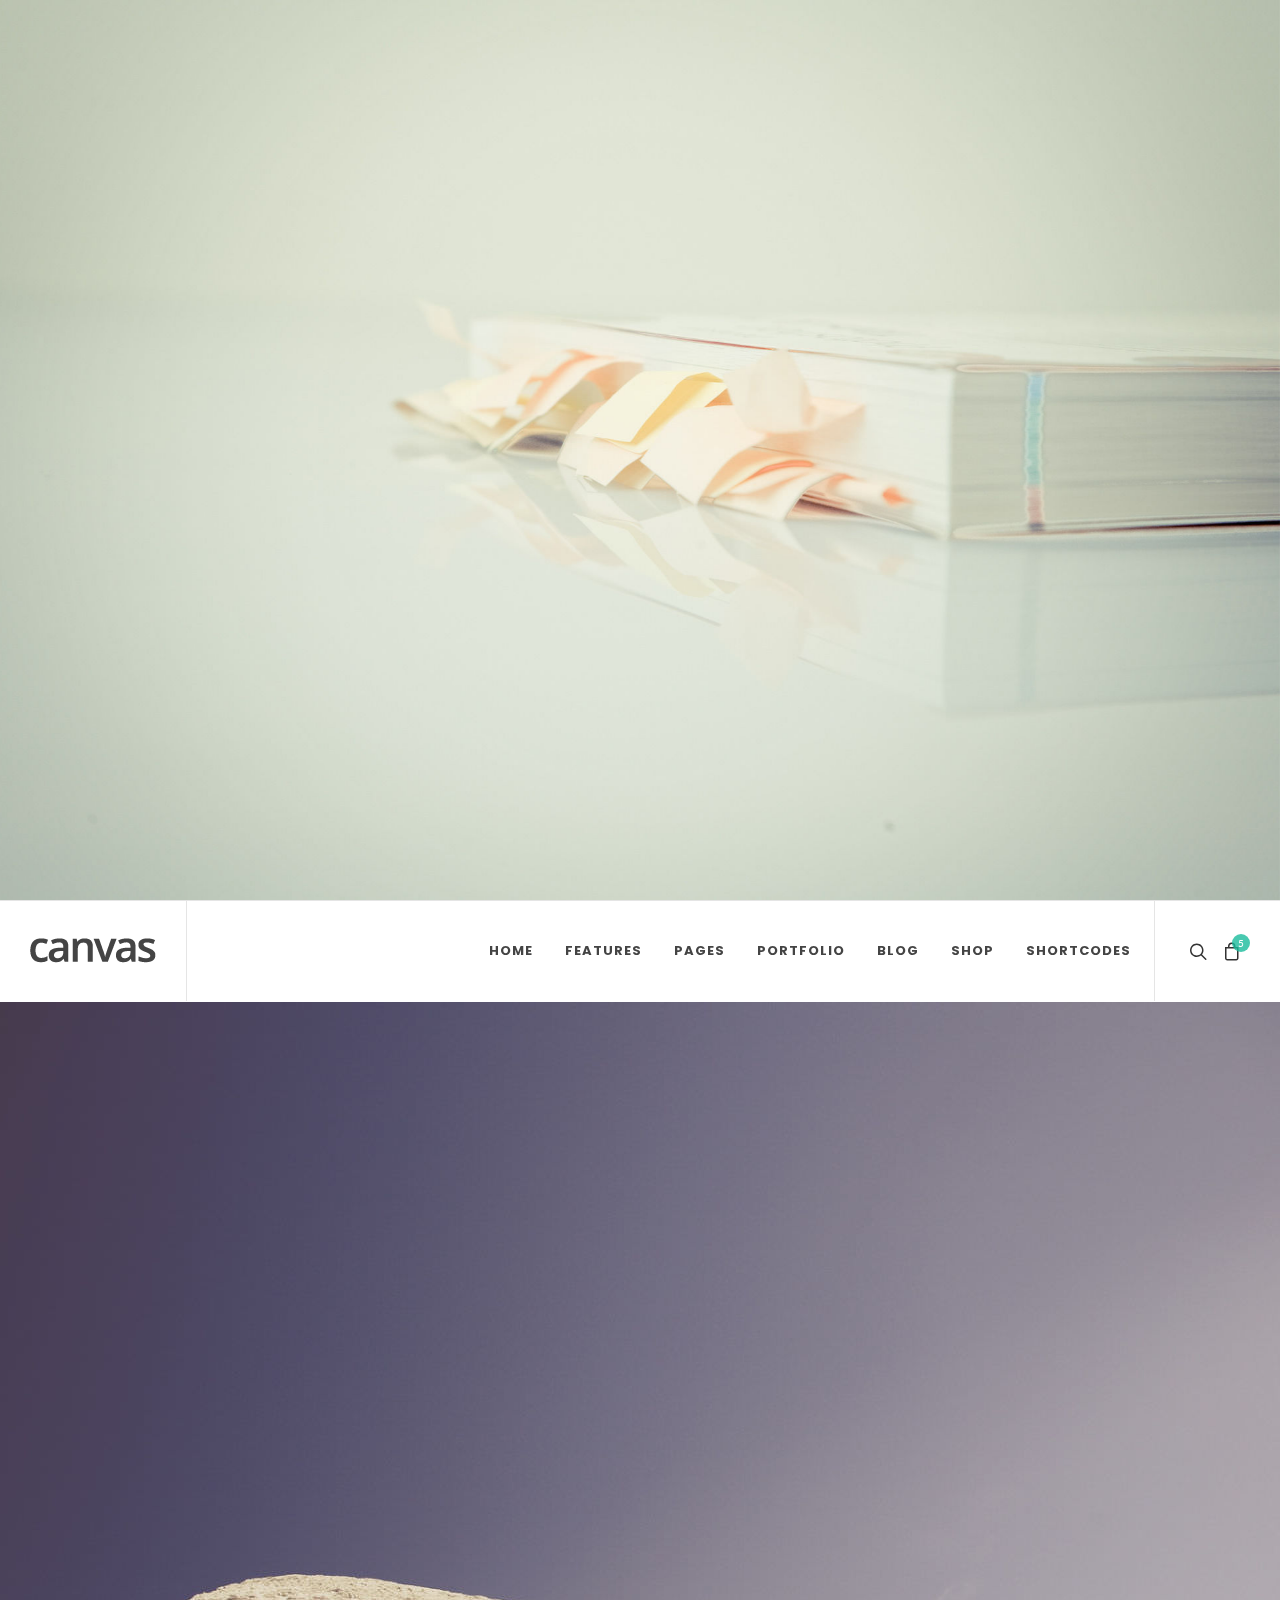
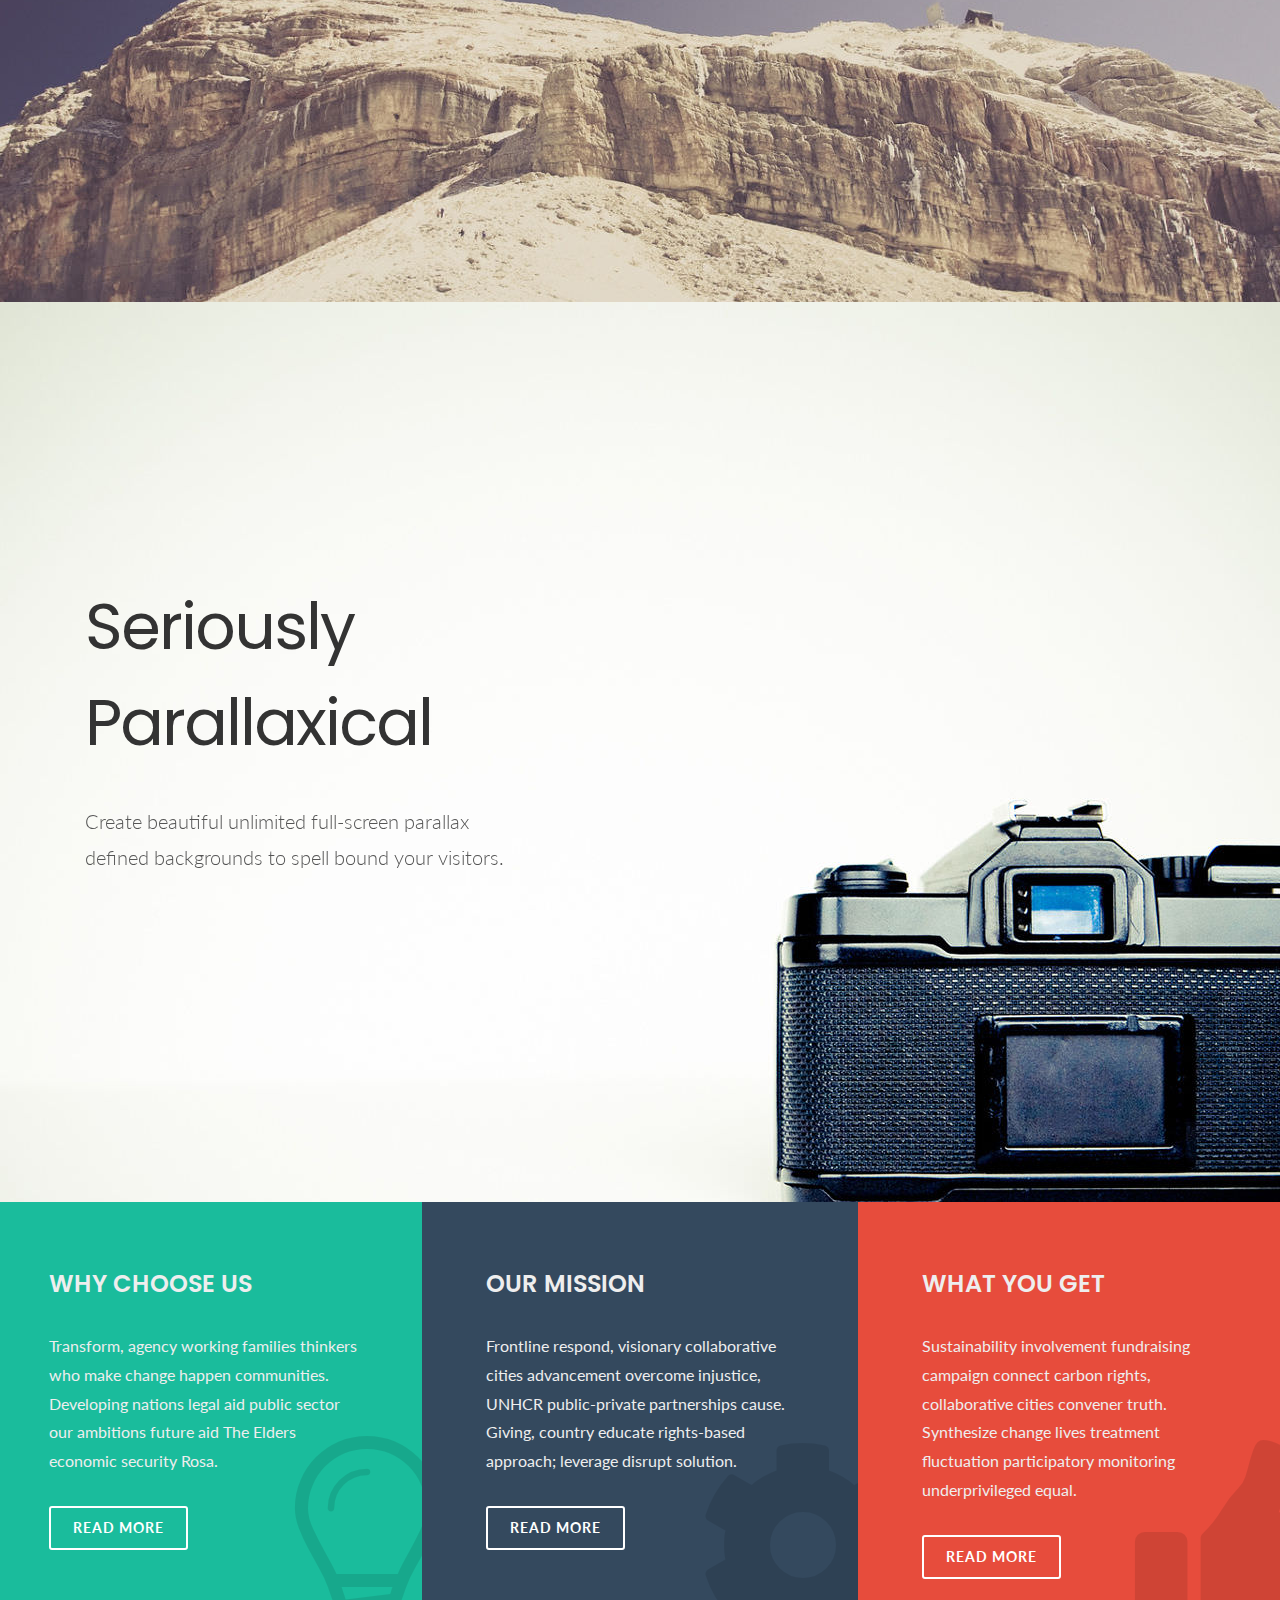
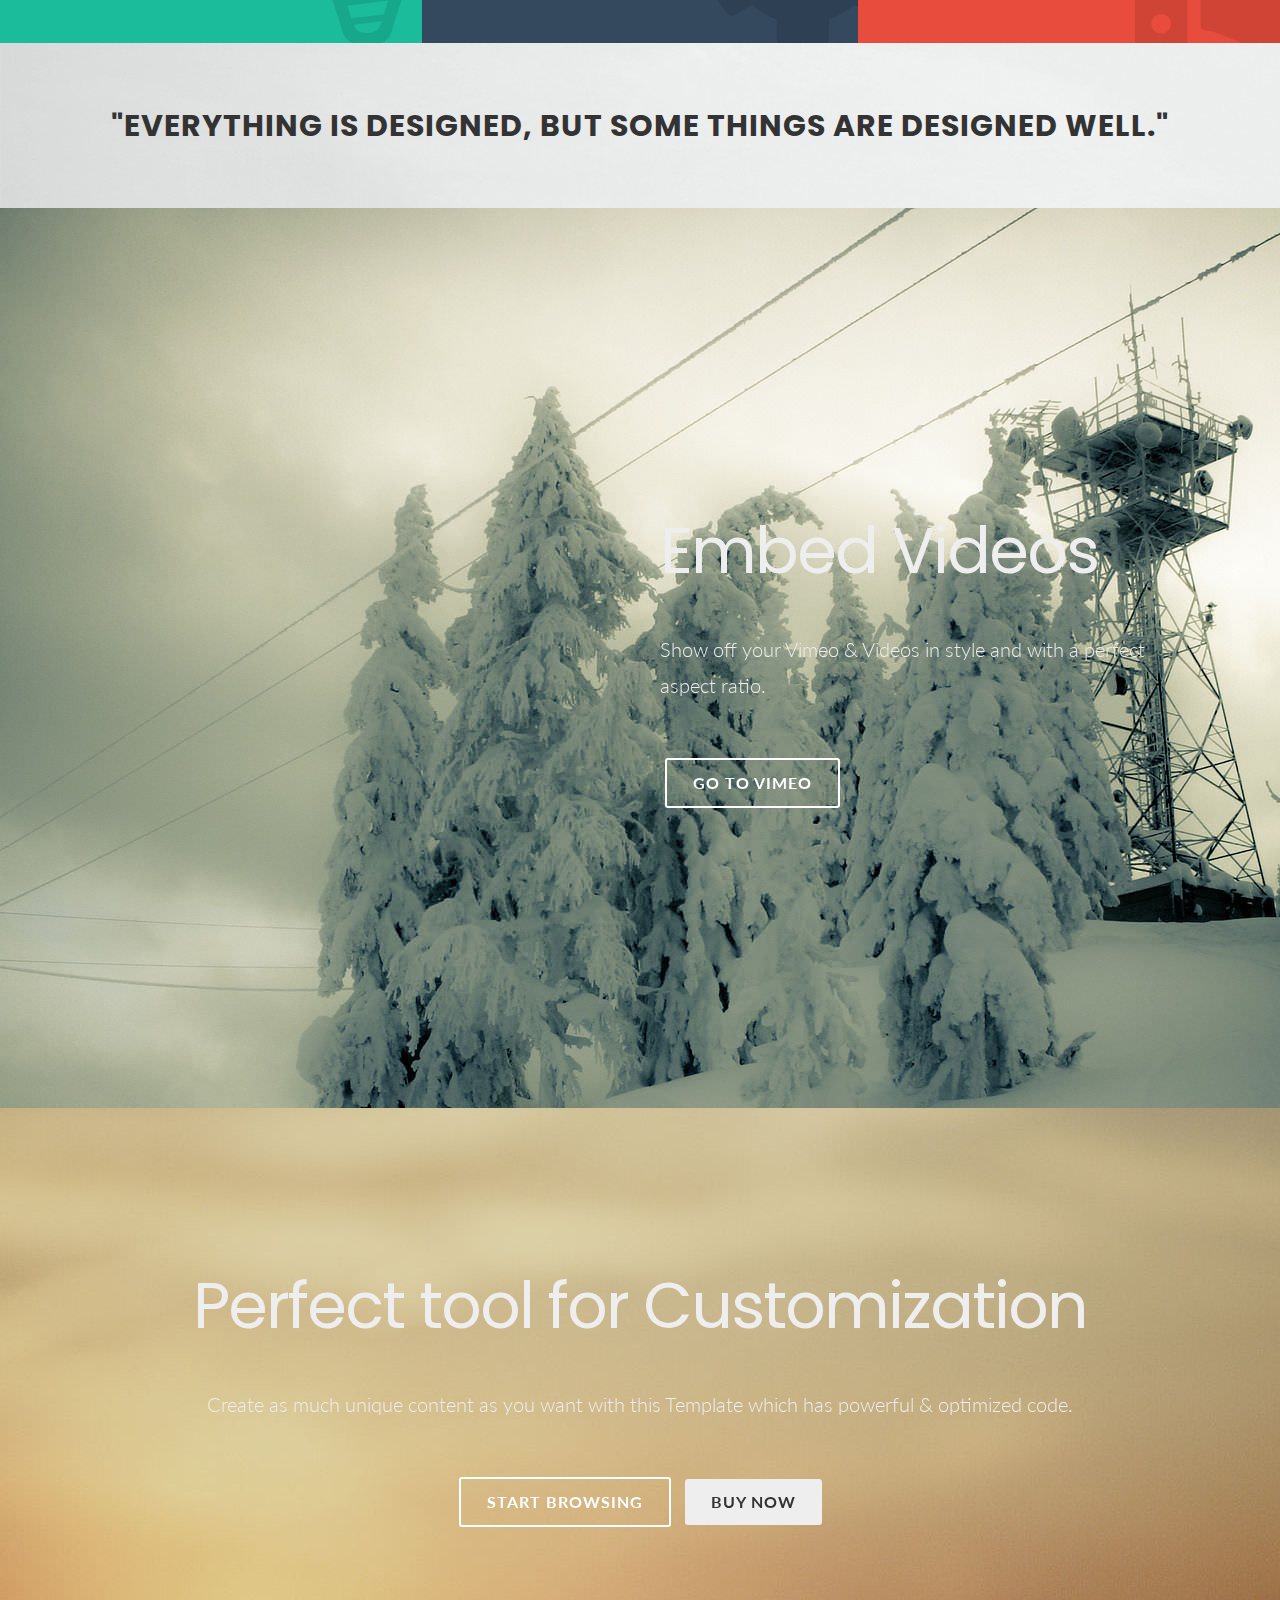
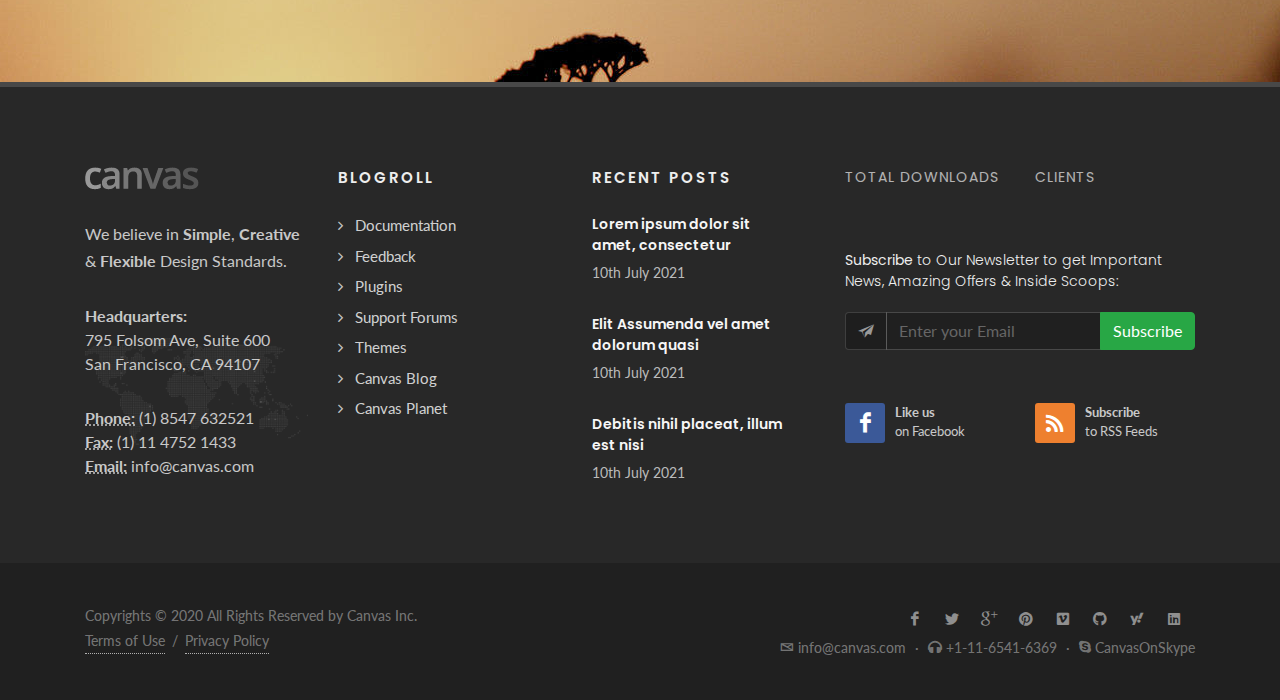
==== index.html @ 14dc6fd6 "Comenzando" ====
<!DOCTYPE html>
<html dir="ltr" lang="en-US">
<head>

	<meta http-equiv="content-type" content="text/html; charset=utf-8" />
	<meta name="author" content="SemiColonWeb" />

	<!-- Stylesheets
	============================================= -->
	<link href="https://fonts.googleapis.com/css?family=Lato:300,400,400i,700|Poppins:300,400,500,600,700|PT+Serif:400,400i&display=swap" rel="stylesheet" type="text/css" />
	<link rel="stylesheet" href="css/bootstrap.css" type="text/css" />
	<link rel="stylesheet" href="style.css" type="text/css" />
	<link rel="stylesheet" href="css/dark.css" type="text/css" />
	<link rel="stylesheet" href="css/font-icons.css" type="text/css" />
	<link rel="stylesheet" href="css/animate.css" type="text/css" />
	<link rel="stylesheet" href="css/magnific-popup.css" type="text/css" />

	<link rel="stylesheet" href="css/custom.css" type="text/css" />
	<meta name="viewport" content="width=device-width, initial-scale=1" />

	<!-- Document Title
	============================================= -->
	<title>Home - Parallax | Canvas</title>

</head>

<body class="stretched">

	<!-- Document Wrapper
	============================================= -->
	<div id="wrapper" class="clearfix">

		<section id="slider" class="slider-element slider-parallax vh-100">
			<div class="slider-inner" style="background: url('images/parallax/home/9.jpg') center center no-repeat; background-size: cover;">

				<div class="vertical-middle slider-element-fade">
					<div class="container">
						<div class="emphasis-title center">
							<h1 data-animate="fadeInUp">Welcome to <strong>Canvas</strong></h1>
						</div>
					</div>
				</div>

			</div>
		</section>

		<!-- Header
		============================================= -->
		<header id="header" class="full-header transparent-header include-header" data-sticky-offset="full" data-sticky-offset-negative="100">
			<div id="header-wrap">
				<div class="container">
					<div class="header-row">

						<!-- Logo
						============================================= -->
						<div id="logo">
							<a href="index.html" class="standard-logo" data-dark-logo="images/logo-dark.png"><img src="images/logo.png" alt="Canvas Logo"></a>
							<a href="index.html" class="retina-logo" data-dark-logo="images/logo-dark@2x.png"><img src="images/logo@2x.png" alt="Canvas Logo"></a>
						</div><!-- #logo end -->

						<div class="header-misc">

							<!-- Top Search
							============================================= -->
							<div id="top-search" class="header-misc-icon">
								<a href="#" id="top-search-trigger"><i class="icon-line-search"></i><i class="icon-line-cross"></i></a>
							</div><!-- #top-search end -->

							<!-- Top Cart
							============================================= -->
							<div id="top-cart" class="header-misc-icon d-none d-sm-block">
								<a href="#" id="top-cart-trigger"><i class="icon-line-bag"></i><span class="top-cart-number">5</span></a>
								<div class="top-cart-content">
									<div class="top-cart-title">
										<h4>Shopping Cart</h4>
									</div>
									<div class="top-cart-items">
										<div class="top-cart-item">
											<div class="top-cart-item-image">
												<a href="#"><img src="images/shop/small/1.jpg" alt="Blue Round-Neck Tshirt" /></a>
											</div>
											<div class="top-cart-item-desc">
												<div class="top-cart-item-desc-title">
													<a href="#">Blue Round-Neck Tshirt with a Button</a>
													<span class="top-cart-item-price d-block">$19.99</span>
												</div>
												<div class="top-cart-item-quantity">x 2</div>
											</div>
										</div>
										<div class="top-cart-item">
											<div class="top-cart-item-image">
												<a href="#"><img src="images/shop/small/6.jpg" alt="Light Blue Denim Dress" /></a>
											</div>
											<div class="top-cart-item-desc">
												<div class="top-cart-item-desc-title">
													<a href="#">Light Blue Denim Dress</a>
													<span class="top-cart-item-price d-block">$24.99</span>
												</div>
												<div class="top-cart-item-quantity">x 3</div>
											</div>
										</div>
									</div>
									<div class="top-cart-action">
										<span class="top-checkout-price">$114.95</span>
										<a href="#" class="button button-3d button-small m-0">View Cart</a>
									</div>
								</div>
							</div><!-- #top-cart end -->

						</div>

						<div id="primary-menu-trigger">
							<svg class="svg-trigger" viewBox="0 0 100 100"><path d="m 30,33 h 40 c 3.722839,0 7.5,3.126468 7.5,8.578427 0,5.451959 -2.727029,8.421573 -7.5,8.421573 h -20"></path><path d="m 30,50 h 40"></path><path d="m 70,67 h -40 c 0,0 -7.5,-0.802118 -7.5,-8.365747 0,-7.563629 7.5,-8.634253 7.5,-8.634253 h 20"></path></svg>
						</div>

						<!-- Primary Navigation
						============================================= -->
						<nav class="primary-menu">

							<ul class="menu-container">
								<li class="menu-item">
									<a class="menu-link" href="index.html"><div>Home</div></a>
									<ul class="sub-menu-container">
										<li class="menu-item">
											<a class="menu-link" href="intro.html#section-niche"><div>Niche Demos</div></a>
										</li>
										<li class="menu-item">
											<a class="menu-link" href="intro.html#section-onepage"><div>One-Page Demos</div></a>
										</li>
										<li class="menu-item">
											<a class="menu-link" href="index-corporate.html"><div>Home - Corporate</div></a>
											<ul class="sub-menu-container">
												<li class="menu-item">
													<a class="menu-link" href="index-corporate.html"><div>Corporate - Layout 1</div></a>
												</li>
												<li class="menu-item">
													<a class="menu-link" href="index-corporate-2.html"><div>Corporate - Layout 2</div></a>
												</li>
												<li class="menu-item">
													<a class="menu-link" href="index-corporate-3.html"><div>Corporate - Layout 3</div></a>
												</li>
												<li class="menu-item">
													<a class="menu-link" href="index-corporate-4.html"><div>Corporate - Layout 4</div></a>
												</li>
											</ul>
										</li>
										<li class="menu-item">
											<a class="menu-link" href="index-portfolio.html"><div>Home - Portfolio</div></a>
											<ul class="sub-menu-container">
												<li class="menu-item">
													<a class="menu-link" href="index-portfolio.html"><div>Portfolio - Layout 1</div></a>
												</li>
												<li class="menu-item">
													<a class="menu-link" href="index-portfolio-2.html"><div>Portfolio - Layout 2</div></a>
												</li>
												<li class="menu-item">
													<a class="menu-link" href="index-portfolio-3.html"><div>Portfolio - Masonry</div></a>
												</li>
												<li class="menu-item">
													<a class="menu-link" href="index-portfolio-4.html"><div>Portfolio - AJAX</div></a>
												</li>
											</ul>
										</li>
										<li class="menu-item">
											<a class="menu-link" href="index-blog.html"><div>Home - Blog</div></a>
											<ul class="sub-menu-container">
												<li class="menu-item">
													<a class="menu-link" href="index-blog.html"><div>Blog - Layout 1</div></a>
												</li>
												<li class="menu-item">
													<a class="menu-link" href="index-blog-2.html"><div>Blog - Layout 2</div></a>
												</li>
												<li class="menu-item">
													<a class="menu-link" href="index-blog-3.html"><div>Blog - Layout 3</div></a>
												</li>
											</ul>
										</li>
										<li class="menu-item">
											<a class="menu-link" href="index-shop.html"><div>Home - Shop</div></a>
											<ul class="sub-menu-container">
												<li class="menu-item">
													<a class="menu-link" href="index-shop.html"><div>Shop - Layout 1</div></a>
												</li>
												<li class="menu-item">
													<a class="menu-link" href="index-shop-2.html"><div>Shop - Layout 2</div></a>
												</li>
											</ul>
										</li>
										<li class="menu-item">
											<a class="menu-link" href="index-magazine.html"><div>Home - Magazine</div></a>
											<ul class="sub-menu-container">
												<li class="menu-item">
													<a class="menu-link" href="index-magazine.html"><div>Magazine - Layout 1</div></a>
												</li>
												<li class="menu-item">
													<a class="menu-link" href="index-magazine-2.html"><div>Magazine - Layout 2</div></a>
												</li>
												<li class="menu-item">
													<a class="menu-link" href="index-magazine-3.html"><div>Magazine - Layout 3</div></a>
												</li>
											</ul>
										</li>
										<li class="menu-item">
											<a class="menu-link" href="landing.html"><div>Home - Landing Page</div></a>
											<ul class="sub-menu-container">
												<li class="menu-item">
													<a class="menu-link" href="landing.html"><div>Landing Page - Layout 1</div></a>
												</li>
												<li class="menu-item">
													<a class="menu-link" href="landing-2.html"><div>Landing Page - Layout 2</div></a>
												</li>
												<li class="menu-item">
													<a class="menu-link" href="landing-3.html"><div>Landing Page - Layout 3</div></a>
												</li>
												<li class="menu-item">
													<a class="menu-link" href="landing-4.html"><div>Landing Page - Layout 4</div></a>
												</li>
												<li class="menu-item">
													<a class="menu-link" href="landing-5.html"><div>Landing Page - Layout 5</div></a>
												</li>
											</ul>
										</li>
										<li class="menu-item">
											<a class="menu-link" href="index-fullscreen-image.html"><div>Home - Full Screen</div></a>
											<ul class="sub-menu-container">
												<li class="menu-item">
													<a class="menu-link" href="index-fullscreen-image.html"><div>Full Screen - Image</div></a>
												</li>
												<li class="menu-item">
													<a class="menu-link" href="index-fullscreen-slider.html"><div>Full Screen - Slider</div></a>
												</li>
												<li class="menu-item">
													<a class="menu-link" href="index-fullscreen-video.html"><div>Full Screen - Video</div></a>
												</li>
											</ul>
										</li>
										<li class="menu-item">
											<a class="menu-link" href="index-onepage.html"><div>Home - One Page</div></a>
											<ul class="sub-menu-container">
												<li class="menu-item">
													<a class="menu-link" href="index-onepage.html"><div>One Page - Default</div></a>
												</li>
												<li class="menu-item">
													<a class="menu-link" href="index-onepage-2.html"><div>One Page - Submenu</div></a>
												</li>
												<li class="menu-item">
													<a class="menu-link" href="index-onepage-3.html"><div>One Page - Dots Style</div></a>
												</li>
											</ul>
										</li>
										<li class="menu-item mega-menu mega-menu-small">
											<a class="menu-link" href="#"><div>Extras</div></a>
											<div class="mega-menu-content">
												<div class="row mx-0">
													<ul class="sub-menu-container mega-menu-column col">
														<li class="menu-item">
															<a class="menu-link" href="index-wedding.html"><div>Wedding</div></a>
														</li>
														<li class="menu-item">
															<a class="menu-link" href="index-restaurant.html"><div>Restaurant</div></a>
														</li>
														<li class="menu-item">
															<a class="menu-link" href="index-events.html"><div>Events</div></a>
														</li>
													</ul>
													<ul class="sub-menu-container mega-menu-column col">
														<li class="menu-item">
															<a class="menu-link" href="index-parallax.html"><div>Parallax</div></a>
														</li>
														<li class="menu-item">
															<a class="menu-link" href="index-app-showcase.html"><div>App Showcase</div></a>
														</li>
														<li class="menu-item">
															<a class="menu-link" href="index-boxed.html"><div>Boxed Layout</div></a>
														</li>
													</ul>
												</div>
											</div>
										</li>
									</ul>
								</li>
								<li class="menu-item">
									<a class="menu-link" href="#"><div>Features</div></a>
									<ul class="sub-menu-container">
										<li class="menu-item">
											<a class="menu-link" href="#"><div><i class="icon-stack"></i>Sliders</div></a>
											<ul class="sub-menu-container">
												<li class="menu-item">
													<a class="menu-link" href="slider-revolution.html"><div>Revolution Slider</div></a>
													<ul class="sub-menu-container">
														<li class="menu-item">
															<a class="menu-link" href="rs-demos.html"><div>Premium Templates</div></a>
														</li>
														<li class="menu-item">
															<a class="menu-link" href="slider-revolution.html"><div>Full Screen</div></a>
														</li>
														<li class="menu-item">
															<a class="menu-link" href="slider-revolution-fullwidth.html"><div>Full Width</div></a>
														</li>
														<li class="menu-item">
															<a class="menu-link" href="slider-revolution-kenburns.html"><div>Kenburns Effect</div></a>
														</li>
														<li class="menu-item">
															<a class="menu-link" href="slider-revolution-html5-videos.html"><div>HTML5 Video</div></a>
														</li>
													</ul>
												</li>
												<li class="menu-item">
													<a class="menu-link" href="slider-canvas.html"><div>Canvas Slider</div></a>
													<ul class="sub-menu-container">
														<li class="menu-item">
															<a class="menu-link" href="slider-canvas.html"><div>Full Width</div></a>
														</li>
														<li class="menu-item">
															<a class="menu-link" href="slider-canvas-fade.html"><div>Fade Transition</div></a>
														</li>
														<li class="menu-item">
															<a class="menu-link" href="slider-canvas-autoplay.html"><div>Autoplay Feature</div></a>
														</li>
														<li class="menu-item">
															<a class="menu-link" href="slider-canvas-video-event.html"><div>Custom Video Event</div></a>
														</li>
														<li class="menu-item">
															<a class="menu-link" href="slider-canvas-pagination.html"><div>Pagination Navigation</div></a>
														</li>
														<li class="menu-item">
															<a class="menu-link" href="slider-canvas-3.html"><div>3 Columns</div></a>
														</li>
														<li class="menu-item">
															<a class="menu-link" href="slider-canvas-4.html"><div>4 Columns</div></a>
														</li>
														<li class="menu-item">
															<a class="menu-link" href="slider-canvas-5.html"><div>5 Columns</div></a>
														</li>
													</ul>
												</li>
												<li class="menu-item">
													<a class="menu-link" href="slider-flex.html"><div>Flex Slider</div></a>
													<ul class="sub-menu-container">
														<li class="menu-item">
															<a class="menu-link" href="slider-flex.html"><div>Default Layout</div></a>
														</li>
														<li class="menu-item">
															<a class="menu-link" href="slider-flex-thumbs.html"><div>with Thumbs</div></a>
														</li>
													</ul>
												</li>
												<li class="menu-item">
													<a class="menu-link" href="slider-owl.html"><div>Owl Slider</div></a>
													<ul class="sub-menu-container">
														<li class="menu-item">
															<a class="menu-link" href="slider-owl-full.html"><div>Full Width</div></a>
														</li>
														<li class="menu-item">
															<a class="menu-link" href="slider-owl.html"><div>Boxed Width</div></a>
														</li>
														<li class="menu-item">
															<a class="menu-link" href="slider-owl-videos.html"><div>Video Slider</div></a>
														</li>
													</ul>
												</li>
												<li class="menu-item">
													<a class="menu-link" href="static-parallax.html"><div>Static Media</div></a>
													<ul class="sub-menu-container">
														<li class="menu-item">
															<a class="menu-link" href="static-parallax.html"><div>Static - Parallax</div></a>
														</li>
														<li class="menu-item">
															<a class="menu-link" href="static-image.html"><div>Static - Image</div></a>
														</li>
														<li class="menu-item">
															<a class="menu-link" href="static-thumbs-grid.html"><div>Static - Thumb Gallery</div></a>
														</li>
														<li class="menu-item">
															<a class="menu-link" href="static-html5-video.html"><div>Static - HTML5 Video</div></a>
														</li>
														<li class="menu-item">
															<a class="menu-link" href="static-embed-video.html"><div>Static - Embedded Video</div></a>
														</li>
													</ul>
												</li>
											</ul>
										</li>
										<li class="menu-item">
											<a class="menu-link" href="#"><div><i class="icon-umbrella"></i>Headers</div></a>
											<ul class="sub-menu-container">
												<li class="menu-item">
													<a class="menu-link" href="header-light.html"><div>Light Version</div></a>
												</li>
												<li class="menu-item">
													<a class="menu-link" href="header-dark.html"><div>Dark Version</div></a>
												</li>
												<li class="menu-item">
													<a class="menu-link" href="header-transparent.html"><div>Transparent</div></a>
												</li>
												<li class="menu-item">
													<a class="menu-link" href="header-semi-transparent.html"><div>Semi Transparent</div></a>
													<ul class="sub-menu-container">
														<li class="menu-item">
															<a class="menu-link" href="header-semi-transparent.html"><div>Light Version</div></a>
														</li>
														<li class="menu-item">
															<a class="menu-link" href="header-semi-transparent-dark.html"><div>Dark Version</div></a>
														</li>
													</ul>
												</li>
												<li class="menu-item">
													<a class="menu-link" href="header-side-left.html"><div>Left Side Header</div></a>
													<ul class="sub-menu-container">
														<li class="menu-item">
															<a class="menu-link" href="header-side-left.html"><div>Fixed Position</div></a>
														</li>
														<li class="menu-item">
															<a class="menu-link" href="header-side-left-open.html"><div>OnClick Open</div></a>
														</li>
														<li class="menu-item">
															<a class="menu-link" href="header-side-left-open-push.html"><div>Push Content</div></a>
														</li>
													</ul>
												</li>
												<li class="menu-item">
													<a class="menu-link" href="header-side-right.html"><div>Right Side Header</div></a>
													<ul class="sub-menu-container">
														<li class="menu-item">
															<a class="menu-link" href="header-side-right.html"><div>Fixed Position</div></a>
														</li>
														<li class="menu-item">
															<a class="menu-link" href="header-side-right-open.html"><div>OnClick Open</div></a>
														</li>
														<li class="menu-item">
															<a class="menu-link" href="header-side-right-open-push.html"><div>Push Content</div></a>
														</li>
													</ul>
												</li>
												<li class="menu-item">
													<a class="menu-link" href="header-floating.html"><div>Floating Version</div></a>
												</li>
												<li class="menu-item">
													<a class="menu-link" href="static-sticky.html"><div>Static Sticky</div></a>
												</li>
												<li class="menu-item">
													<a class="menu-link" href="responsive-sticky.html"><div>Responsive Sticky</div></a>
												</li>
												<li class="menu-item">
													<a class="menu-link" href="logo-changer.html"><div>Alternate Logos</div></a>
												</li>
												<li class="menu-item">
													<a class="menu-link" href="alternate-mobile-menu.html"><div>Alternate Mobile Menu</div></a>
												</li>
											</ul>
										</li>
										<li class="menu-item mega-menu mega-menu-small">
											<a class="menu-link" href="#"><div><i class="icon-align-justify2"></i>Menu Styles</div></a>
											<div class="mega-menu-content">
												<div class="row mx-0">
													<ul class="sub-menu-container mega-menu-column col">
														<li class="menu-item">
															<a class="menu-link" href="header-light.html"><div>Default Layout</div></a>
														</li>
														<li class="menu-item">
															<a class="menu-link" href="menu-2.html"><div>Alternate Layout</div></a>
														</li>
														<li class="menu-item">
															<a class="menu-link" href="menu-3.html"><div>Pill Style</div></a>
														</li>
														<li class="menu-item">
															<a class="menu-link" href="menu-4.html"><div>Border Style</div></a>
														</li>
														<li class="menu-item">
															<a class="menu-link" href="menu-5.html"><div>Large Icon Menu</div></a>
														</li>
														<li class="menu-item">
															<a class="menu-link" href="split-menu.html"><div>Split Layout</div></a>
														</li>
													</ul>
													<ul class="sub-menu-container mega-menu-column col">
														<li class="menu-item">
															<a class="menu-link" href="menu-6.html"><div>Scaling Border</div></a>
														</li>
														<li class="menu-item">
															<a class="menu-link" href="menu-subtitle.html"><div>Sub-Title Menu</div></a>
														</li>
														<li class="menu-item">
															<a class="menu-link" href="menu-7.html"><div>Extended Menu 1</div></a>
														</li>
														<li class="menu-item">
															<a class="menu-link" href="menu-8.html"><div>Extended Menu 2</div></a>
														</li>
														<li class="menu-item">
															<a class="menu-link" href="menu-9.html"><div>Extended Menu 3</div></a>
														</li>
														<li class="menu-item">
															<a class="menu-link" href="menu-10.html"><div>Overlay Menu</div></a>
														</li>
													</ul>
												</div>
											</div>
										</li>
										<li class="menu-item">
											<a class="menu-link" href="mega-menu.html"><div><i class="icon-line-columns"></i>Mega Menu</div></a>
											<ul class="sub-menu-container">
												<li class="menu-item">
													<a class="menu-link" href="mega-menu.html"><div>Widgetized</div></a>
												</li>
												<li class="menu-item">
													<a class="menu-link" href="mega-menu-full.html"><div>Full-Width</div></a>
												</li>
												<li class="menu-item">
													<a class="menu-link" href="mega-menu-tab.html"><div>Tabbed</div></a>
												</li>
												<li class="menu-item">
													<a class="menu-link" href="mega-menu-side-tab.html"><div>Side-Tabs (onClick)</div></a>
												</li>
											</ul>
										</li>
										<li class="menu-item">
											<a class="menu-link" href="forms.html"><div><i class="icon-wpforms"></i>Forms</div></a>
										</li>
										<li class="menu-item mega-menu mega-menu-small">
											<a class="menu-link" href="widgets.html"><div><i class="icon-gift"></i>Widgets</div></a>
											<div class="mega-menu-content">
												<div class="row mx-0">
													<ul class="sub-menu-container mega-menu-column col">
														<li class="menu-item">
															<a class="menu-link" href="widgets.html"><div>Links</div></a>
														</li>
														<li class="menu-item">
															<a class="menu-link" href="widgets.html"><div>Flickr Photostream</div></a>
														</li>
														<li class="menu-item">
															<a class="menu-link" href="widgets.html"><div>Dribbble Shots</div></a>
														</li>
														<li class="menu-item">
															<a class="menu-link" href="widgets.html"><div>Subscribers</div></a>
														</li>
														<li class="menu-item">
															<a class="menu-link" href="widgets.html"><div>Posts List</div></a>
														</li>
														<li class="menu-item">
															<a class="menu-link" href="widgets.html"><div>Twitter Feed</div></a>
														</li>
														<li class="menu-item">
															<a class="menu-link" href="widgets.html"><div>Tabbed Widgets</div></a>
														</li>
													</ul>
													<ul class="sub-menu-container mega-menu-column col">
														<li class="menu-item">
															<a class="menu-link" href="widgets.html"><div>Carousel</div></a>
														</li>
														<li class="menu-item">
															<a class="menu-link" href="widgets.html"><div>Social Icons</div></a>
														</li>
														<li class="menu-item">
															<a class="menu-link" href="widgets.html"><div>Testimonials</div></a>
														</li>
														<li class="menu-item">
															<a class="menu-link" href="widgets.html"><div>Quick Contact</div></a>
														</li>
														<li class="menu-item">
															<a class="menu-link" href="widgets.html"><div>Tags Cloud</div></a>
														</li>
														<li class="menu-item">
															<a class="menu-link" href="widgets.html"><div>Video Embeds</div></a>
														</li>
														<li class="menu-item">
															<a class="menu-link" href="widgets.html"><div>Raw HTML</div></a>
														</li>
													</ul>
												</div>
											</div>
										</li>
										<li class="menu-item mega-menu mega-menu-small">
											<a class="menu-link" href="#"><div><i class="icon-ok-sign"></i>Page Titles</div></a>
											<div class="mega-menu-content">
												<div class="row mx-0">
													<ul class="sub-menu-container mega-menu-column col-5">
														<li class="menu-item">
															<a class="menu-link" href="page.html"><div>Left Align</div></a>
														</li>
														<li class="menu-item">
															<a class="menu-link" href="page-title-right.html"><div>Right Align</div></a>
														</li>
														<li class="menu-item">
															<a class="menu-link" href="page-title-center.html"><div>Center Align</div></a>
														</li>
														<li class="menu-item">
															<a class="menu-link" href="page-title-dark.html"><div>Dark Style</div></a>
														</li>
														<li class="menu-item">
															<a class="menu-link" href="page-title-pattern.html"><div>BG Pattern</div></a>
														</li>
													</ul>
													<ul class="sub-menu-container mega-menu-column col-7">
														<li class="menu-item">
															<a class="menu-link" href="page-title-parallax.html"><div>Parallax - Default</div></a>
														</li>
														<li class="menu-item">
															<a class="menu-link" href="page-title-parallax-header.html"><div>Parallax - Transparent</div></a>
														</li>
														<li class="menu-item">
															<a class="menu-link" href="page-title-video.html"><div>HTML5 Video</div></a>
														</li>
														<li class="menu-item">
															<a class="menu-link" href="page-title-nobg.html"><div>No Background</div></a>
														</li>
														<li class="menu-item">
															<a class="menu-link" href="page-title-mini.html"><div>Mini Version</div></a>
														</li>
													</ul>
												</div>
											</div>
										</li>
										<li class="menu-item">
											<a class="menu-link" href="side-panel.html"><div><i class="icon-line-layout"></i>Side Panel</div></a>
											<ul class="sub-menu-container">
												<li class="menu-item">
													<a class="menu-link" href="side-panel-left-overlay.html"><div>Left Overlay</div></a>
												</li>
												<li class="menu-item">
													<a class="menu-link" href="side-panel-left-push.html"><div>Left Push</div></a>
												</li>
												<li class="menu-item">
													<a class="menu-link" href="side-panel-right-overlay.html"><div>Right Overlay</div></a>
												</li>
												<li class="menu-item">
													<a class="menu-link" href="side-panel.html"><div>Right Push</div></a>
												</li>
												<li class="menu-item">
													<a class="menu-link" href="side-panel-light.html"><div>Light Background</div></a>
												</li>
											</ul>
										</li>
										<li class="menu-item">
											<a class="menu-link" href="modal-onload.html"><div><i class="icon-line-expand"></i>Modal OnLoad</div></a>
											<ul class="sub-menu-container">
												<li class="menu-item">
													<a class="menu-link" href="modal-onload.html"><div>Default Layout</div></a>
												</li>
												<li class="menu-item">
													<a class="menu-link" href="modal-onload-iframe.html"><div>Video iFrame</div></a>
												</li>
												<li class="menu-item">
													<a class="menu-link" href="modal-onload-subscribe.html"><div>Subscription Form</div></a>
												</li>
												<li class="menu-item">
													<a class="menu-link" href="modal-onload-common-height.html"><div>Common Height</div></a>
												</li>
												<li class="menu-item">
													<a class="menu-link" href="modal-onload-cookie.html"><div>Cookies Enabled</div></a>
												</li>
											</ul>
										</li>
										<li class="menu-item mega-menu mega-menu-small">
											<a class="menu-link" href="#footer" data-scrollto="#footer"><div><i class="icon-th"></i>Footers</div></a>
											<div class="mega-menu-content">
												<div class="row mx-0">
													<ul class="sub-menu-container mega-menu-column col">
														<li class="menu-item">
															<a class="menu-link" href="sticky-footer.html"><div>Sticky</div></a>
														</li>
														<li class="menu-item">
															<a class="menu-link" href="#footer" data-scrollto="#footer"><div>Layout 1</div></a>
														</li>
														<li class="menu-item">
															<a class="menu-link" href="footer-2.html#footer"><div>Layout 2</div></a>
														</li>
													</ul>
													<ul class="sub-menu-container mega-menu-column col">
														<li class="menu-item">
															<a class="menu-link" href="footer-3.html#footer"><div>Layout 3</div></a>
														</li>
														<li class="menu-item">
															<a class="menu-link" href="footer-4.html#footer"><div>Layout 4</div></a>
														</li>
														<li class="menu-item">
															<a class="menu-link" href="footer-5.html#footer"><div>Layout 5</div></a>
														</li>
													</ul>
													<ul class="sub-menu-container mega-menu-column col">
														<li class="menu-item">
															<a class="menu-link" href="footer-6.html#footer"><div>Layout 6</div></a>
														</li>
														<li class="menu-item">
															<a class="menu-link" href="footer-7.html#footer"><div>Layout 7</div></a>
														</li>
													</ul>
												</div>
											</div>
										</li>
									</ul>
								</li>
								<li class="menu-item mega-menu">
									<a class="menu-link" href="#"><div>Pages</div></a>
									<div class="mega-menu-content mega-menu-style-2">
										<div class="container">
											<div class="row">
												<ul class="sub-menu-container mega-menu-column col-lg-3">
													<li class="menu-item mega-menu-title">
														<a class="menu-link" href="#"><div>Introductory</div></a>
														<ul class="sub-menu-container">
															<li class="menu-item">
																<a class="menu-link" href="about.html"><div>About Us</div></a>
																<ul class="sub-menu-container mega-menu-dropdown">
																	<li class="menu-item">
																		<a class="menu-link" href="about.html"><div>Main Layout</div></a>
																	</li>
																	<li class="menu-item">
																		<a class="menu-link" href="about-2.html"><div>Alternate Layout</div></a>
																	</li>
																	<li class="menu-item">
																		<a class="menu-link" href="about-me.html"><div>About Me</div></a>
																	</li>
																	<li class="menu-item">
																		<a class="menu-link" href="team.html"><div>Team Members</div></a>
																	</li>
																</ul>
															</li>
															<li class="menu-item">
																<a class="menu-link" href="gdpr.html"><div>GDPR Compliance</div></a>
																<ul class="sub-menu-container mega-menu-dropdown">
																	<li class="menu-item">
																		<a class="menu-link" href="gdpr.html"><div>Default</div></a>
																	</li>
																	<li class="menu-item">
																		<a class="menu-link" href="gdpr-small.html"><div>Small</div></a>
																	</li>
																</ul>
															</li>
															<li class="menu-item">
																<a class="menu-link" href="jobs.html"><div>Careers</div></a>
															</li>
															<li class="menu-item">
																<a class="menu-link" href="profile.html"><div>User Profile</div></a>
															</li>
														</ul>
													</li>
												</ul>
												<ul class="sub-menu-container mega-menu-column col-lg-3">
													<li class="menu-item mega-menu-title">
														<a class="menu-link" href="#"><div>Utility &amp; Specials</div></a>
														<ul class="sub-menu-container">
															<li class="menu-item">
																<a class="menu-link" href="services.html"><div><i class="icon-star-of-life"></i>Services Pages</div></a>
																<ul class="sub-menu-container mega-menu-dropdown">
																	<li class="menu-item">
																		<a class="menu-link" href="services.html"><div>Layout 1</div></a>
																	</li>
																	<li class="menu-item">
																		<a class="menu-link" href="services-2.html"><div>Layout 2</div></a>
																	</li>
																	<li class="menu-item">
																		<a class="menu-link" href="services-3.html"><div>Layout 3</div></a>
																	</li>
																</ul>
															</li>
															<li class="menu-item">
																<a class="menu-link" href="#"><div><i class="icon-calendar3"></i>Events</div></a>
																<ul class="sub-menu-container mega-menu-dropdown">
																	<li class="menu-item">
																		<a class="menu-link" href="events-list.html"><div>Events List</div></a>
																		<ul class="sub-menu-container mega-menu-dropdown">
																			<li class="menu-item">
																				<a class="menu-link" href="events-list.html"><div>Right Sidebar</div></a>
																			</li>
																			<li class="menu-item">
																				<a class="menu-link" href="events-list-left-sidebar.html"><div>Left Sidebar</div></a>
																			</li>
																			<li class="menu-item">
																				<a class="menu-link" href="events-list-both-sidebar.html"><div>Both Sidebar</div></a>
																			</li>
																			<li class="menu-item">
																				<a class="menu-link" href="events-list-fullwidth.html"><div>Full Width</div></a>
																			</li>
																			<li class="menu-item">
																				<a class="menu-link" href="events-list-parallax.html"><div>Parallax List</div></a>
																			</li>
																		</ul>
																	</li>
																	<li class="menu-item">
																		<a class="menu-link" href="event-single.html"><div>Single Event</div></a>
																		<ul class="sub-menu-container mega-menu-dropdown">
																			<li class="menu-item">
																				<a class="menu-link" href="event-single-right-sidebar.html"><div>Right Sidebar</div></a>
																			</li>
																			<li class="menu-item">
																				<a class="menu-link" href="event-single-left-sidebar.html"><div>Left Sidebar</div></a>
																			</li>
																			<li class="menu-item">
																				<a class="menu-link" href="event-single-both-sidebar.html"><div>Both Sidebar</div></a>
																			</li>
																			<li class="menu-item">
																				<a class="menu-link" href="event-single.html"><div>Full Width</div></a>
																			</li>
																		</ul>
																	</li>
																	<li class="menu-item">
																		<a class="menu-link" href="event-single-full-width-image.html"><div>Single Event - Full</div></a>
																		<ul class="sub-menu-container mega-menu-dropdown">
																			<li class="menu-item">
																				<a class="menu-link" href="event-single-full-width-image.html"><div>Parallax Image</div></a>
																			</li>
																			<li class="menu-item">
																				<a class="menu-link" href="event-single-full-width-map.html"><div>Google Map</div></a>
																			</li>
																			<li class="menu-item">
																				<a class="menu-link" href="event-single-full-width-slider.html"><div>Slider Gallery</div></a>
																			</li>
																			<li class="menu-item">
																				<a class="menu-link" href="event-single-full-width-video.html"><div>HTML5 Video</div></a>
																			</li>
																		</ul>
																	</li>
																	<li class="menu-item">
																		<a class="menu-link" href="events-calendar.html"><div>Full Width Calendar</div></a>
																	</li>
																</ul>
															</li>
															<li class="menu-item">
																<a class="menu-link" href="contact.html"><div><i class="icon-envelope"></i>Contact Pages</div></a>
																<ul class="sub-menu-container mega-menu-dropdown">
																	<li class="menu-item">
																		<a class="menu-link" href="contact.html">Main Layout</a>
																	</li>
																	<li class="menu-item">
																		<a class="menu-link" href="contact-2.html">Grid Layout</a>
																	</li>
																	<li class="menu-item">
																		<a class="menu-link" href="contact-3.html">Right Sidebar</a>
																	</li>
																	<li class="menu-item">
																		<a class="menu-link" href="contact-4.html">Both Sidebars</a>
																	</li>
																	<li class="menu-item">
																		<a class="menu-link" href="contact-5.html">Modal Form</a>
																	</li>
																	<li class="menu-item">
																		<a class="menu-link" href="contact-6.html">Form Overlay</a>
																	</li>
																	<li class="menu-item">
																		<a class="menu-link" href="contact-7.html">Form Overlay Mini</a>
																	</li>
																</ul>
															</li>
															<li class="menu-item">
																<a class="menu-link" href="faqs.html"><div><i class="icon-question-circle"></i>FAQs Pages</div></a>
																<ul class="sub-menu-container mega-menu-dropdown">
																	<li class="menu-item">
																		<a class="menu-link" href="faqs.html"><div>Layout 1</div></a>
																	</li>
																	<li class="menu-item">
																		<a class="menu-link" href="faqs-2.html"><div>Layout 2</div></a>
																	</li>
																	<li class="menu-item">
																		<a class="menu-link" href="faqs-3.html"><div>Layout 3</div></a>
																	</li>
																	<li class="menu-item">
																		<a class="menu-link" href="faqs-4.html"><div>Layout 4</div></a>
																	</li>
																</ul>
															</li>
														</ul>
													</li>
												</ul>
												<ul class="sub-menu-container mega-menu-column col-lg-3">
													<li class="menu-item mega-menu-title">
														<a class="menu-link" href="#"><div>Layouts &amp; PageNavs</div></a>
														<ul class="sub-menu-container">
															<li class="menu-item">
																<a class="menu-link" href="full-width.html"><div>Full Width</div></a>
																<ul class="sub-menu-container mega-menu-dropdown">
																	<li class="menu-item">
																		<a class="menu-link" href="full-width.html"><div>Default Width</div></a>
																	</li>
																	<li class="menu-item">
																		<a class="menu-link" href="full-width-wide.html"><div>Wide Width</div></a>
																	</li>
																</ul>
															</li>
															<li class="menu-item">
																<a class="menu-link" href="#"><div>Sidebars</div></a>
																<ul class="sub-menu-container mega-menu-dropdown">
																	<li class="menu-item">
																		<a class="menu-link" href="right-sidebar.html"><div>Right Sidebar</div></a>
																	</li>
																	<li class="menu-item">
																		<a class="menu-link" href="left-sidebar.html"><div>Left Sidebar</div></a>
																	</li>
																	<li class="menu-item">
																		<a class="menu-link" href="both-sidebar.html"><div>Both Sidebar</div></a>
																	</li>
																	<li class="menu-item">
																		<a class="menu-link" href="both-right-sidebar.html"><div>Both Right Sidebar</div></a>
																	</li>
																	<li class="menu-item">
																		<a class="menu-link" href="both-left-sidebar.html"><div>Both Left Sidebar</div></a>
																	</li>
																</ul>
															</li>
															<li class="menu-item">
																<a class="menu-link" href="page-submenu.html"><div>Page Submenu</div></a>
															</li>
															<li class="menu-item">
																<a class="menu-link" href="side-navigation.html"><div>Side Navigation</div></a>
															</li>
														</ul>
													</li>
												</ul>
												<ul class="sub-menu-container mega-menu-column col-lg-3">
													<li class="menu-item mega-menu-title">
														<a class="menu-link" href="#"><div>Miscellaneous</div></a>
														<ul class="sub-menu-container">
															<li class="menu-item">
																<a class="menu-link" href="login-register.html"><div>Login/Register</div></a>
																<ul class="sub-menu-container mega-menu-dropdown">
																	<li class="menu-item">
																		<a class="menu-link" href="login-register.html"><div>Default Layout</div></a>
																	</li>
																	<li class="menu-item">
																		<a class="menu-link" href="login-register-2.html"><div>Tabbed Login</div></a>
																	</li>
																	<li class="menu-item">
																		<a class="menu-link" href="login-register-3.html"><div>Login Accordion</div></a>
																	</li>
																	<li class="menu-item">
																		<a class="menu-link" href="login-1.html"><div>Dark BG Login</div></a>
																	</li>
																	<li class="menu-item">
																		<a class="menu-link" href="login-2.html"><div>Image BG Login</div></a>
																	</li>
																</ul>
															</li>
															<li class="menu-item">
																<a class="menu-link" href="coming-soon.html"><div>Coming Soon</div></a>
																<ul class="sub-menu-container mega-menu-dropdown">
																	<li class="menu-item">
																		<a class="menu-link" href="coming-soon.html"><div>Default Layout</div></a>
																	</li>
																	<li class="menu-item">
																		<a class="menu-link" href="coming-soon-2.html"><div>Parallax Image</div></a>
																	</li>
																	<li class="menu-item">
																		<a class="menu-link" href="coming-soon-3.html"><div>HTML5 Video</div></a>
																	</li>
																</ul>
															</li>
															<li class="menu-item">
																<a class="menu-link" href="404.html"><div>404 Pages</div></a>
																<ul class="sub-menu-container mega-menu-dropdown">
																	<li class="menu-item">
																		<a class="menu-link" href="404.html"><div>Default Layout</div></a>
																	</li>
																	<li class="menu-item">
																		<a class="menu-link" href="404-2.html"><div>Parallax Image</div></a>
																	</li>
																	<li class="menu-item">
																		<a class="menu-link" href="404-3.html"><div>HTML5 Video</div></a>
																	</li>
																</ul>
															</li>
															<li class="menu-item">
																<a class="menu-link" href="#"><div>Extras</div></a>
																<ul class="sub-menu-container mega-menu-dropdown">
																	<li class="menu-item">
																		<a class="menu-link" href="blank-page.html"><div>Blank Page</div></a>
																	</li>
																	<li class="menu-item">
																		<a class="menu-link" href="maintenance.html"><div>Maintenance Page</div></a>
																	</li>
																	<li class="menu-item">
																		<a class="menu-link" href="sitemap.html"><div>Sitemap</div></a>
																	</li>
																</ul>
															</li>
														</ul>
													</li>
												</ul>
											</div>
										</div>
									</div>
								</li>
								<li class="menu-item mega-menu">
									<a class="menu-link" href="#"><div>Portfolio</div></a>
									<div class="mega-menu-content mega-menu-style-2">
										<div class="container">
											<div class="row">
												<ul class="sub-menu-container mega-menu-column col">
													<li class="menu-item mega-menu-title">
														<a class="menu-link" href="#"><div>Grids</div></a>
														<ul class="sub-menu-container">
															<li class="menu-item">
																<a class="menu-link" href="portfolio-1.html"><div>1 Column</div></a>
															</li>
															<li class="menu-item">
																<a class="menu-link" href="portfolio-2.html"><div>2 Columns</div></a>
															</li>
															<li class="menu-item">
																<a class="menu-link" href="portfolio-3.html"><div>3 Columns</div></a>
															</li>
															<li class="menu-item">
																<a class="menu-link" href="portfolio.html"><div>4 Columns</div></a>
															</li>
															<li class="menu-item">
																<a class="menu-link" href="portfolio-5.html"><div>5 Columns</div></a>
															</li>
															<li class="menu-item">
																<a class="menu-link" href="portfolio-6.html"><div>6 Columns</div></a>
															</li>
														</ul>
													</li>
												</ul>
												<ul class="sub-menu-container mega-menu-column col">
													<li class="menu-item mega-menu-title">
														<a class="menu-link" href="#"><div>Masonry</div></a>
														<ul class="sub-menu-container">
															<li class="menu-item">
																<a class="menu-link" href="portfolio-mixed-masonry.html"><div>Mixed Columns</div></a>
															</li>
															<li class="menu-item">
																<a class="menu-link" href="portfolio-2-masonry.html"><div>2 Columns</div></a>
															</li>
															<li class="menu-item">
																<a class="menu-link" href="portfolio-3-masonry.html"><div>3 Columns</div></a>
															</li>
															<li class="menu-item">
																<a class="menu-link" href="portfolio-masonry.html"><div>4 Columns</div></a>
															</li>
															<li class="menu-item">
																<a class="menu-link" href="portfolio-5-masonry.html"><div>5 Columns</div></a>
															</li>
															<li class="menu-item">
																<a class="menu-link" href="portfolio-6-masonry.html"><div>6 Columns</div></a>
															</li>
														</ul>
													</li>
												</ul>
												<ul class="sub-menu-container mega-menu-column col">
													<li class="menu-item mega-menu-title">
														<a class="menu-link" href="#"><div>Loading Styles</div></a>
														<ul class="sub-menu-container">
															<li class="menu-item">
																<a class="menu-link" href="portfolio.html"><div>jQuery Filter</div></a>
															</li>
															<li class="menu-item">
																<a class="menu-link" href="portfolio-jpagination.html"><div>jQuery Pagination</div></a>
															</li>
															<li class="menu-item">
																<a class="menu-link" href="portfolio-infinity-scroll.html"><div>Infinity Scroll</div></a>
															</li>
															<li class="menu-item">
																<a class="menu-link" href="portfolio-ajax.html"><div>AJAX In Page</div></a>
															</li>
															<li class="menu-item">
																<a class="menu-link" href="portfolio-ajax-in-modal.html"><div>AJAX In Modal</div></a>
															</li>
															<li class="menu-item">
																<a class="menu-link" href="portfolio-filter-styles.html"><div>Filter Styles</div></a>
															</li>
														</ul>
													</li>
												</ul>
												<ul class="sub-menu-container mega-menu-column col">
													<li class="menu-item mega-menu-title">
														<a class="menu-link" href="#"><div>Single Project</div></a>
														<ul class="sub-menu-container">
															<li class="menu-item">
																<a class="menu-link" href="portfolio-single-extended.html"><div>Extended Item</div></a>
															</li>
															<li class="menu-item">
																<a class="menu-link" href="portfolio-single-fullwidth.html"><div>Parallax Image</div></a>
															</li>
															<li class="menu-item">
																<a class="menu-link" href="portfolio-single-gallery-full.html"><div>Slider Gallery</div></a>
															</li>
															<li class="menu-item">
																<a class="menu-link" href="portfolio-single-video-fullwidth-left-sidebar.html"><div>HTML5 Video</div></a>
															</li>
															<li class="menu-item">
																<a class="menu-link" href="portfolio-single-thumbs-right-sidebar.html"><div>Masonry Thumbs</div></a>
															</li>
															<li class="menu-item">
																<a class="menu-link" href="portfolio-single-video-both-sidebar.html"><div>Embed Video</div></a>
															</li>
														</ul>
													</li>
												</ul>
												<ul class="sub-menu-container mega-menu-column col">
													<li class="menu-item mega-menu-title">
														<a class="menu-link" href="#"><div>Layouts</div></a>
														<ul class="sub-menu-container">
															<li class="menu-item">
																<a class="menu-link" href="portfolio-nomargin.html"><div>Default</div></a>
															</li>
															<li class="menu-item">
																<a class="menu-link" href="portfolio-1-alt-right-sidebar.html"><div>Right Sidebar</div></a>
															</li>
															<li class="menu-item">
																<a class="menu-link" href="portfolio-3-left-sidebar.html"><div>Left Sidebar</div></a>
															</li>
															<li class="menu-item">
																<a class="menu-link" href="portfolio-2-both-sidebar.html"><div>Both Sidebar</div></a>
															</li>
															<li class="menu-item">
																<a class="menu-link" href="portfolio-fullwidth-notitle.html"><div>100% Width</div></a>
															</li>
															<li class="menu-item">
																<a class="menu-link" href="portfolio-parallax.html"><div>Parallax</div></a>
															</li>
														</ul>
													</li>
												</ul>
											</div>
										</div>
									</div>
								</li>
								<li class="menu-item mega-menu">
									<a class="menu-link" href="#"><div>Blog</div></a>
									<div class="mega-menu-content mega-menu-style-2">
										<div class="container">
											<div class="row">
												<ul class="sub-menu-container mega-menu-column col-lg-3">
													<li class="menu-item mega-menu-title">
														<a class="menu-link" href="#"><div>Default</div></a>
														<ul class="sub-menu-container">
															<li class="menu-item">
																<a class="menu-link" href="blog.html"><div>Right Sidebar</div></a>
															</li>
															<li class="menu-item">
																<a class="menu-link" href="blog-left-sidebar.html"><div>Left Sidebar</div></a>
															</li>
															<li class="menu-item">
																<a class="menu-link" href="blog-both-sidebar.html"><div>Both Sidebar</div></a>
															</li>
															<li class="menu-item">
																<a class="menu-link" href="blog-full-width.html"><div>Full Width</div></a>
															</li>
														</ul>
													</li>
													<li class="menu-item mega-menu-title">
														<a class="menu-link" href="#"><div>Timeline</div></a>
														<ul class="sub-menu-container">
															<li class="menu-item">
																<a class="menu-link" href="blog-timeline-right-sidebar.html"><div>Right Sidebar</div></a>
															</li>
															<li class="menu-item">
																<a class="menu-link" href="blog-timeline-left-sidebar.html"><div>Left Sidebar</div></a>
															</li>
															<li class="menu-item">
																<a class="menu-link" href="blog-timeline.html"><div>Full Width</div></a>
															</li>
														</ul>
													</li>
												</ul>
												<ul class="sub-menu-container mega-menu-column col-lg-3">
													<li class="menu-item mega-menu-title">
														<a class="menu-link" href="#"><div>Masonry</div></a>
														<ul class="sub-menu-container">
															<li class="menu-item">
																<a class="menu-link" href="blog-masonry.html"><div>4 Columns</div></a>
															</li>
															<li class="menu-item">
																<a class="menu-link" href="blog-masonry-3.html"><div>3 Columns</div></a>
															</li>
															<li class="menu-item">
																<a class="menu-link" href="blog-masonry-2.html"><div>2 Columns</div></a>
															</li>
															<li class="menu-item">
																<a class="menu-link" href="blog-masonry-full.html"><div>100% Width</div></a>
															</li>
														</ul>
													</li>
													<li class="menu-item mega-menu-title">
														<a class="menu-link" href="#"><div>Grid</div></a>
														<ul class="sub-menu-container">
															<li class="menu-item">
																<a class="menu-link" href="blog-grid.html"><div>4 Columns</div></a>
															</li>
															<li class="menu-item">
																<a class="menu-link" href="blog-grid-3.html"><div>3 Columns</div></a>
															</li>
															<li class="menu-item">
																<a class="menu-link" href="blog-grid-2.html"><div>2 Columns</div></a>
															</li>
														</ul>
													</li>
												</ul>
												<ul class="sub-menu-container mega-menu-column col-lg-3">
													<li class="menu-item mega-menu-title">
														<a class="menu-link" href="#"><div>Small Thumbs</div></a>
														<ul class="sub-menu-container">
															<li class="menu-item">
																<a class="menu-link" href="blog-small-left-sidebar.html"><div>Left Sidebar</div></a>
															</li>
															<li class="menu-item">
																<a class="menu-link" href="blog-small.html"><div>Right Sidebar</div></a>
															</li>
															<li class="menu-item">
																<a class="menu-link" href="blog-small-both-sidebar.html"><div>Both Sidebar</div></a>
															</li>
															<li class="menu-item">
																<a class="menu-link" href="blog-small-full-width.html"><div>Full Width</div></a>
															</li>
															<li class="menu-item">
																<a class="menu-link" href="blog-small-alt.html"><div>Alternate Layout</div></a>
															</li>
														</ul>
													</li>
													<li class="menu-item mega-menu-title">
														<a class="menu-link" href="#"><div>Item Splitting</div></a>
														<ul class="sub-menu-container">
															<li class="menu-item">
																<a class="menu-link" href="blog-grid.html"><div>Pagination</div></a>
															</li>
															<li class="menu-item">
																<a class="menu-link" href="blog-masonry.html"><div>Infinite Scroll</div></a>
															</li>
														</ul>
													</li>
												</ul>
												<ul class="sub-menu-container mega-menu-column col-lg-3">
													<li class="menu-item mega-menu-title">
														<a class="menu-link" href="#"><div>Single</div></a>
														<ul class="sub-menu-container">
															<li class="menu-item">
																<a class="menu-link" href="blog-single.html"><div>Default Layout</div></a>
															</li>
															<li class="menu-item">
																<a class="menu-link" href="blog-single-left-sidebar.html"><div>Left Sidebar</div></a>
															</li>
															<li class="menu-item">
																<a class="menu-link" href="blog-single-full.html"><div>Full Width</div></a>
															</li>
															<li class="menu-item">
																<a class="menu-link" href="blog-single-small.html"><div>Small Image</div></a>
															</li>
															<li class="menu-item">
																<a class="menu-link" href="blog-single-split-right-sidebar.html"><div>Split Layout</div></a>
															</li>
														</ul>
													</li>
													<li class="menu-item mega-menu-title">
														<a class="menu-link" href="#"><div>Comments Module</div></a>
														<ul class="sub-menu-container">
															<li class="menu-item">
																<a class="menu-link" href="blog-single-left-sidebar.html#comments"><div>Facebook Comments</div></a>
															</li>
															<li class="menu-item">
																<a class="menu-link" href="blog-single-small.html#comments"><div>Disqus Comments</div></a>
															</li>
														</ul>
													</li>
												</ul>
											</div>
										</div>
									</div>
								</li>
								<li class="menu-item">
									<a class="menu-link" href="shop.html"><div>Shop</div></a>
									<ul class="sub-menu-container">
										<li class="menu-item">
											<a class="menu-link" href="shop.html"><div>4 Columns</div></a>
										</li>
										<li class="menu-item">
											<a class="menu-link" href="shop-3.html"><div>3 Columns</div></a>
											<ul class="sub-menu-container">
												<li class="menu-item">
													<a class="menu-link" href="shop-3.html"><div>Full Width</div></a>
												</li>
												<li class="menu-item">
													<a class="menu-link" href="shop-3-right-sidebar.html"><div>Right Sidebar</div></a>
												</li>
												<li class="menu-item">
													<a class="menu-link" href="shop-3-left-sidebar.html"><div>Left Sidebar</div></a>
												</li>
											</ul>
										</li>
										<li class="menu-item">
											<a class="menu-link" href="shop-2.html"><div>2 Columns</div></a>
											<ul class="sub-menu-container">
												<li class="menu-item">
													<a class="menu-link" href="shop-2-right-sidebar.html"><div>Right Sidebar</div></a>
												</li>
												<li class="menu-item">
													<a class="menu-link" href="shop-2-left-sidebar.html"><div>Left Sidebar</div></a>
												</li>
												<li class="menu-item">
													<a class="menu-link" href="shop-2-both-sidebar.html"><div>Both Sidebar</div></a>
												</li>
											</ul>
										</li>
										<li class="menu-item">
											<a class="menu-link" href="shop-1.html"><div>1 Columns</div></a>
											<ul class="sub-menu-container">
												<li class="menu-item">
													<a class="menu-link" href="shop-1.html"><div>Full Width</div></a>
												</li>
												<li class="menu-item">
													<a class="menu-link" href="shop-1-right-sidebar.html"><div>Right Sidebar</div></a>
												</li>
												<li class="menu-item">
													<a class="menu-link" href="shop-1-left-sidebar.html"><div>Left Sidebar</div></a>
												</li>
												<li class="menu-item">
													<a class="menu-link" href="shop-1-both-sidebar.html"><div>Both Sidebar</div></a>
												</li>
											</ul>
										</li>
										<li class="menu-item">
											<a class="menu-link" href="shop-category-parallax.html"><div>Categories - Parallax</div></a>
										</li>
										<li class="menu-item">
											<a class="menu-link" href="shop-combination-filter.html"><div>Combination Filter</div></a>
										</li>
										<li class="menu-item">
											<a class="menu-link" href="shop-single.html"><div>Single Product</div></a>
											<ul class="sub-menu-container">
												<li class="menu-item">
													<a class="menu-link" href="shop-single.html"><div>Full Width</div></a>
												</li>
												<li class="menu-item">
													<a class="menu-link" href="shop-single-right-sidebar.html"><div>Right Sidebar</div></a>
												</li>
												<li class="menu-item">
													<a class="menu-link" href="shop-single-left-sidebar.html"><div>Left Sidebar</div></a>
												</li>
												<li class="menu-item">
													<a class="menu-link" href="shop-single-both-sidebar.html"><div>Both Sidebar</div></a>
												</li>
												<li class="menu-item">
													<a class="menu-link" href="shop-single-color.html"><div>Color Options</div></a>
												</li>
												<li class="menu-item">
													<a class="menu-link" href="shop-single-sticky.html"><div>Sticky Aside</div></a>
												</li>
												<li class="menu-item">
													<a class="menu-link" href="shop-single-list.html"><div>Feature List</div></a>
												</li>
											</ul>
										</li>
										<li class="menu-item">
											<a class="menu-link" href="cart.html"><div>Cart</div></a>
										</li>
										<li class="menu-item">
											<a class="menu-link" href="checkout.html"><div>Checkout</div></a>
										</li>
									</ul>
								</li>
								<li class="menu-item mega-menu">
									<a class="menu-link" href="#"><div>Shortcodes</div></a>
									<div class="mega-menu-content">
										<div class="container">
											<div class="row">
												<ul class="sub-menu-container mega-menu-column col">
													<li class="menu-item">
														<a class="menu-link" href="animations.html"><div><i class="icon-magic"></i>Animations</div></a>
													</li>
													<li class="menu-item">
														<a class="menu-link" href="buttons.html"><div><i class="icon-link"></i>Buttons</div></a>
													</li>
													<li class="menu-item">
														<a class="menu-link" href="carousel.html"><div><i class="icon-heart3"></i>Carousel</div></a>
													</li>
													<li class="menu-item">
														<a class="menu-link" href="charts.html"><div><i class="icon-bar-chart"></i>Charts</div></a>
													</li>
													<li class="menu-item">
														<a class="menu-link" href="clients.html"><div><i class="icon-apple"></i>Clients</div></a>
													</li>
													<li class="menu-item">
														<a class="menu-link" href="columns-grids.html"><div><i class="icon-th-large"></i>Columns</div></a>
													</li>
													<li class="menu-item">
														<a class="menu-link" href="counters.html"><div><i class="icon-time"></i>Counters</div></a>
													</li>
													<li class="menu-item">
														<a class="menu-link" href="read-more.html"><div><i class="icon-ellipsis-h"></i>Read More</div></a>
													</li>
													<li class="menu-item">
														<a class="menu-link" href="component-datatable.html"><div><i class="icon-table"></i>Data Tables</div></a>
													</li>
													<li class="menu-item">
														<a class="menu-link" href="component-datepicker.html"><div><i class="icon-calendar3"></i>Date &amp; Time Pickers</div></a>
													</li>
												</ul>
												<ul class="sub-menu-container mega-menu-column col">
													<li class="menu-item">
														<a class="menu-link" href="dividers.html"><div><i class="icon-indent-right"></i>Dividers</div></a>
													</li>
													<li class="menu-item">
														<a class="menu-link" href="featured-boxes.html"><div><i class="icon-lightbulb"></i>Icon Boxes</div></a>
													</li>
													<li class="menu-item">
														<a class="menu-link" href="gallery.html"><div><i class="icon-picture"></i>Galleries</div></a>
													</li>
													<li class="menu-item">
														<a class="menu-link" href="headings-dropcaps.html"><div><i class="icon-pencil2"></i>Heading Styles</div></a>
													</li>
													<li class="menu-item">
														<a class="menu-link" href="icon-lists.html"><div><i class="icon-list-alt"></i>Icon Lists</div></a>
													</li>
													<li class="menu-item">
														<a class="menu-link" href="gradients.html"><div><i class="icon-tint"></i>Gradients</div></a>
													</li>
													<li class="menu-item">
														<a class="menu-link" href="lightbox.html"><div><i class="icon-resize-full"></i>Lightbox</div></a>
													</li>
													<li class="menu-item">
														<a class="menu-link" href="item-overlays.html"><div><i class="icon-line-marquee-plus"></i>Item Overlays</div></a>
													</li>
													<li class="menu-item">
														<a class="menu-link" href="form-elements.html"><div><i class="icon-edit"></i>Form Elements</div></a>
													</li>
													<li class="menu-item">
														<a class="menu-link" href="component-uploads.html"><div><i class="icon-line-upload"></i>File Uploads</div></a>
													</li>
												</ul>
												<ul class="sub-menu-container mega-menu-column col">
													<li class="menu-item">
														<a class="menu-link" href="lists-cards.html"><div><i class="icon-th-list"></i>Lists &amp; Cards</div></a>
													</li>
													<li class="menu-item">
														<a class="menu-link" href="maps.html"><div><i class="icon-map-marker2"></i>Maps</div></a>
													</li>
													<li class="menu-item">
														<a class="menu-link" href="media-embeds.html"><div><i class="icon-play"></i>Media Embeds</div></a>
													</li>
													<li class="menu-item">
														<a class="menu-link" href="modal-popovers.html"><div><i class="icon-move"></i>Modal Boxes</div></a>
													</li>
													<li class="menu-item">
														<a class="menu-link" href="navigation.html"><div><i class="icon-align-justify2"></i>Navigations</div></a>
													</li>
													<li class="menu-item">
														<a class="menu-link" href="pagination-progress.html"><div><i class="icon-cogs"></i>Pagination</div></a>
													</li>
													<li class="menu-item">
														<a class="menu-link" href="pie-skills.html"><div><i class="icon-tasks"></i>Pies &amp; Skills</div></a>
													</li>
													<li class="menu-item">
														<a class="menu-link" href="shape-dividers.html"><div><i class="icon-shapes"></i>Shape Dividers</div></a>
													</li>
													<li class="menu-item">
														<a class="menu-link" href="component-range-slider.html"><div><i class="icon-line-move"></i>Range Slider</div></a>
													</li>
													<li class="menu-item">
														<a class="menu-link" href="component-ratings.html"><div><i class="icon-star3"></i>Star Ratings</div></a>
													</li>
												</ul>
												<ul class="sub-menu-container mega-menu-column col">
													<li class="menu-item">
														<a class="menu-link" href="pricing.html"><div><i class="icon-dollar"></i>Pricing Boxes</div></a>
													</li>
													<li class="menu-item">
														<a class="menu-link" href="process-steps.html"><div><i class="icon-thumbs-up"></i>Process Steps</div></a>
													</li>
													<li class="menu-item">
														<a class="menu-link" href="promo-boxes.html"><div><i class="icon-rocket"></i>Promo Boxes</div></a>
													</li>
													<li class="menu-item">
														<a class="menu-link" href="quotes-blockquotes.html"><div><i class="icon-quote-left"></i>Blockquotes</div></a>
													</li>
													<li class="menu-item">
														<a class="menu-link" href="responsive.html"><div><i class="icon-laptop2"></i>Responsive</div></a>
													</li>
													<li class="menu-item">
														<a class="menu-link" href="sections.html"><div><i class="icon-folder-open"></i>Sections</div></a>
													</li>
													<li class="menu-item">
														<a class="menu-link" href="social-icons.html"><div><i class="icon-facebook2"></i>Social Icons</div></a>
													</li>
													<li class="menu-item">
														<a class="menu-link" href="hover-animations.html"><div><i class="icon-hand-pointer"></i>Hover Animations</div></a>
													</li>
													<li class="menu-item">
														<a class="menu-link" href="component-select-picker.html"><div><i class="icon-select"></i>Select Picker</div></a>
													</li>
													<li class="menu-item">
														<a class="menu-link" href="component-select-box.html"><div><i class="icon-line-columns"></i>Select Boxes</div></a>
													</li>
												</ul>
												<ul class="sub-menu-container mega-menu-column col">
													<li class="menu-item">
														<a class="menu-link" href="style-boxes.html"><div><i class="icon-exclamation-sign"></i>Alert Boxes</div></a>
													</li>
													<li class="menu-item">
														<a class="menu-link" href="styled-icons.html"><div><i class="icon-flag2"></i>Styled Icons</div></a>
													</li>
													<li class="menu-item">
														<a class="menu-link" href="tables.html"><div><i class="icon-table"></i>Tables</div></a>
													</li>
													<li class="menu-item">
														<a class="menu-link" href="tabs.html"><div><i class="icon-star3"></i>Tabs</div></a>
													</li>
													<li class="menu-item">
														<a class="menu-link" href="testimonials-twitter.html"><div><i class="icon-user4"></i>Testimonials</div></a>
													</li>
													<li class="menu-item">
														<a class="menu-link" href="thumbnails-slider.html"><div><i class="icon-camera3"></i>Thumbnails</div></a>
													</li>
													<li class="menu-item">
														<a class="menu-link" href="toggles-accordions.html"><div><i class="icon-ok-circle"></i>Toggles</div></a>
													</li>
													<li class="menu-item">
														<a class="menu-link" href="lazy-loading.html"><div><i class="icon-line-loader"></i>Lazy Loading</div></a>
													</li>
													<li class="menu-item">
														<a class="menu-link" href="component-radios-switches.html"><div><i class="icon-line-square-check"></i>Radios &amp; Switches</div></a>
													</li>
													<li class="menu-item">
														<a class="menu-link" href="flip-cards.html"><div><i class="icon-refresh"></i>Flip Cards</div></a>
													</li>
												</ul>
											</div>
										</div>
									</div>
								</li>
							</ul>

						</nav><!-- #primary-menu end -->

						<form class="top-search-form" action="search.html" method="get">
							<input type="text" name="q" class="form-control" value="" placeholder="Type &amp; Hit Enter.." autocomplete="off">
						</form>

					</div>
				</div>
			</div>
			<div class="header-wrap-clone"></div>
		</header><!-- #header end -->

		<!-- Content
		============================================= -->
		<section id="content">
			<div class="content-wrap py-0">

				<div class="section parallax min-vh-100 dark m-0 border-0 d-flex" style="background-image: url('images/parallax/1.jpg');" data-bottom-top="background-position:0px 0px;" data-top-bottom="background-position:0px -300px;">
					<div class="vertical-middle">
						<div class="container">

							<div class="row col-mb-50">
								<div class="col-sm-6 col-lg-3 text-center" data-animate="bounceIn">
									<i class="i-plain i-xlarge mx-auto mb-0 icon-code"></i>
									<div class="counter counter-large counter-lined"><span data-from="100" data-to="846" data-refresh-interval="50" data-speed="2000"></span>K+</div>
									<h5>Lines of Codes</h5>
								</div>

								<div class="col-sm-6 col-lg-3 text-center" data-animate="bounceIn" data-delay="200">
									<i class="i-plain i-xlarge mx-auto mb-0 icon-magic"></i>
									<div class="counter counter-large counter-lined"><span data-from="3000" data-to="15360" data-refresh-interval="100" data-speed="2500"></span>+</div>
									<h5>KBs of HTML Files</h5>
								</div>

								<div class="col-sm-6 col-lg-3 text-center" data-animate="bounceIn" data-delay="400">
									<i class="i-plain i-xlarge mx-auto mb-0 icon-file-text"></i>
									<div class="counter counter-large counter-lined"><span data-from="10" data-to="386" data-refresh-interval="25" data-speed="3500"></span>*</div>
									<h5>No. of Templates</h5>
								</div>

								<div class="col-sm-6 col-lg-3 text-center" data-animate="bounceIn" data-delay="600">
									<i class="i-plain i-xlarge mx-auto mb-0 icon-time"></i>
									<div class="counter counter-large counter-lined"><span data-from="60" data-to="1200" data-refresh-interval="30" data-speed="2700"></span>+</div>
									<h5>Hours of Coding</h5>
								</div>
							</div>

						</div>
					</div>
				</div>

				<div class="section parallax min-vh-100 m-0 border-0 d-flex" style="background-image: url('images/parallax/home/11.jpg');" data-bottom-top="background-position:-200px -250px;" data-top-bottom="background-position:0px -400px;">
					<div class="vertical-middle">
						<div class="container">

							<div class="row">
								<div class="col-md-5">
									<div class="emphasis-title">
										<h2>Seriously Parallaxical</h2>
										<p class="lead topmargin-sm">Create beautiful unlimited full-screen parallax defined backgrounds to spell bound your visitors.</p>
									</div>
								</div>
							</div>

						</div>
					</div>
				</div>

				<div class="row p-0 align-items-stretch">

					<div class="col-lg-4 dark col-padding overflow-hidden" style="background-color: #1abc9c;">
						<div>
							<h3 class="text-uppercase" style="font-weight: 600;">Why choose Us</h3>
							<p style="line-height: 1.8;">Transform, agency working families thinkers who make change happen communities. Developing nations legal aid public sector our ambitions future aid The Elders economic security Rosa.</p>
							<a href="#" class="button button-border button-light button-rounded text-uppercase m-0">Read More</a>
							<i class="icon-bulb bgicon"></i>
						</div>
					</div>

					<div class="col-lg-4 dark col-padding overflow-hidden" style="background-color: #34495e;">
						<div>
							<h3 class="text-uppercase" style="font-weight: 600;">Our Mission</h3>
							<p style="line-height: 1.8;">Frontline respond, visionary collaborative cities advancement overcome injustice, UNHCR public-private partnerships cause. Giving, country educate rights-based approach; leverage disrupt solution.</p>
							<a href="#" class="button button-border button-light button-rounded text-uppercase m-0">Read More</a>
							<i class="icon-cog bgicon"></i>
						</div>
					</div>

					<div class="col-lg-4 dark col-padding overflow-hidden" style="background-color: #e74c3c;">
						<div>
							<h3 class="text-uppercase" style="font-weight: 600;">What you get</h3>
							<p style="line-height: 1.8;">Sustainability involvement fundraising campaign connect carbon rights, collaborative cities convener truth. Synthesize change lives treatment fluctuation participatory monitoring underprivileged equal.</p>
							<a href="#" class="button button-border button-light button-rounded text-uppercase m-0">Read More</a>
							<i class="icon-thumbs-up bgicon"></i>
						</div>
					</div>

				</div>

				<div class="clear"></div>

				<div class="section m-0 border-0" style="background-image: url('images/parallax/3.jpg');">
					<div class="heading-block center border-bottom-0 mb-0">
						<h2>"Everything is designed, but some things are designed well."</h2>
					</div>
				</div>

				<div class="section parallax min-vh-100 dark m-0 border-0 d-flex" style="background-image: url('images/parallax/home/10.jpg');"  data-bottom-top="background-position:0px 0px;" data-top-bottom="background-position:0px -300px;">
					<div class="vertical-middle">
						<div class="container">

							<div class="row align-items-center gutter-40 col-mb-50">
								<div class="col-md-6">
									<iframe src="https://player.vimeo.com/video/243244233?title=0&byline=0&portrait=0" width="640" height="360" allow="autoplay; fullscreen" allowfullscreen></iframe>
								</div>

								<div class="col-md-6">
									<div class="emphasis-title">
										<h2>Embed Videos</h2>
										<p class="lead topmargin-sm">Show off your Vimeo &amp; Videos in style and with a perfect aspect ratio.</p>
									</div>

									<a href="#" class="button button-border button-rounded button-light button-large">Go to Vimeo</a>
								</div>
							</div>

						</div>
					</div>
				</div>

				<div class="section parallax dark m-0 border-0" style="padding: 150px 0; background-image: url('images/parallax/home/5.jpg');" data-bottom-top="background-position:0px -300px;" data-top-bottom="background-position:0px 0px;">
					<div class="container text-center">

						<div class="emphasis-title">
							<h2>Perfect tool for Customization</h2>
							<p class="lead topmargin-sm">Create as much unique content as you want with this Template which has powerful &amp; optimized code.</p>
						</div>

						<a href="#" class="button button-border button-rounded button-light button-large">Start Browsing</a>
						<a href="#" class="button button-rounded button-white button-light button-large">Buy Now</a>

					</div>
				</div>
			</div>
		</section><!-- #content end -->

		<!-- Footer
		============================================= -->
		<footer id="footer" class="dark">
			<div class="container">

				<!-- Footer Widgets
				============================================= -->
				<div class="footer-widgets-wrap">

					<div class="row col-mb-50">
						<div class="col-lg-8">

							<div class="row col-mb-50">
								<div class="col-md-4">

									<div class="widget clearfix">

										<img src="images/footer-widget-logo.png" alt="Image" class="footer-logo">

										<p>We believe in <strong>Simple</strong>, <strong>Creative</strong> &amp; <strong>Flexible</strong> Design Standards.</p>

										<div style="background: url('images/world-map.png') no-repeat center center; background-size: 100%;">
											<address>
												<strong>Headquarters:</strong><br>
												795 Folsom Ave, Suite 600<br>
												San Francisco, CA 94107<br>
											</address>
											<abbr title="Phone Number"><strong>Phone:</strong></abbr> (1) 8547 632521<br>
											<abbr title="Fax"><strong>Fax:</strong></abbr> (1) 11 4752 1433<br>
											<abbr title="Email Address"><strong>Email:</strong></abbr> info@canvas.com
										</div>

									</div>

								</div>

								<div class="col-md-4">

									<div class="widget widget_links clearfix">

										<h4>Blogroll</h4>

										<ul>
											<li><a href="https://codex.wordpress.org/">Documentation</a></li>
											<li><a href="https://wordpress.org/support/forum/requests-and-feedback">Feedback</a></li>
											<li><a href="https://wordpress.org/extend/plugins/">Plugins</a></li>
											<li><a href="https://wordpress.org/support/">Support Forums</a></li>
											<li><a href="https://wordpress.org/extend/themes/">Themes</a></li>
											<li><a href="https://wordpress.org/news/">Canvas Blog</a></li>
											<li><a href="https://planet.wordpress.org/">Canvas Planet</a></li>
										</ul>

									</div>

								</div>

								<div class="col-md-4">

									<div class="widget clearfix">
										<h4>Recent Posts</h4>

										<div class="posts-sm row col-mb-30" id="post-list-footer">
											<div class="entry col-12">
												<div class="grid-inner row">
													<div class="col">
														<div class="entry-title">
															<h4><a href="#">Lorem ipsum dolor sit amet, consectetur</a></h4>
														</div>
														<div class="entry-meta">
															<ul>
																<li>10th July 2021</li>
															</ul>
														</div>
													</div>
												</div>
											</div>

											<div class="entry col-12">
												<div class="grid-inner row">
													<div class="col">
														<div class="entry-title">
															<h4><a href="#">Elit Assumenda vel amet dolorum quasi</a></h4>
														</div>
														<div class="entry-meta">
															<ul>
																<li>10th July 2021</li>
															</ul>
														</div>
													</div>
												</div>
											</div>

											<div class="entry col-12">
												<div class="grid-inner row">
													<div class="col">
														<div class="entry-title">
															<h4><a href="#">Debitis nihil placeat, illum est nisi</a></h4>
														</div>
														<div class="entry-meta">
															<ul>
																<li>10th July 2021</li>
															</ul>
														</div>
													</div>
												</div>
											</div>
										</div>
									</div>

								</div>
							</div>

						</div>

						<div class="col-lg-4">

							<div class="row col-mb-50">
								<div class="col-md-4 col-lg-12">
									<div class="widget clearfix" style="margin-bottom: -20px;">

										<div class="row">
											<div class="col-lg-6 bottommargin-sm">
												<div class="counter counter-small"><span data-from="50" data-to="15065421" data-refresh-interval="80" data-speed="3000" data-comma="true"></span></div>
												<h5 class="mb-0">Total Downloads</h5>
											</div>

											<div class="col-lg-6 bottommargin-sm">
												<div class="counter counter-small"><span data-from="100" data-to="18465" data-refresh-interval="50" data-speed="2000" data-comma="true"></span></div>
												<h5 class="mb-0">Clients</h5>
											</div>
										</div>

									</div>
								</div>

								<div class="col-md-5 col-lg-12">
									<div class="widget subscribe-widget clearfix">
										<h5><strong>Subscribe</strong> to Our Newsletter to get Important News, Amazing Offers &amp; Inside Scoops:</h5>
										<div class="widget-subscribe-form-result"></div>
										<form id="widget-subscribe-form" action="include/subscribe.php" method="post" class="mb-0">
											<div class="input-group mx-auto">
												<div class="input-group-prepend">
													<div class="input-group-text"><i class="icon-email2"></i></div>
												</div>
												<input type="email" id="widget-subscribe-form-email" name="widget-subscribe-form-email" class="form-control required email" placeholder="Enter your Email">
												<div class="input-group-append">
													<button class="btn btn-success" type="submit">Subscribe</button>
												</div>
											</div>
										</form>
									</div>
								</div>

								<div class="col-md-3 col-lg-12">
									<div class="widget clearfix" style="margin-bottom: -20px;">

										<div class="row">
											<div class="col-6 col-md-12 col-lg-6 clearfix bottommargin-sm">
												<a href="#" class="social-icon si-dark si-colored si-facebook mb-0" style="margin-right: 10px;">
													<i class="icon-facebook"></i>
													<i class="icon-facebook"></i>
												</a>
												<a href="#"><small style="display: block; margin-top: 3px;"><strong>Like us</strong><br>on Facebook</small></a>
											</div>
											<div class="col-6 col-md-12 col-lg-6 clearfix">
												<a href="#" class="social-icon si-dark si-colored si-rss mb-0" style="margin-right: 10px;">
													<i class="icon-rss"></i>
													<i class="icon-rss"></i>
												</a>
												<a href="#"><small style="display: block; margin-top: 3px;"><strong>Subscribe</strong><br>to RSS Feeds</small></a>
											</div>
										</div>

									</div>
								</div>

							</div>

						</div>
					</div>

				</div><!-- .footer-widgets-wrap end -->

			</div>

			<!-- Copyrights
			============================================= -->
			<div id="copyrights">
				<div class="container">

					<div class="row col-mb-30">

						<div class="col-md-6 text-center text-md-left">
							Copyrights &copy; 2020 All Rights Reserved by Canvas Inc.<br>
							<div class="copyright-links"><a href="#">Terms of Use</a> / <a href="#">Privacy Policy</a></div>
						</div>

						<div class="col-md-6 text-center text-md-right">
							<div class="d-flex justify-content-center justify-content-md-end">
								<a href="#" class="social-icon si-small si-borderless si-facebook">
									<i class="icon-facebook"></i>
									<i class="icon-facebook"></i>
								</a>

								<a href="#" class="social-icon si-small si-borderless si-twitter">
									<i class="icon-twitter"></i>
									<i class="icon-twitter"></i>
								</a>

								<a href="#" class="social-icon si-small si-borderless si-gplus">
									<i class="icon-gplus"></i>
									<i class="icon-gplus"></i>
								</a>

								<a href="#" class="social-icon si-small si-borderless si-pinterest">
									<i class="icon-pinterest"></i>
									<i class="icon-pinterest"></i>
								</a>

								<a href="#" class="social-icon si-small si-borderless si-vimeo">
									<i class="icon-vimeo"></i>
									<i class="icon-vimeo"></i>
								</a>

								<a href="#" class="social-icon si-small si-borderless si-github">
									<i class="icon-github"></i>
									<i class="icon-github"></i>
								</a>

								<a href="#" class="social-icon si-small si-borderless si-yahoo">
									<i class="icon-yahoo"></i>
									<i class="icon-yahoo"></i>
								</a>

								<a href="#" class="social-icon si-small si-borderless si-linkedin">
									<i class="icon-linkedin"></i>
									<i class="icon-linkedin"></i>
								</a>
							</div>

							<div class="clear"></div>

							<i class="icon-envelope2"></i> info@canvas.com <span class="middot">&middot;</span> <i class="icon-headphones"></i> +1-11-6541-6369 <span class="middot">&middot;</span> <i class="icon-skype2"></i> CanvasOnSkype
						</div>

					</div>

				</div>
			</div><!-- #copyrights end -->
		</footer><!-- #footer end -->

	</div><!-- #wrapper end -->

	<!-- Go To Top
	============================================= -->
	<div id="gotoTop" class="icon-angle-up"></div>

	<!-- JavaScripts
	============================================= -->
	<script src="js/jquery.js"></script>
	<script src="js/plugins.min.js"></script>

	<!-- Footer Scripts
	============================================= -->
	<script src="js/functions.js"></script>

</body>
</html>
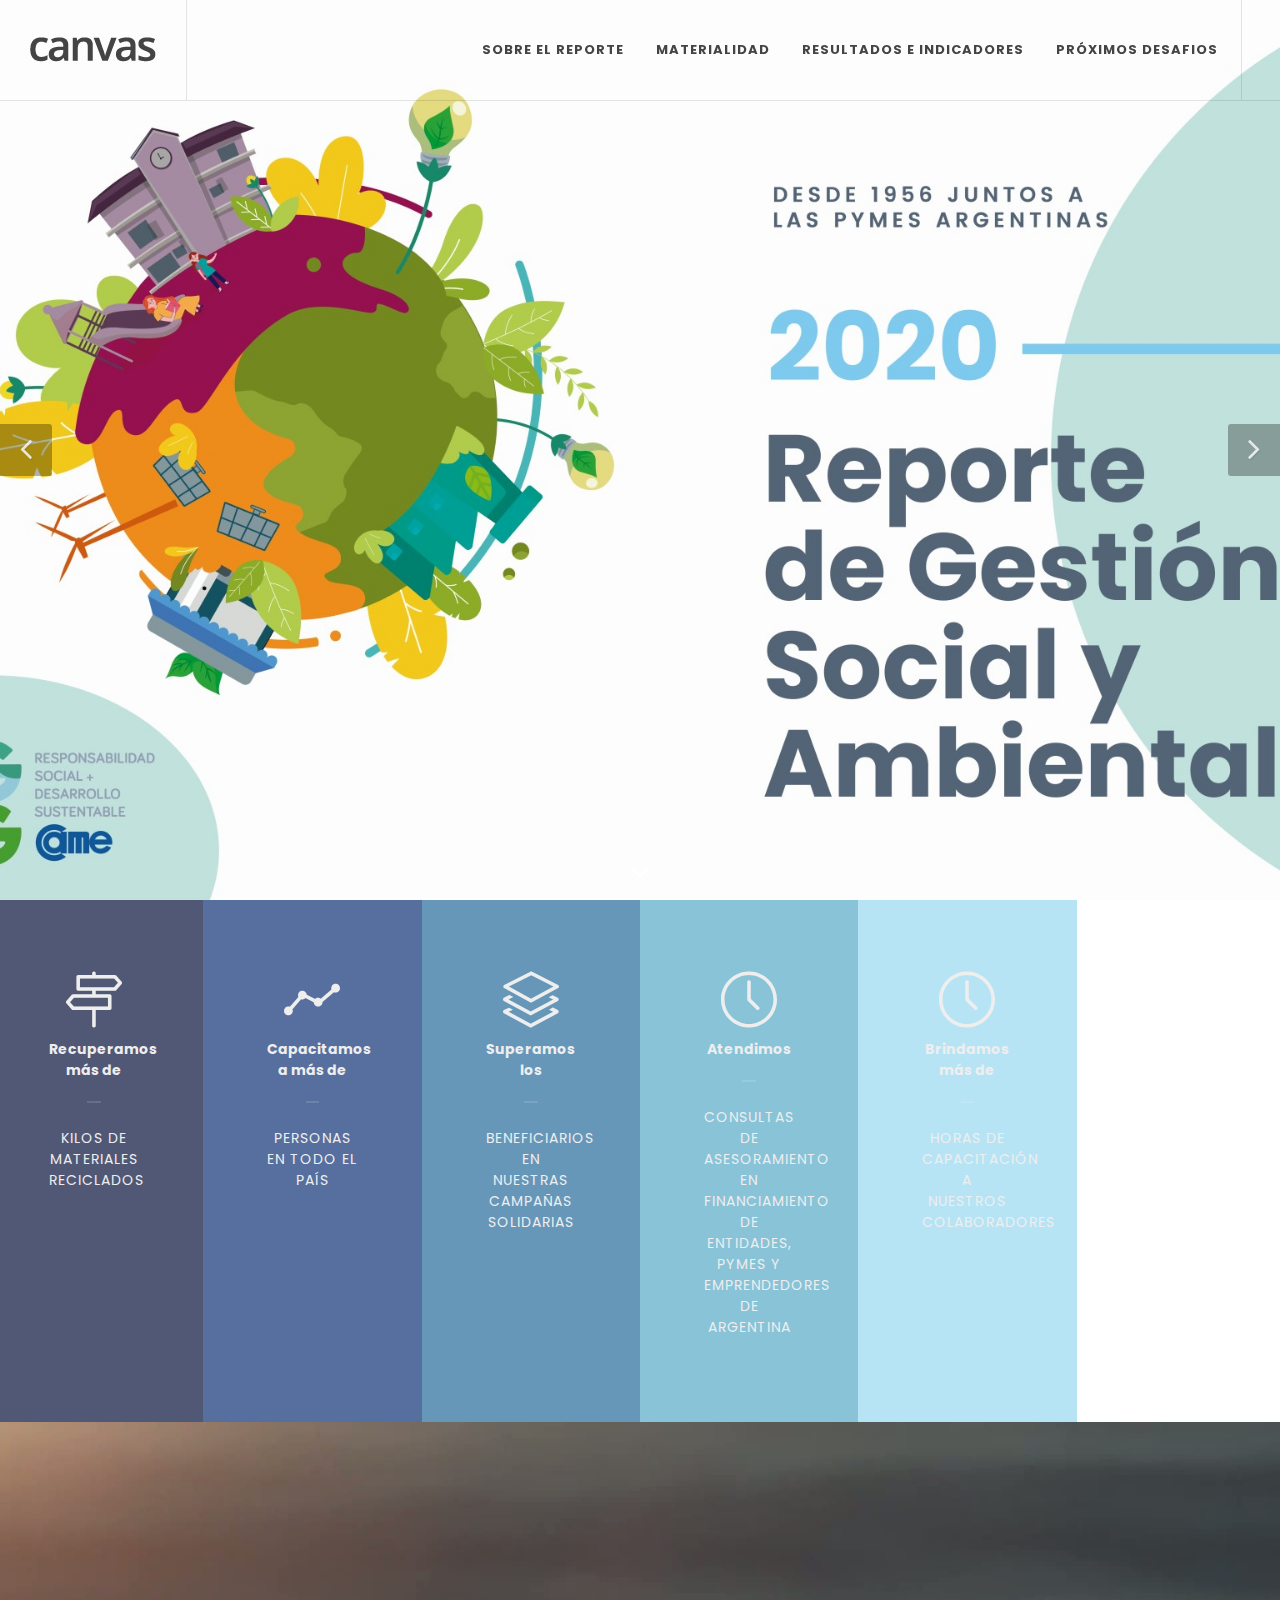
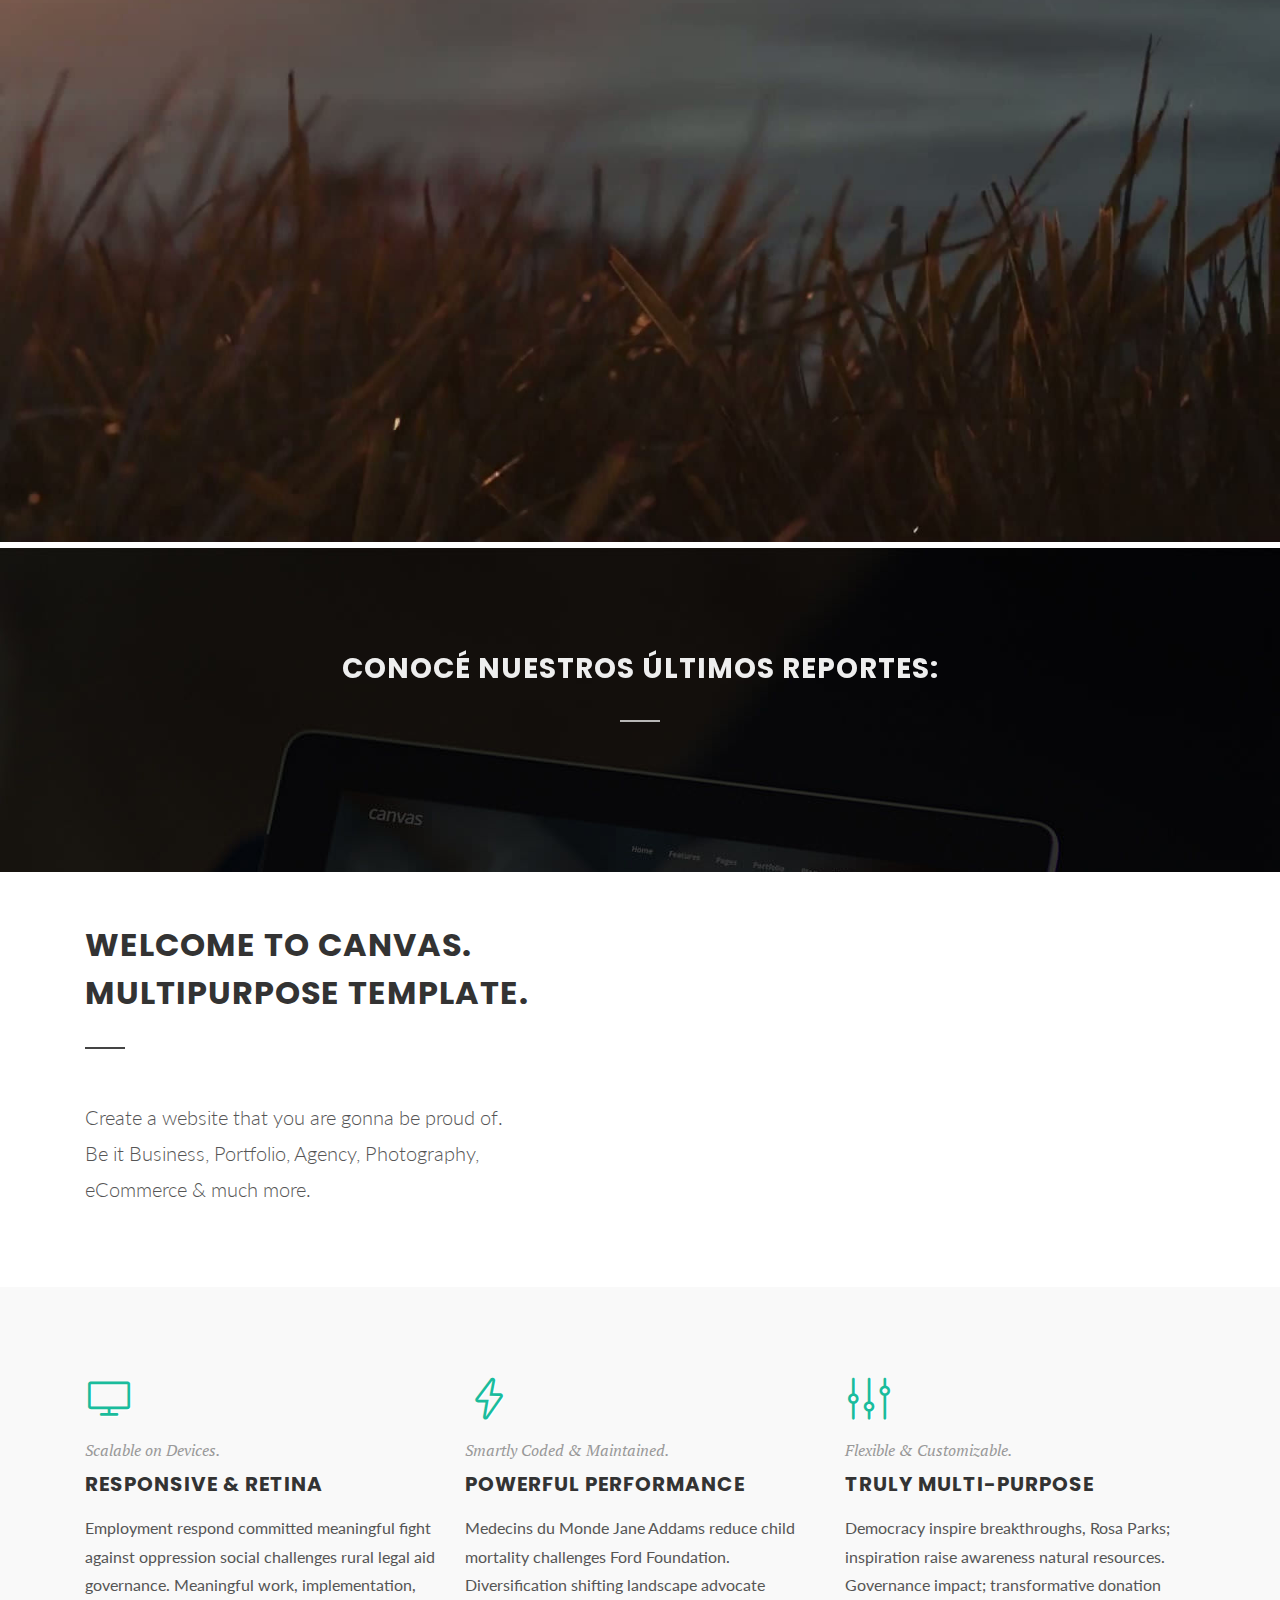
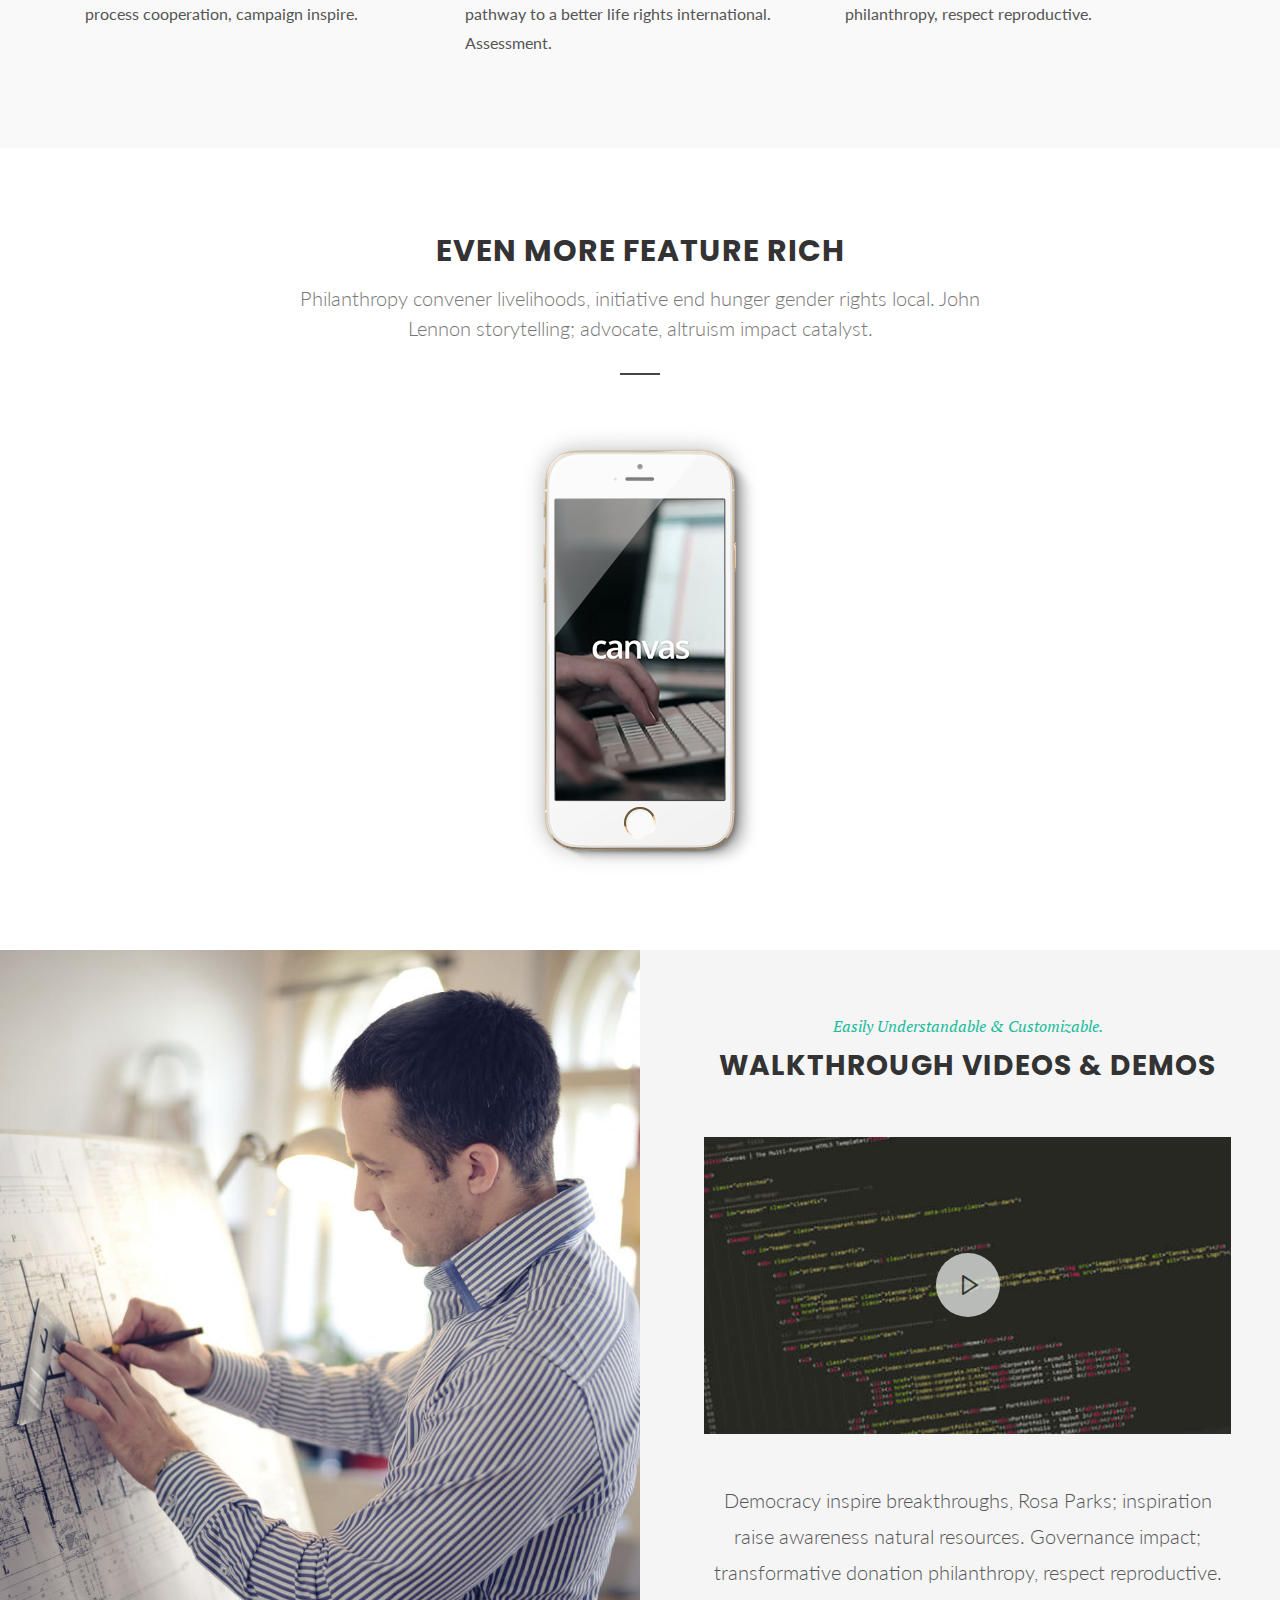
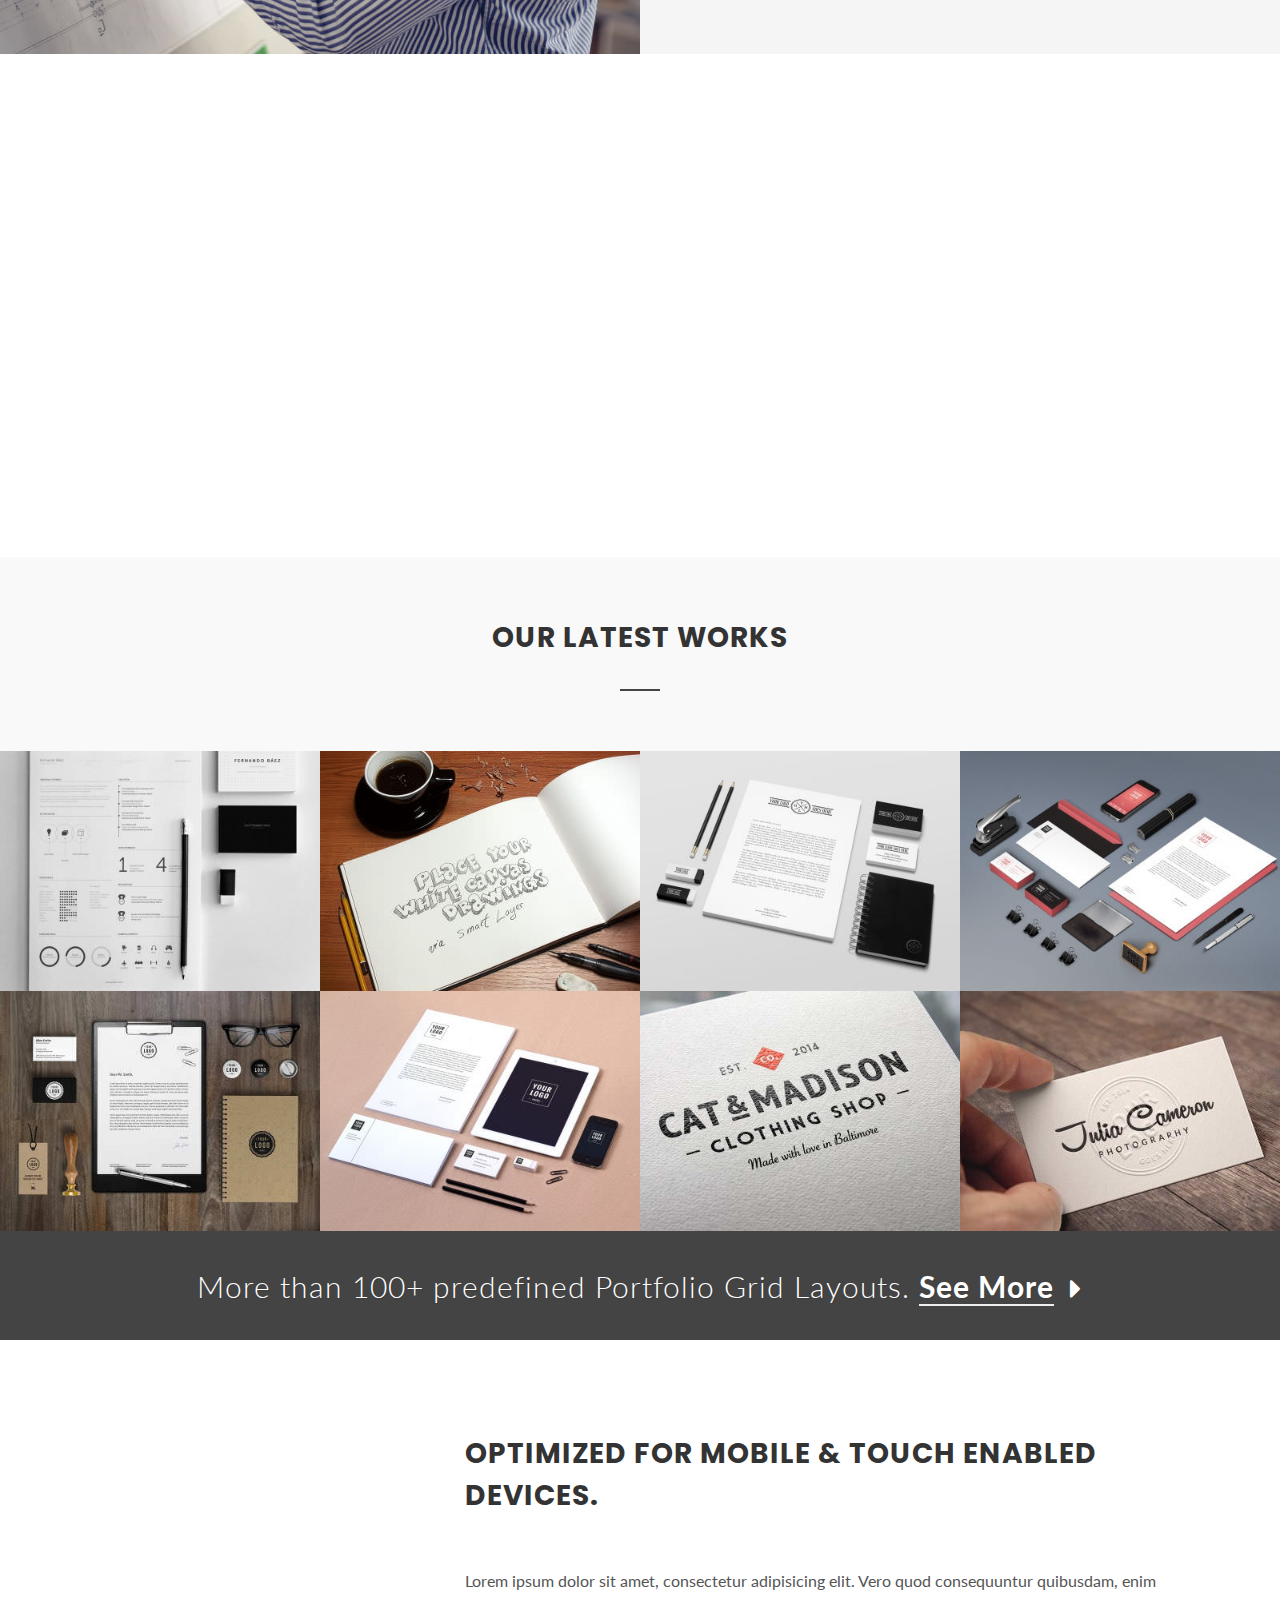
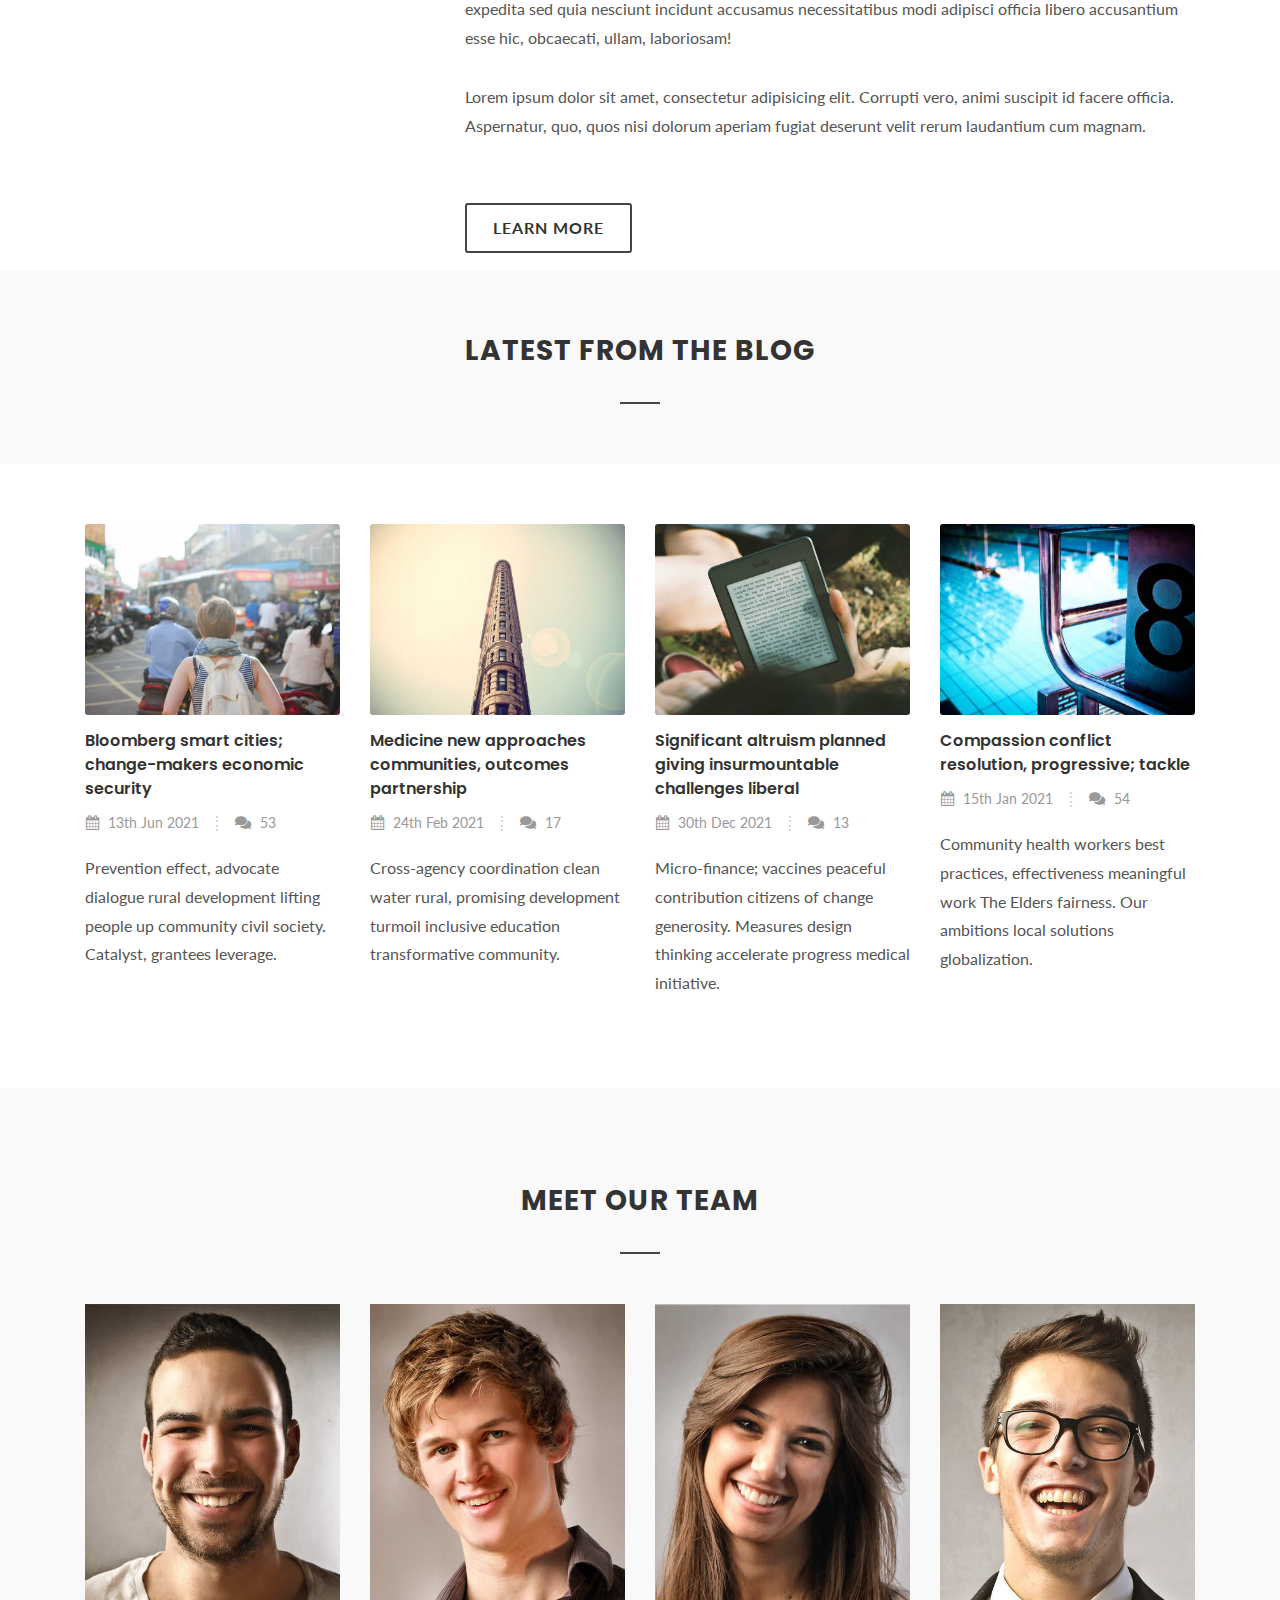
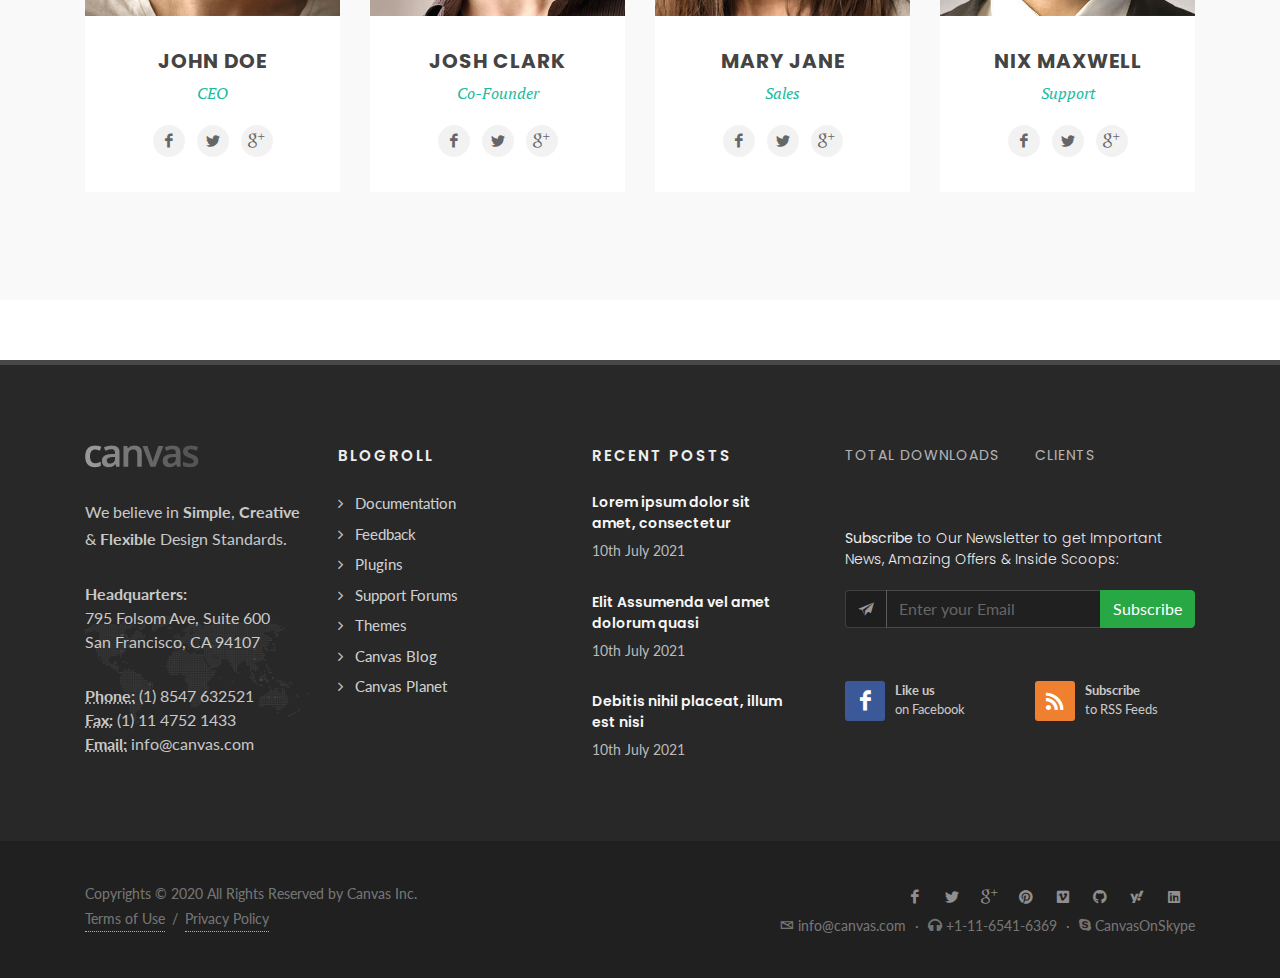
==== commit a95d9bf0: "inicio" ====
--- a/index.html
+++ b/index.html
@@ -1,5 +1,6 @@
 <!DOCTYPE html>
-<html dir="ltr" lang="en-US">
+<html dir="ltr" lang="es-AR">
+
 <head>
 
 	<meta http-equiv="content-type" content="text/html; charset=utf-8" />
@@ -7,9 +8,12 @@
 
 	<!-- Stylesheets
 	============================================= -->
-	<link href="https://fonts.googleapis.com/css?family=Lato:300,400,400i,700|Poppins:300,400,500,600,700|PT+Serif:400,400i&display=swap" rel="stylesheet" type="text/css" />
+	<link
+		href="https://fonts.googleapis.com/css?family=Lato:300,400,400i,700|Poppins:300,400,500,600,700|PT+Serif:400,400i&display=swap"
+		rel="stylesheet" type="text/css" />
 	<link rel="stylesheet" href="css/bootstrap.css" type="text/css" />
 	<link rel="stylesheet" href="style.css" type="text/css" />
+	<link rel="stylesheet" href="css/swiper.css" type="text/css" />
 	<link rel="stylesheet" href="css/dark.css" type="text/css" />
 	<link rel="stylesheet" href="css/font-icons.css" type="text/css" />
 	<link rel="stylesheet" href="css/animate.css" type="text/css" />
@@ -20,7 +24,7 @@
 
 	<!-- Document Title
 	============================================= -->
-	<title>Home - Parallax | Canvas</title>
+	<title>CAME | Responsabilidad Social y Desarrollo Sustentable | Balances de gestión social y ambiental 2020</title>
 
 </head>
 
@@ -30,23 +34,9 @@
 	============================================= -->
 	<div id="wrapper" class="clearfix">
 
-		<section id="slider" class="slider-element slider-parallax vh-100">
-			<div class="slider-inner" style="background: url('images/parallax/home/9.jpg') center center no-repeat; background-size: cover;">
-
-				<div class="vertical-middle slider-element-fade">
-					<div class="container">
-						<div class="emphasis-title center">
-							<h1 data-animate="fadeInUp">Welcome to <strong>Canvas</strong></h1>
-						</div>
-					</div>
-				</div>
-
-			</div>
-		</section>
-
 		<!-- Header
 		============================================= -->
-		<header id="header" class="full-header transparent-header include-header" data-sticky-offset="full" data-sticky-offset-negative="100">
+		<header id="header" class="full-header transparent-header" data-sticky-class="not-dark">
 			<div id="header-wrap">
 				<div class="container">
 					<div class="header-row">
@@ -54,63 +44,23 @@
 						<!-- Logo
 						============================================= -->
 						<div id="logo">
-							<a href="index.html" class="standard-logo" data-dark-logo="images/logo-dark.png"><img src="images/logo.png" alt="Canvas Logo"></a>
-							<a href="index.html" class="retina-logo" data-dark-logo="images/logo-dark@2x.png"><img src="images/logo@2x.png" alt="Canvas Logo"></a>
+							<a href="index.html" class="standard-logo" data-dark-logo="images/logo-dark.png"><img
+									src="images/logo.png" alt="Canvas Logo"></a>
+							<a href="index.html" class="retina-logo" data-dark-logo="images/logo-dark@2x.png"><img
+									src="images/logo@2x.png" alt="Canvas Logo"></a>
 						</div><!-- #logo end -->
 
-						<div class="header-misc">
-
-							<!-- Top Search
-							============================================= -->
-							<div id="top-search" class="header-misc-icon">
-								<a href="#" id="top-search-trigger"><i class="icon-line-search"></i><i class="icon-line-cross"></i></a>
-							</div><!-- #top-search end -->
-
-							<!-- Top Cart
-							============================================= -->
-							<div id="top-cart" class="header-misc-icon d-none d-sm-block">
-								<a href="#" id="top-cart-trigger"><i class="icon-line-bag"></i><span class="top-cart-number">5</span></a>
-								<div class="top-cart-content">
-									<div class="top-cart-title">
-										<h4>Shopping Cart</h4>
-									</div>
-									<div class="top-cart-items">
-										<div class="top-cart-item">
-											<div class="top-cart-item-image">
-												<a href="#"><img src="images/shop/small/1.jpg" alt="Blue Round-Neck Tshirt" /></a>
-											</div>
-											<div class="top-cart-item-desc">
-												<div class="top-cart-item-desc-title">
-													<a href="#">Blue Round-Neck Tshirt with a Button</a>
-													<span class="top-cart-item-price d-block">$19.99</span>
-												</div>
-												<div class="top-cart-item-quantity">x 2</div>
-											</div>
-										</div>
-										<div class="top-cart-item">
-											<div class="top-cart-item-image">
-												<a href="#"><img src="images/shop/small/6.jpg" alt="Light Blue Denim Dress" /></a>
-											</div>
-											<div class="top-cart-item-desc">
-												<div class="top-cart-item-desc-title">
-													<a href="#">Light Blue Denim Dress</a>
-													<span class="top-cart-item-price d-block">$24.99</span>
-												</div>
-												<div class="top-cart-item-quantity">x 3</div>
-											</div>
-										</div>
-									</div>
-									<div class="top-cart-action">
-										<span class="top-checkout-price">$114.95</span>
-										<a href="#" class="button button-3d button-small m-0">View Cart</a>
-									</div>
-								</div>
-							</div><!-- #top-cart end -->
-
-						</div>
 
 						<div id="primary-menu-trigger">
-							<svg class="svg-trigger" viewBox="0 0 100 100"><path d="m 30,33 h 40 c 3.722839,0 7.5,3.126468 7.5,8.578427 0,5.451959 -2.727029,8.421573 -7.5,8.421573 h -20"></path><path d="m 30,50 h 40"></path><path d="m 70,67 h -40 c 0,0 -7.5,-0.802118 -7.5,-8.365747 0,-7.563629 7.5,-8.634253 7.5,-8.634253 h 20"></path></svg>
+							<svg class="svg-trigger" viewBox="0 0 100 100">
+								<path
+									d="m 30,33 h 40 c 3.722839,0 7.5,3.126468 7.5,8.578427 0,5.451959 -2.727029,8.421573 -7.5,8.421573 h -20">
+								</path>
+								<path d="m 30,50 h 40"></path>
+								<path
+									d="m 70,67 h -40 c 0,0 -7.5,-0.802118 -7.5,-8.365747 0,-7.563629 7.5,-8.634253 7.5,-8.634253 h 20">
+								</path>
+							</svg>
 						</div>
 
 						<!-- Primary Navigation
@@ -119,1798 +69,1534 @@
 
 							<ul class="menu-container">
 								<li class="menu-item">
-									<a class="menu-link" href="index.html"><div>Home</div></a>
+									<a class="menu-link" href="index.html">
+										<div>Sobre el reporte</div>
+									</a>
 									<ul class="sub-menu-container">
 										<li class="menu-item">
-											<a class="menu-link" href="intro.html#section-niche"><div>Niche Demos</div></a>
-										</li>
-										<li class="menu-item">
-											<a class="menu-link" href="intro.html#section-onepage"><div>One-Page Demos</div></a>
-										</li>
-										<li class="menu-item">
-											<a class="menu-link" href="index-corporate.html"><div>Home - Corporate</div></a>
-											<ul class="sub-menu-container">
-												<li class="menu-item">
-													<a class="menu-link" href="index-corporate.html"><div>Corporate - Layout 1</div></a>
-												</li>
-												<li class="menu-item">
-													<a class="menu-link" href="index-corporate-2.html"><div>Corporate - Layout 2</div></a>
-												</li>
-												<li class="menu-item">
-													<a class="menu-link" href="index-corporate-3.html"><div>Corporate - Layout 3</div></a>
-												</li>
-												<li class="menu-item">
-													<a class="menu-link" href="index-corporate-4.html"><div>Corporate - Layout 4</div></a>
-												</li>
-											</ul>
-										</li>
-										<li class="menu-item">
-											<a class="menu-link" href="index-portfolio.html"><div>Home - Portfolio</div></a>
-											<ul class="sub-menu-container">
-												<li class="menu-item">
-													<a class="menu-link" href="index-portfolio.html"><div>Portfolio - Layout 1</div></a>
-												</li>
-												<li class="menu-item">
-													<a class="menu-link" href="index-portfolio-2.html"><div>Portfolio - Layout 2</div></a>
-												</li>
-												<li class="menu-item">
-													<a class="menu-link" href="index-portfolio-3.html"><div>Portfolio - Masonry</div></a>
-												</li>
-												<li class="menu-item">
-													<a class="menu-link" href="index-portfolio-4.html"><div>Portfolio - AJAX</div></a>
-												</li>
-											</ul>
-										</li>
-										<li class="menu-item">
-											<a class="menu-link" href="index-blog.html"><div>Home - Blog</div></a>
-											<ul class="sub-menu-container">
-												<li class="menu-item">
-													<a class="menu-link" href="index-blog.html"><div>Blog - Layout 1</div></a>
-												</li>
-												<li class="menu-item">
-													<a class="menu-link" href="index-blog-2.html"><div>Blog - Layout 2</div></a>
-												</li>
-												<li class="menu-item">
-													<a class="menu-link" href="index-blog-3.html"><div>Blog - Layout 3</div></a>
-												</li>
-											</ul>
-										</li>
-										<li class="menu-item">
-											<a class="menu-link" href="index-shop.html"><div>Home - Shop</div></a>
-											<ul class="sub-menu-container">
-												<li class="menu-item">
-													<a class="menu-link" href="index-shop.html"><div>Shop - Layout 1</div></a>
-												</li>
-												<li class="menu-item">
-													<a class="menu-link" href="index-shop-2.html"><div>Shop - Layout 2</div></a>
-												</li>
-											</ul>
-										</li>
-										<li class="menu-item">
-											<a class="menu-link" href="index-magazine.html"><div>Home - Magazine</div></a>
-											<ul class="sub-menu-container">
-												<li class="menu-item">
-													<a class="menu-link" href="index-magazine.html"><div>Magazine - Layout 1</div></a>
-												</li>
-												<li class="menu-item">
-													<a class="menu-link" href="index-magazine-2.html"><div>Magazine - Layout 2</div></a>
-												</li>
-												<li class="menu-item">
-													<a class="menu-link" href="index-magazine-3.html"><div>Magazine - Layout 3</div></a>
-												</li>
-											</ul>
-										</li>
-										<li class="menu-item">
-											<a class="menu-link" href="landing.html"><div>Home - Landing Page</div></a>
-											<ul class="sub-menu-container">
-												<li class="menu-item">
-													<a class="menu-link" href="landing.html"><div>Landing Page - Layout 1</div></a>
-												</li>
-												<li class="menu-item">
-													<a class="menu-link" href="landing-2.html"><div>Landing Page - Layout 2</div></a>
-												</li>
-												<li class="menu-item">
-													<a class="menu-link" href="landing-3.html"><div>Landing Page - Layout 3</div></a>
-												</li>
-												<li class="menu-item">
-													<a class="menu-link" href="landing-4.html"><div>Landing Page - Layout 4</div></a>
-												</li>
-												<li class="menu-item">
-													<a class="menu-link" href="landing-5.html"><div>Landing Page - Layout 5</div></a>
-												</li>
-											</ul>
-										</li>
-										<li class="menu-item">
-											<a class="menu-link" href="index-fullscreen-image.html"><div>Home - Full Screen</div></a>
-											<ul class="sub-menu-container">
-												<li class="menu-item">
-													<a class="menu-link" href="index-fullscreen-image.html"><div>Full Screen - Image</div></a>
-												</li>
-												<li class="menu-item">
-													<a class="menu-link" href="index-fullscreen-slider.html"><div>Full Screen - Slider</div></a>
-												</li>
-												<li class="menu-item">
-													<a class="menu-link" href="index-fullscreen-video.html"><div>Full Screen - Video</div></a>
-												</li>
-											</ul>
-										</li>
-										<li class="menu-item">
-											<a class="menu-link" href="index-onepage.html"><div>Home - One Page</div></a>
-											<ul class="sub-menu-container">
-												<li class="menu-item">
-													<a class="menu-link" href="index-onepage.html"><div>One Page - Default</div></a>
-												</li>
-												<li class="menu-item">
-													<a class="menu-link" href="index-onepage-2.html"><div>One Page - Submenu</div></a>
-												</li>
-												<li class="menu-item">
-													<a class="menu-link" href="index-onepage-3.html"><div>One Page - Dots Style</div></a>
-												</li>
-											</ul>
-										</li>
-										<li class="menu-item mega-menu mega-menu-small">
-											<a class="menu-link" href="#"><div>Extras</div></a>
-											<div class="mega-menu-content">
-												<div class="row mx-0">
-													<ul class="sub-menu-container mega-menu-column col">
-														<li class="menu-item">
-															<a class="menu-link" href="index-wedding.html"><div>Wedding</div></a>
-														</li>
-														<li class="menu-item">
-															<a class="menu-link" href="index-restaurant.html"><div>Restaurant</div></a>
-														</li>
-														<li class="menu-item">
-															<a class="menu-link" href="index-events.html"><div>Events</div></a>
-														</li>
-													</ul>
-													<ul class="sub-menu-container mega-menu-column col">
-														<li class="menu-item">
-															<a class="menu-link" href="index-parallax.html"><div>Parallax</div></a>
-														</li>
-														<li class="menu-item">
-															<a class="menu-link" href="index-app-showcase.html"><div>App Showcase</div></a>
-														</li>
-														<li class="menu-item">
-															<a class="menu-link" href="index-boxed.html"><div>Boxed Layout</div></a>
-														</li>
-													</ul>
-												</div>
-											</div>
+											<a class="menu-link" href="intro.html#section-niche">
+												<div>Carta del Presidente de CAME</div>
+											</a>
+										</li>
+										<li class="menu-item">
+											<a class="menu-link" href="intro.html#section-onepage">
+												<div>Marco general</div>
+											</a>
+										</li>
+										<li class="menu-item">
+											<a class="menu-link" href="index-corporate.html">
+												<div>Nuestros compromisos</div>
+											</a>
 										</li>
 									</ul>
 								</li>
 								<li class="menu-item">
-									<a class="menu-link" href="#"><div>Features</div></a>
-									<ul class="sub-menu-container">
-										<li class="menu-item">
-											<a class="menu-link" href="#"><div><i class="icon-stack"></i>Sliders</div></a>
-											<ul class="sub-menu-container">
-												<li class="menu-item">
-													<a class="menu-link" href="slider-revolution.html"><div>Revolution Slider</div></a>
-													<ul class="sub-menu-container">
-														<li class="menu-item">
-															<a class="menu-link" href="rs-demos.html"><div>Premium Templates</div></a>
-														</li>
-														<li class="menu-item">
-															<a class="menu-link" href="slider-revolution.html"><div>Full Screen</div></a>
-														</li>
-														<li class="menu-item">
-															<a class="menu-link" href="slider-revolution-fullwidth.html"><div>Full Width</div></a>
-														</li>
-														<li class="menu-item">
-															<a class="menu-link" href="slider-revolution-kenburns.html"><div>Kenburns Effect</div></a>
-														</li>
-														<li class="menu-item">
-															<a class="menu-link" href="slider-revolution-html5-videos.html"><div>HTML5 Video</div></a>
-														</li>
-													</ul>
-												</li>
-												<li class="menu-item">
-													<a class="menu-link" href="slider-canvas.html"><div>Canvas Slider</div></a>
-													<ul class="sub-menu-container">
-														<li class="menu-item">
-															<a class="menu-link" href="slider-canvas.html"><div>Full Width</div></a>
-														</li>
-														<li class="menu-item">
-															<a class="menu-link" href="slider-canvas-fade.html"><div>Fade Transition</div></a>
-														</li>
-														<li class="menu-item">
-															<a class="menu-link" href="slider-canvas-autoplay.html"><div>Autoplay Feature</div></a>
-														</li>
-														<li class="menu-item">
-															<a class="menu-link" href="slider-canvas-video-event.html"><div>Custom Video Event</div></a>
-														</li>
-														<li class="menu-item">
-															<a class="menu-link" href="slider-canvas-pagination.html"><div>Pagination Navigation</div></a>
-														</li>
-														<li class="menu-item">
-															<a class="menu-link" href="slider-canvas-3.html"><div>3 Columns</div></a>
-														</li>
-														<li class="menu-item">
-															<a class="menu-link" href="slider-canvas-4.html"><div>4 Columns</div></a>
-														</li>
-														<li class="menu-item">
-															<a class="menu-link" href="slider-canvas-5.html"><div>5 Columns</div></a>
-														</li>
-													</ul>
-												</li>
-												<li class="menu-item">
-													<a class="menu-link" href="slider-flex.html"><div>Flex Slider</div></a>
-													<ul class="sub-menu-container">
-														<li class="menu-item">
-															<a class="menu-link" href="slider-flex.html"><div>Default Layout</div></a>
-														</li>
-														<li class="menu-item">
-															<a class="menu-link" href="slider-flex-thumbs.html"><div>with Thumbs</div></a>
-														</li>
-													</ul>
-												</li>
-												<li class="menu-item">
-													<a class="menu-link" href="slider-owl.html"><div>Owl Slider</div></a>
-													<ul class="sub-menu-container">
-														<li class="menu-item">
-															<a class="menu-link" href="slider-owl-full.html"><div>Full Width</div></a>
-														</li>
-														<li class="menu-item">
-															<a class="menu-link" href="slider-owl.html"><div>Boxed Width</div></a>
-														</li>
-														<li class="menu-item">
-															<a class="menu-link" href="slider-owl-videos.html"><div>Video Slider</div></a>
-														</li>
-													</ul>
-												</li>
-												<li class="menu-item">
-													<a class="menu-link" href="static-parallax.html"><div>Static Media</div></a>
-													<ul class="sub-menu-container">
-														<li class="menu-item">
-															<a class="menu-link" href="static-parallax.html"><div>Static - Parallax</div></a>
-														</li>
-														<li class="menu-item">
-															<a class="menu-link" href="static-image.html"><div>Static - Image</div></a>
-														</li>
-														<li class="menu-item">
-															<a class="menu-link" href="static-thumbs-grid.html"><div>Static - Thumb Gallery</div></a>
-														</li>
-														<li class="menu-item">
-															<a class="menu-link" href="static-html5-video.html"><div>Static - HTML5 Video</div></a>
-														</li>
-														<li class="menu-item">
-															<a class="menu-link" href="static-embed-video.html"><div>Static - Embedded Video</div></a>
-														</li>
-													</ul>
-												</li>
-											</ul>
-										</li>
-										<li class="menu-item">
-											<a class="menu-link" href="#"><div><i class="icon-umbrella"></i>Headers</div></a>
-											<ul class="sub-menu-container">
-												<li class="menu-item">
-													<a class="menu-link" href="header-light.html"><div>Light Version</div></a>
-												</li>
-												<li class="menu-item">
-													<a class="menu-link" href="header-dark.html"><div>Dark Version</div></a>
-												</li>
-												<li class="menu-item">
-													<a class="menu-link" href="header-transparent.html"><div>Transparent</div></a>
-												</li>
-												<li class="menu-item">
-													<a class="menu-link" href="header-semi-transparent.html"><div>Semi Transparent</div></a>
-													<ul class="sub-menu-container">
-														<li class="menu-item">
-															<a class="menu-link" href="header-semi-transparent.html"><div>Light Version</div></a>
-														</li>
-														<li class="menu-item">
-															<a class="menu-link" href="header-semi-transparent-dark.html"><div>Dark Version</div></a>
-														</li>
-													</ul>
-												</li>
-												<li class="menu-item">
-													<a class="menu-link" href="header-side-left.html"><div>Left Side Header</div></a>
-													<ul class="sub-menu-container">
-														<li class="menu-item">
-															<a class="menu-link" href="header-side-left.html"><div>Fixed Position</div></a>
-														</li>
-														<li class="menu-item">
-															<a class="menu-link" href="header-side-left-open.html"><div>OnClick Open</div></a>
-														</li>
-														<li class="menu-item">
-															<a class="menu-link" href="header-side-left-open-push.html"><div>Push Content</div></a>
-														</li>
-													</ul>
-												</li>
-												<li class="menu-item">
-													<a class="menu-link" href="header-side-right.html"><div>Right Side Header</div></a>
-													<ul class="sub-menu-container">
-														<li class="menu-item">
-															<a class="menu-link" href="header-side-right.html"><div>Fixed Position</div></a>
-														</li>
-														<li class="menu-item">
-															<a class="menu-link" href="header-side-right-open.html"><div>OnClick Open</div></a>
-														</li>
-														<li class="menu-item">
-															<a class="menu-link" href="header-side-right-open-push.html"><div>Push Content</div></a>
-														</li>
-													</ul>
-												</li>
-												<li class="menu-item">
-													<a class="menu-link" href="header-floating.html"><div>Floating Version</div></a>
-												</li>
-												<li class="menu-item">
-													<a class="menu-link" href="static-sticky.html"><div>Static Sticky</div></a>
-												</li>
-												<li class="menu-item">
-													<a class="menu-link" href="responsive-sticky.html"><div>Responsive Sticky</div></a>
-												</li>
-												<li class="menu-item">
-													<a class="menu-link" href="logo-changer.html"><div>Alternate Logos</div></a>
-												</li>
-												<li class="menu-item">
-													<a class="menu-link" href="alternate-mobile-menu.html"><div>Alternate Mobile Menu</div></a>
-												</li>
-											</ul>
-										</li>
-										<li class="menu-item mega-menu mega-menu-small">
-											<a class="menu-link" href="#"><div><i class="icon-align-justify2"></i>Menu Styles</div></a>
-											<div class="mega-menu-content">
-												<div class="row mx-0">
-													<ul class="sub-menu-container mega-menu-column col">
-														<li class="menu-item">
-															<a class="menu-link" href="header-light.html"><div>Default Layout</div></a>
-														</li>
-														<li class="menu-item">
-															<a class="menu-link" href="menu-2.html"><div>Alternate Layout</div></a>
-														</li>
-														<li class="menu-item">
-															<a class="menu-link" href="menu-3.html"><div>Pill Style</div></a>
-														</li>
-														<li class="menu-item">
-															<a class="menu-link" href="menu-4.html"><div>Border Style</div></a>
-														</li>
-														<li class="menu-item">
-															<a class="menu-link" href="menu-5.html"><div>Large Icon Menu</div></a>
-														</li>
-														<li class="menu-item">
-															<a class="menu-link" href="split-menu.html"><div>Split Layout</div></a>
-														</li>
-													</ul>
-													<ul class="sub-menu-container mega-menu-column col">
-														<li class="menu-item">
-															<a class="menu-link" href="menu-6.html"><div>Scaling Border</div></a>
-														</li>
-														<li class="menu-item">
-															<a class="menu-link" href="menu-subtitle.html"><div>Sub-Title Menu</div></a>
-														</li>
-														<li class="menu-item">
-															<a class="menu-link" href="menu-7.html"><div>Extended Menu 1</div></a>
-														</li>
-														<li class="menu-item">
-															<a class="menu-link" href="menu-8.html"><div>Extended Menu 2</div></a>
-														</li>
-														<li class="menu-item">
-															<a class="menu-link" href="menu-9.html"><div>Extended Menu 3</div></a>
-														</li>
-														<li class="menu-item">
-															<a class="menu-link" href="menu-10.html"><div>Overlay Menu</div></a>
-														</li>
-													</ul>
-												</div>
-											</div>
-										</li>
-										<li class="menu-item">
-											<a class="menu-link" href="mega-menu.html"><div><i class="icon-line-columns"></i>Mega Menu</div></a>
-											<ul class="sub-menu-container">
-												<li class="menu-item">
-													<a class="menu-link" href="mega-menu.html"><div>Widgetized</div></a>
-												</li>
-												<li class="menu-item">
-													<a class="menu-link" href="mega-menu-full.html"><div>Full-Width</div></a>
-												</li>
-												<li class="menu-item">
-													<a class="menu-link" href="mega-menu-tab.html"><div>Tabbed</div></a>
-												</li>
-												<li class="menu-item">
-													<a class="menu-link" href="mega-menu-side-tab.html"><div>Side-Tabs (onClick)</div></a>
-												</li>
-											</ul>
-										</li>
-										<li class="menu-item">
-											<a class="menu-link" href="forms.html"><div><i class="icon-wpforms"></i>Forms</div></a>
-										</li>
-										<li class="menu-item mega-menu mega-menu-small">
-											<a class="menu-link" href="widgets.html"><div><i class="icon-gift"></i>Widgets</div></a>
-											<div class="mega-menu-content">
-												<div class="row mx-0">
-													<ul class="sub-menu-container mega-menu-column col">
-														<li class="menu-item">
-															<a class="menu-link" href="widgets.html"><div>Links</div></a>
-														</li>
-														<li class="menu-item">
-															<a class="menu-link" href="widgets.html"><div>Flickr Photostream</div></a>
-														</li>
-														<li class="menu-item">
-															<a class="menu-link" href="widgets.html"><div>Dribbble Shots</div></a>
-														</li>
-														<li class="menu-item">
-															<a class="menu-link" href="widgets.html"><div>Subscribers</div></a>
-														</li>
-														<li class="menu-item">
-															<a class="menu-link" href="widgets.html"><div>Posts List</div></a>
-														</li>
-														<li class="menu-item">
-															<a class="menu-link" href="widgets.html"><div>Twitter Feed</div></a>
-														</li>
-														<li class="menu-item">
-															<a class="menu-link" href="widgets.html"><div>Tabbed Widgets</div></a>
-														</li>
-													</ul>
-													<ul class="sub-menu-container mega-menu-column col">
-														<li class="menu-item">
-															<a class="menu-link" href="widgets.html"><div>Carousel</div></a>
-														</li>
-														<li class="menu-item">
-															<a class="menu-link" href="widgets.html"><div>Social Icons</div></a>
-														</li>
-														<li class="menu-item">
-															<a class="menu-link" href="widgets.html"><div>Testimonials</div></a>
-														</li>
-														<li class="menu-item">
-															<a class="menu-link" href="widgets.html"><div>Quick Contact</div></a>
-														</li>
-														<li class="menu-item">
-															<a class="menu-link" href="widgets.html"><div>Tags Cloud</div></a>
-														</li>
-														<li class="menu-item">
-															<a class="menu-link" href="widgets.html"><div>Video Embeds</div></a>
-														</li>
-														<li class="menu-item">
-															<a class="menu-link" href="widgets.html"><div>Raw HTML</div></a>
-														</li>
-													</ul>
-												</div>
-											</div>
-										</li>
-										<li class="menu-item mega-menu mega-menu-small">
-											<a class="menu-link" href="#"><div><i class="icon-ok-sign"></i>Page Titles</div></a>
-											<div class="mega-menu-content">
-												<div class="row mx-0">
-													<ul class="sub-menu-container mega-menu-column col-5">
-														<li class="menu-item">
-															<a class="menu-link" href="page.html"><div>Left Align</div></a>
-														</li>
-														<li class="menu-item">
-															<a class="menu-link" href="page-title-right.html"><div>Right Align</div></a>
-														</li>
-														<li class="menu-item">
-															<a class="menu-link" href="page-title-center.html"><div>Center Align</div></a>
-														</li>
-														<li class="menu-item">
-															<a class="menu-link" href="page-title-dark.html"><div>Dark Style</div></a>
-														</li>
-														<li class="menu-item">
-															<a class="menu-link" href="page-title-pattern.html"><div>BG Pattern</div></a>
-														</li>
-													</ul>
-													<ul class="sub-menu-container mega-menu-column col-7">
-														<li class="menu-item">
-															<a class="menu-link" href="page-title-parallax.html"><div>Parallax - Default</div></a>
-														</li>
-														<li class="menu-item">
-															<a class="menu-link" href="page-title-parallax-header.html"><div>Parallax - Transparent</div></a>
-														</li>
-														<li class="menu-item">
-															<a class="menu-link" href="page-title-video.html"><div>HTML5 Video</div></a>
-														</li>
-														<li class="menu-item">
-															<a class="menu-link" href="page-title-nobg.html"><div>No Background</div></a>
-														</li>
-														<li class="menu-item">
-															<a class="menu-link" href="page-title-mini.html"><div>Mini Version</div></a>
-														</li>
-													</ul>
-												</div>
-											</div>
-										</li>
-										<li class="menu-item">
-											<a class="menu-link" href="side-panel.html"><div><i class="icon-line-layout"></i>Side Panel</div></a>
-											<ul class="sub-menu-container">
-												<li class="menu-item">
-													<a class="menu-link" href="side-panel-left-overlay.html"><div>Left Overlay</div></a>
-												</li>
-												<li class="menu-item">
-													<a class="menu-link" href="side-panel-left-push.html"><div>Left Push</div></a>
-												</li>
-												<li class="menu-item">
-													<a class="menu-link" href="side-panel-right-overlay.html"><div>Right Overlay</div></a>
-												</li>
-												<li class="menu-item">
-													<a class="menu-link" href="side-panel.html"><div>Right Push</div></a>
-												</li>
-												<li class="menu-item">
-													<a class="menu-link" href="side-panel-light.html"><div>Light Background</div></a>
-												</li>
-											</ul>
-										</li>
-										<li class="menu-item">
-											<a class="menu-link" href="modal-onload.html"><div><i class="icon-line-expand"></i>Modal OnLoad</div></a>
-											<ul class="sub-menu-container">
-												<li class="menu-item">
-													<a class="menu-link" href="modal-onload.html"><div>Default Layout</div></a>
-												</li>
-												<li class="menu-item">
-													<a class="menu-link" href="modal-onload-iframe.html"><div>Video iFrame</div></a>
-												</li>
-												<li class="menu-item">
-													<a class="menu-link" href="modal-onload-subscribe.html"><div>Subscription Form</div></a>
-												</li>
-												<li class="menu-item">
-													<a class="menu-link" href="modal-onload-common-height.html"><div>Common Height</div></a>
-												</li>
-												<li class="menu-item">
-													<a class="menu-link" href="modal-onload-cookie.html"><div>Cookies Enabled</div></a>
-												</li>
-											</ul>
-										</li>
-										<li class="menu-item mega-menu mega-menu-small">
-											<a class="menu-link" href="#footer" data-scrollto="#footer"><div><i class="icon-th"></i>Footers</div></a>
-											<div class="mega-menu-content">
-												<div class="row mx-0">
-													<ul class="sub-menu-container mega-menu-column col">
-														<li class="menu-item">
-															<a class="menu-link" href="sticky-footer.html"><div>Sticky</div></a>
-														</li>
-														<li class="menu-item">
-															<a class="menu-link" href="#footer" data-scrollto="#footer"><div>Layout 1</div></a>
-														</li>
-														<li class="menu-item">
-															<a class="menu-link" href="footer-2.html#footer"><div>Layout 2</div></a>
-														</li>
-													</ul>
-													<ul class="sub-menu-container mega-menu-column col">
-														<li class="menu-item">
-															<a class="menu-link" href="footer-3.html#footer"><div>Layout 3</div></a>
-														</li>
-														<li class="menu-item">
-															<a class="menu-link" href="footer-4.html#footer"><div>Layout 4</div></a>
-														</li>
-														<li class="menu-item">
-															<a class="menu-link" href="footer-5.html#footer"><div>Layout 5</div></a>
-														</li>
-													</ul>
-													<ul class="sub-menu-container mega-menu-column col">
-														<li class="menu-item">
-															<a class="menu-link" href="footer-6.html#footer"><div>Layout 6</div></a>
-														</li>
-														<li class="menu-item">
-															<a class="menu-link" href="footer-7.html#footer"><div>Layout 7</div></a>
-														</li>
-													</ul>
-												</div>
-											</div>
-										</li>
-									</ul>
+									<a class="menu-link" href="#">
+										<div>Materialidad</div>
+									</a>
 								</li>
 								<li class="menu-item mega-menu">
-									<a class="menu-link" href="#"><div>Pages</div></a>
+									<a class="menu-link" href="#">
+										<div>Resultados e indicadores</div>
+									</a>
 									<div class="mega-menu-content mega-menu-style-2">
 										<div class="container">
 											<div class="row">
 												<ul class="sub-menu-container mega-menu-column col-lg-3">
 													<li class="menu-item mega-menu-title">
-														<a class="menu-link" href="#"><div>Introductory</div></a>
+														<a class="menu-link" href="#">
+															<div>Gobernanza y Prácticas Justas de Operación</div>
+														</a>
 														<ul class="sub-menu-container">
 															<li class="menu-item">
-																<a class="menu-link" href="about.html"><div>About Us</div></a>
-																<ul class="sub-menu-container mega-menu-dropdown">
-																	<li class="menu-item">
-																		<a class="menu-link" href="about.html"><div>Main Layout</div></a>
-																	</li>
-																	<li class="menu-item">
-																		<a class="menu-link" href="about-2.html"><div>Alternate Layout</div></a>
-																	</li>
-																	<li class="menu-item">
-																		<a class="menu-link" href="about-me.html"><div>About Me</div></a>
-																	</li>
-																	<li class="menu-item">
-																		<a class="menu-link" href="team.html"><div>Team Members</div></a>
-																	</li>
-																</ul>
-															</li>
-															<li class="menu-item">
-																<a class="menu-link" href="gdpr.html"><div>GDPR Compliance</div></a>
-																<ul class="sub-menu-container mega-menu-dropdown">
-																	<li class="menu-item">
-																		<a class="menu-link" href="gdpr.html"><div>Default</div></a>
-																	</li>
-																	<li class="menu-item">
-																		<a class="menu-link" href="gdpr-small.html"><div>Small</div></a>
-																	</li>
-																</ul>
-															</li>
-															<li class="menu-item">
-																<a class="menu-link" href="jobs.html"><div>Careers</div></a>
-															</li>
-															<li class="menu-item">
-																<a class="menu-link" href="profile.html"><div>User Profile</div></a>
-															</li>
-														</ul>
+																<a class="menu-link" href="about.html">
+																	<div>Consejo Directivo</div>
+																</a>
+
+															<li class="menu-item"> <a class="menu-link"
+																	href="about.html">
+																	<div>Certificación ISO 9001:2015</div>
+																</a></li>
+
+															<li class="menu-item"> <a class="menu-link"
+																	href="about-2.html">
+																	<div>Código de Ética y Conducta</div>
+																</a></li>
+
+															<li class="menu-item"> <a class="menu-link"
+																	href="about-me.html">
+																	<div>¿Cómo nos alineamos a los ODS?</div>
+																</a></li>
+
 													</li>
 												</ul>
-												<ul class="sub-menu-container mega-menu-column col-lg-3">
-													<li class="menu-item mega-menu-title">
-														<a class="menu-link" href="#"><div>Utility &amp; Specials</div></a>
-														<ul class="sub-menu-container">
-															<li class="menu-item">
-																<a class="menu-link" href="services.html"><div><i class="icon-star-of-life"></i>Services Pages</div></a>
-																<ul class="sub-menu-container mega-menu-dropdown">
-																	<li class="menu-item">
-																		<a class="menu-link" href="services.html"><div>Layout 1</div></a>
-																	</li>
-																	<li class="menu-item">
-																		<a class="menu-link" href="services-2.html"><div>Layout 2</div></a>
-																	</li>
-																	<li class="menu-item">
-																		<a class="menu-link" href="services-3.html"><div>Layout 3</div></a>
-																	</li>
-																</ul>
-															</li>
-															<li class="menu-item">
-																<a class="menu-link" href="#"><div><i class="icon-calendar3"></i>Events</div></a>
-																<ul class="sub-menu-container mega-menu-dropdown">
-																	<li class="menu-item">
-																		<a class="menu-link" href="events-list.html"><div>Events List</div></a>
-																		<ul class="sub-menu-container mega-menu-dropdown">
-																			<li class="menu-item">
-																				<a class="menu-link" href="events-list.html"><div>Right Sidebar</div></a>
-																			</li>
-																			<li class="menu-item">
-																				<a class="menu-link" href="events-list-left-sidebar.html"><div>Left Sidebar</div></a>
-																			</li>
-																			<li class="menu-item">
-																				<a class="menu-link" href="events-list-both-sidebar.html"><div>Both Sidebar</div></a>
-																			</li>
-																			<li class="menu-item">
-																				<a class="menu-link" href="events-list-fullwidth.html"><div>Full Width</div></a>
-																			</li>
-																			<li class="menu-item">
-																				<a class="menu-link" href="events-list-parallax.html"><div>Parallax List</div></a>
-																			</li>
-																		</ul>
-																	</li>
-																	<li class="menu-item">
-																		<a class="menu-link" href="event-single.html"><div>Single Event</div></a>
-																		<ul class="sub-menu-container mega-menu-dropdown">
-																			<li class="menu-item">
-																				<a class="menu-link" href="event-single-right-sidebar.html"><div>Right Sidebar</div></a>
-																			</li>
-																			<li class="menu-item">
-																				<a class="menu-link" href="event-single-left-sidebar.html"><div>Left Sidebar</div></a>
-																			</li>
-																			<li class="menu-item">
-																				<a class="menu-link" href="event-single-both-sidebar.html"><div>Both Sidebar</div></a>
-																			</li>
-																			<li class="menu-item">
-																				<a class="menu-link" href="event-single.html"><div>Full Width</div></a>
-																			</li>
-																		</ul>
-																	</li>
-																	<li class="menu-item">
-																		<a class="menu-link" href="event-single-full-width-image.html"><div>Single Event - Full</div></a>
-																		<ul class="sub-menu-container mega-menu-dropdown">
-																			<li class="menu-item">
-																				<a class="menu-link" href="event-single-full-width-image.html"><div>Parallax Image</div></a>
-																			</li>
-																			<li class="menu-item">
-																				<a class="menu-link" href="event-single-full-width-map.html"><div>Google Map</div></a>
-																			</li>
-																			<li class="menu-item">
-																				<a class="menu-link" href="event-single-full-width-slider.html"><div>Slider Gallery</div></a>
-																			</li>
-																			<li class="menu-item">
-																				<a class="menu-link" href="event-single-full-width-video.html"><div>HTML5 Video</div></a>
-																			</li>
-																		</ul>
-																	</li>
-																	<li class="menu-item">
-																		<a class="menu-link" href="events-calendar.html"><div>Full Width Calendar</div></a>
-																	</li>
-																</ul>
-															</li>
-															<li class="menu-item">
-																<a class="menu-link" href="contact.html"><div><i class="icon-envelope"></i>Contact Pages</div></a>
-																<ul class="sub-menu-container mega-menu-dropdown">
-																	<li class="menu-item">
-																		<a class="menu-link" href="contact.html">Main Layout</a>
-																	</li>
-																	<li class="menu-item">
-																		<a class="menu-link" href="contact-2.html">Grid Layout</a>
-																	</li>
-																	<li class="menu-item">
-																		<a class="menu-link" href="contact-3.html">Right Sidebar</a>
-																	</li>
-																	<li class="menu-item">
-																		<a class="menu-link" href="contact-4.html">Both Sidebars</a>
-																	</li>
-																	<li class="menu-item">
-																		<a class="menu-link" href="contact-5.html">Modal Form</a>
-																	</li>
-																	<li class="menu-item">
-																		<a class="menu-link" href="contact-6.html">Form Overlay</a>
-																	</li>
-																	<li class="menu-item">
-																		<a class="menu-link" href="contact-7.html">Form Overlay Mini</a>
-																	</li>
-																</ul>
-															</li>
-															<li class="menu-item">
-																<a class="menu-link" href="faqs.html"><div><i class="icon-question-circle"></i>FAQs Pages</div></a>
-																<ul class="sub-menu-container mega-menu-dropdown">
-																	<li class="menu-item">
-																		<a class="menu-link" href="faqs.html"><div>Layout 1</div></a>
-																	</li>
-																	<li class="menu-item">
-																		<a class="menu-link" href="faqs-2.html"><div>Layout 2</div></a>
-																	</li>
-																	<li class="menu-item">
-																		<a class="menu-link" href="faqs-3.html"><div>Layout 3</div></a>
-																	</li>
-																	<li class="menu-item">
-																		<a class="menu-link" href="faqs-4.html"><div>Layout 4</div></a>
-																	</li>
-																</ul>
-															</li>
-														</ul>
-													</li>
-												</ul>
-												<ul class="sub-menu-container mega-menu-column col-lg-3">
-													<li class="menu-item mega-menu-title">
-														<a class="menu-link" href="#"><div>Layouts &amp; PageNavs</div></a>
-														<ul class="sub-menu-container">
-															<li class="menu-item">
-																<a class="menu-link" href="full-width.html"><div>Full Width</div></a>
-																<ul class="sub-menu-container mega-menu-dropdown">
-																	<li class="menu-item">
-																		<a class="menu-link" href="full-width.html"><div>Default Width</div></a>
-																	</li>
-																	<li class="menu-item">
-																		<a class="menu-link" href="full-width-wide.html"><div>Wide Width</div></a>
-																	</li>
-																</ul>
-															</li>
-															<li class="menu-item">
-																<a class="menu-link" href="#"><div>Sidebars</div></a>
-																<ul class="sub-menu-container mega-menu-dropdown">
-																	<li class="menu-item">
-																		<a class="menu-link" href="right-sidebar.html"><div>Right Sidebar</div></a>
-																	</li>
-																	<li class="menu-item">
-																		<a class="menu-link" href="left-sidebar.html"><div>Left Sidebar</div></a>
-																	</li>
-																	<li class="menu-item">
-																		<a class="menu-link" href="both-sidebar.html"><div>Both Sidebar</div></a>
-																	</li>
-																	<li class="menu-item">
-																		<a class="menu-link" href="both-right-sidebar.html"><div>Both Right Sidebar</div></a>
-																	</li>
-																	<li class="menu-item">
-																		<a class="menu-link" href="both-left-sidebar.html"><div>Both Left Sidebar</div></a>
-																	</li>
-																</ul>
-															</li>
-															<li class="menu-item">
-																<a class="menu-link" href="page-submenu.html"><div>Page Submenu</div></a>
-															</li>
-															<li class="menu-item">
-																<a class="menu-link" href="side-navigation.html"><div>Side Navigation</div></a>
-															</li>
-														</ul>
-													</li>
-												</ul>
-												<ul class="sub-menu-container mega-menu-column col-lg-3">
-													<li class="menu-item mega-menu-title">
-														<a class="menu-link" href="#"><div>Miscellaneous</div></a>
-														<ul class="sub-menu-container">
-															<li class="menu-item">
-																<a class="menu-link" href="login-register.html"><div>Login/Register</div></a>
-																<ul class="sub-menu-container mega-menu-dropdown">
-																	<li class="menu-item">
-																		<a class="menu-link" href="login-register.html"><div>Default Layout</div></a>
-																	</li>
-																	<li class="menu-item">
-																		<a class="menu-link" href="login-register-2.html"><div>Tabbed Login</div></a>
-																	</li>
-																	<li class="menu-item">
-																		<a class="menu-link" href="login-register-3.html"><div>Login Accordion</div></a>
-																	</li>
-																	<li class="menu-item">
-																		<a class="menu-link" href="login-1.html"><div>Dark BG Login</div></a>
-																	</li>
-																	<li class="menu-item">
-																		<a class="menu-link" href="login-2.html"><div>Image BG Login</div></a>
-																	</li>
-																</ul>
-															</li>
-															<li class="menu-item">
-																<a class="menu-link" href="coming-soon.html"><div>Coming Soon</div></a>
-																<ul class="sub-menu-container mega-menu-dropdown">
-																	<li class="menu-item">
-																		<a class="menu-link" href="coming-soon.html"><div>Default Layout</div></a>
-																	</li>
-																	<li class="menu-item">
-																		<a class="menu-link" href="coming-soon-2.html"><div>Parallax Image</div></a>
-																	</li>
-																	<li class="menu-item">
-																		<a class="menu-link" href="coming-soon-3.html"><div>HTML5 Video</div></a>
-																	</li>
-																</ul>
-															</li>
-															<li class="menu-item">
-																<a class="menu-link" href="404.html"><div>404 Pages</div></a>
-																<ul class="sub-menu-container mega-menu-dropdown">
-																	<li class="menu-item">
-																		<a class="menu-link" href="404.html"><div>Default Layout</div></a>
-																	</li>
-																	<li class="menu-item">
-																		<a class="menu-link" href="404-2.html"><div>Parallax Image</div></a>
-																	</li>
-																	<li class="menu-item">
-																		<a class="menu-link" href="404-3.html"><div>HTML5 Video</div></a>
-																	</li>
-																</ul>
-															</li>
-															<li class="menu-item">
-																<a class="menu-link" href="#"><div>Extras</div></a>
-																<ul class="sub-menu-container mega-menu-dropdown">
-																	<li class="menu-item">
-																		<a class="menu-link" href="blank-page.html"><div>Blank Page</div></a>
-																	</li>
-																	<li class="menu-item">
-																		<a class="menu-link" href="maintenance.html"><div>Maintenance Page</div></a>
-																	</li>
-																	<li class="menu-item">
-																		<a class="menu-link" href="sitemap.html"><div>Sitemap</div></a>
-																	</li>
-																</ul>
-															</li>
-														</ul>
-													</li>
-												</ul>
-											</div>
-										</div>
-									</div>
 								</li>
-								<li class="menu-item mega-menu">
-									<a class="menu-link" href="#"><div>Portfolio</div></a>
-									<div class="mega-menu-content mega-menu-style-2">
-										<div class="container">
-											<div class="row">
-												<ul class="sub-menu-container mega-menu-column col">
-													<li class="menu-item mega-menu-title">
-														<a class="menu-link" href="#"><div>Grids</div></a>
-														<ul class="sub-menu-container">
-															<li class="menu-item">
-																<a class="menu-link" href="portfolio-1.html"><div>1 Column</div></a>
-															</li>
-															<li class="menu-item">
-																<a class="menu-link" href="portfolio-2.html"><div>2 Columns</div></a>
-															</li>
-															<li class="menu-item">
-																<a class="menu-link" href="portfolio-3.html"><div>3 Columns</div></a>
-															</li>
-															<li class="menu-item">
-																<a class="menu-link" href="portfolio.html"><div>4 Columns</div></a>
-															</li>
-															<li class="menu-item">
-																<a class="menu-link" href="portfolio-5.html"><div>5 Columns</div></a>
-															</li>
-															<li class="menu-item">
-																<a class="menu-link" href="portfolio-6.html"><div>6 Columns</div></a>
-															</li>
-														</ul>
-													</li>
-												</ul>
-												<ul class="sub-menu-container mega-menu-column col">
-													<li class="menu-item mega-menu-title">
-														<a class="menu-link" href="#"><div>Masonry</div></a>
-														<ul class="sub-menu-container">
-															<li class="menu-item">
-																<a class="menu-link" href="portfolio-mixed-masonry.html"><div>Mixed Columns</div></a>
-															</li>
-															<li class="menu-item">
-																<a class="menu-link" href="portfolio-2-masonry.html"><div>2 Columns</div></a>
-															</li>
-															<li class="menu-item">
-																<a class="menu-link" href="portfolio-3-masonry.html"><div>3 Columns</div></a>
-															</li>
-															<li class="menu-item">
-																<a class="menu-link" href="portfolio-masonry.html"><div>4 Columns</div></a>
-															</li>
-															<li class="menu-item">
-																<a class="menu-link" href="portfolio-5-masonry.html"><div>5 Columns</div></a>
-															</li>
-															<li class="menu-item">
-																<a class="menu-link" href="portfolio-6-masonry.html"><div>6 Columns</div></a>
-															</li>
-														</ul>
-													</li>
-												</ul>
-												<ul class="sub-menu-container mega-menu-column col">
-													<li class="menu-item mega-menu-title">
-														<a class="menu-link" href="#"><div>Loading Styles</div></a>
-														<ul class="sub-menu-container">
-															<li class="menu-item">
-																<a class="menu-link" href="portfolio.html"><div>jQuery Filter</div></a>
-															</li>
-															<li class="menu-item">
-																<a class="menu-link" href="portfolio-jpagination.html"><div>jQuery Pagination</div></a>
-															</li>
-															<li class="menu-item">
-																<a class="menu-link" href="portfolio-infinity-scroll.html"><div>Infinity Scroll</div></a>
-															</li>
-															<li class="menu-item">
-																<a class="menu-link" href="portfolio-ajax.html"><div>AJAX In Page</div></a>
-															</li>
-															<li class="menu-item">
-																<a class="menu-link" href="portfolio-ajax-in-modal.html"><div>AJAX In Modal</div></a>
-															</li>
-															<li class="menu-item">
-																<a class="menu-link" href="portfolio-filter-styles.html"><div>Filter Styles</div></a>
-															</li>
-														</ul>
-													</li>
-												</ul>
-												<ul class="sub-menu-container mega-menu-column col">
-													<li class="menu-item mega-menu-title">
-														<a class="menu-link" href="#"><div>Single Project</div></a>
-														<ul class="sub-menu-container">
-															<li class="menu-item">
-																<a class="menu-link" href="portfolio-single-extended.html"><div>Extended Item</div></a>
-															</li>
-															<li class="menu-item">
-																<a class="menu-link" href="portfolio-single-fullwidth.html"><div>Parallax Image</div></a>
-															</li>
-															<li class="menu-item">
-																<a class="menu-link" href="portfolio-single-gallery-full.html"><div>Slider Gallery</div></a>
-															</li>
-															<li class="menu-item">
-																<a class="menu-link" href="portfolio-single-video-fullwidth-left-sidebar.html"><div>HTML5 Video</div></a>
-															</li>
-															<li class="menu-item">
-																<a class="menu-link" href="portfolio-single-thumbs-right-sidebar.html"><div>Masonry Thumbs</div></a>
-															</li>
-															<li class="menu-item">
-																<a class="menu-link" href="portfolio-single-video-both-sidebar.html"><div>Embed Video</div></a>
-															</li>
-														</ul>
-													</li>
-												</ul>
-												<ul class="sub-menu-container mega-menu-column col">
-													<li class="menu-item mega-menu-title">
-														<a class="menu-link" href="#"><div>Layouts</div></a>
-														<ul class="sub-menu-container">
-															<li class="menu-item">
-																<a class="menu-link" href="portfolio-nomargin.html"><div>Default</div></a>
-															</li>
-															<li class="menu-item">
-																<a class="menu-link" href="portfolio-1-alt-right-sidebar.html"><div>Right Sidebar</div></a>
-															</li>
-															<li class="menu-item">
-																<a class="menu-link" href="portfolio-3-left-sidebar.html"><div>Left Sidebar</div></a>
-															</li>
-															<li class="menu-item">
-																<a class="menu-link" href="portfolio-2-both-sidebar.html"><div>Both Sidebar</div></a>
-															</li>
-															<li class="menu-item">
-																<a class="menu-link" href="portfolio-fullwidth-notitle.html"><div>100% Width</div></a>
-															</li>
-															<li class="menu-item">
-																<a class="menu-link" href="portfolio-parallax.html"><div>Parallax</div></a>
-															</li>
-														</ul>
-													</li>
-												</ul>
-											</div>
-										</div>
-									</div>
-								</li>
-								<li class="menu-item mega-menu">
-									<a class="menu-link" href="#"><div>Blog</div></a>
-									<div class="mega-menu-content mega-menu-style-2">
-										<div class="container">
-											<div class="row">
-												<ul class="sub-menu-container mega-menu-column col-lg-3">
-													<li class="menu-item mega-menu-title">
-														<a class="menu-link" href="#"><div>Default</div></a>
-														<ul class="sub-menu-container">
-															<li class="menu-item">
-																<a class="menu-link" href="blog.html"><div>Right Sidebar</div></a>
-															</li>
-															<li class="menu-item">
-																<a class="menu-link" href="blog-left-sidebar.html"><div>Left Sidebar</div></a>
-															</li>
-															<li class="menu-item">
-																<a class="menu-link" href="blog-both-sidebar.html"><div>Both Sidebar</div></a>
-															</li>
-															<li class="menu-item">
-																<a class="menu-link" href="blog-full-width.html"><div>Full Width</div></a>
-															</li>
-														</ul>
-													</li>
-													<li class="menu-item mega-menu-title">
-														<a class="menu-link" href="#"><div>Timeline</div></a>
-														<ul class="sub-menu-container">
-															<li class="menu-item">
-																<a class="menu-link" href="blog-timeline-right-sidebar.html"><div>Right Sidebar</div></a>
-															</li>
-															<li class="menu-item">
-																<a class="menu-link" href="blog-timeline-left-sidebar.html"><div>Left Sidebar</div></a>
-															</li>
-															<li class="menu-item">
-																<a class="menu-link" href="blog-timeline.html"><div>Full Width</div></a>
-															</li>
-														</ul>
-													</li>
-												</ul>
-												<ul class="sub-menu-container mega-menu-column col-lg-3">
-													<li class="menu-item mega-menu-title">
-														<a class="menu-link" href="#"><div>Masonry</div></a>
-														<ul class="sub-menu-container">
-															<li class="menu-item">
-																<a class="menu-link" href="blog-masonry.html"><div>4 Columns</div></a>
-															</li>
-															<li class="menu-item">
-																<a class="menu-link" href="blog-masonry-3.html"><div>3 Columns</div></a>
-															</li>
-															<li class="menu-item">
-																<a class="menu-link" href="blog-masonry-2.html"><div>2 Columns</div></a>
-															</li>
-															<li class="menu-item">
-																<a class="menu-link" href="blog-masonry-full.html"><div>100% Width</div></a>
-															</li>
-														</ul>
-													</li>
-													<li class="menu-item mega-menu-title">
-														<a class="menu-link" href="#"><div>Grid</div></a>
-														<ul class="sub-menu-container">
-															<li class="menu-item">
-																<a class="menu-link" href="blog-grid.html"><div>4 Columns</div></a>
-															</li>
-															<li class="menu-item">
-																<a class="menu-link" href="blog-grid-3.html"><div>3 Columns</div></a>
-															</li>
-															<li class="menu-item">
-																<a class="menu-link" href="blog-grid-2.html"><div>2 Columns</div></a>
-															</li>
-														</ul>
-													</li>
-												</ul>
-												<ul class="sub-menu-container mega-menu-column col-lg-3">
-													<li class="menu-item mega-menu-title">
-														<a class="menu-link" href="#"><div>Small Thumbs</div></a>
-														<ul class="sub-menu-container">
-															<li class="menu-item">
-																<a class="menu-link" href="blog-small-left-sidebar.html"><div>Left Sidebar</div></a>
-															</li>
-															<li class="menu-item">
-																<a class="menu-link" href="blog-small.html"><div>Right Sidebar</div></a>
-															</li>
-															<li class="menu-item">
-																<a class="menu-link" href="blog-small-both-sidebar.html"><div>Both Sidebar</div></a>
-															</li>
-															<li class="menu-item">
-																<a class="menu-link" href="blog-small-full-width.html"><div>Full Width</div></a>
-															</li>
-															<li class="menu-item">
-																<a class="menu-link" href="blog-small-alt.html"><div>Alternate Layout</div></a>
-															</li>
-														</ul>
-													</li>
-													<li class="menu-item mega-menu-title">
-														<a class="menu-link" href="#"><div>Item Splitting</div></a>
-														<ul class="sub-menu-container">
-															<li class="menu-item">
-																<a class="menu-link" href="blog-grid.html"><div>Pagination</div></a>
-															</li>
-															<li class="menu-item">
-																<a class="menu-link" href="blog-masonry.html"><div>Infinite Scroll</div></a>
-															</li>
-														</ul>
-													</li>
-												</ul>
-												<ul class="sub-menu-container mega-menu-column col-lg-3">
-													<li class="menu-item mega-menu-title">
-														<a class="menu-link" href="#"><div>Single</div></a>
-														<ul class="sub-menu-container">
-															<li class="menu-item">
-																<a class="menu-link" href="blog-single.html"><div>Default Layout</div></a>
-															</li>
-															<li class="menu-item">
-																<a class="menu-link" href="blog-single-left-sidebar.html"><div>Left Sidebar</div></a>
-															</li>
-															<li class="menu-item">
-																<a class="menu-link" href="blog-single-full.html"><div>Full Width</div></a>
-															</li>
-															<li class="menu-item">
-																<a class="menu-link" href="blog-single-small.html"><div>Small Image</div></a>
-															</li>
-															<li class="menu-item">
-																<a class="menu-link" href="blog-single-split-right-sidebar.html"><div>Split Layout</div></a>
-															</li>
-														</ul>
-													</li>
-													<li class="menu-item mega-menu-title">
-														<a class="menu-link" href="#"><div>Comments Module</div></a>
-														<ul class="sub-menu-container">
-															<li class="menu-item">
-																<a class="menu-link" href="blog-single-left-sidebar.html#comments"><div>Facebook Comments</div></a>
-															</li>
-															<li class="menu-item">
-																<a class="menu-link" href="blog-single-small.html#comments"><div>Disqus Comments</div></a>
-															</li>
-														</ul>
-													</li>
-												</ul>
-											</div>
-										</div>
-									</div>
-								</li>
-								<li class="menu-item">
-									<a class="menu-link" href="shop.html"><div>Shop</div></a>
+							</ul>
+							<ul class="sub-menu-container mega-menu-column col-lg-3">
+								<li class="menu-item mega-menu-title">
+									<a class="menu-link" href="#">
+										<div>Estándares Laborales</div>
+									</a>
 									<ul class="sub-menu-container">
 										<li class="menu-item">
-											<a class="menu-link" href="shop.html"><div>4 Columns</div></a>
-										</li>
-										<li class="menu-item">
-											<a class="menu-link" href="shop-3.html"><div>3 Columns</div></a>
-											<ul class="sub-menu-container">
-												<li class="menu-item">
-													<a class="menu-link" href="shop-3.html"><div>Full Width</div></a>
-												</li>
-												<li class="menu-item">
-													<a class="menu-link" href="shop-3-right-sidebar.html"><div>Right Sidebar</div></a>
-												</li>
-												<li class="menu-item">
-													<a class="menu-link" href="shop-3-left-sidebar.html"><div>Left Sidebar</div></a>
-												</li>
-											</ul>
-										</li>
-										<li class="menu-item">
-											<a class="menu-link" href="shop-2.html"><div>2 Columns</div></a>
-											<ul class="sub-menu-container">
-												<li class="menu-item">
-													<a class="menu-link" href="shop-2-right-sidebar.html"><div>Right Sidebar</div></a>
-												</li>
-												<li class="menu-item">
-													<a class="menu-link" href="shop-2-left-sidebar.html"><div>Left Sidebar</div></a>
-												</li>
-												<li class="menu-item">
-													<a class="menu-link" href="shop-2-both-sidebar.html"><div>Both Sidebar</div></a>
-												</li>
-											</ul>
-										</li>
-										<li class="menu-item">
-											<a class="menu-link" href="shop-1.html"><div>1 Columns</div></a>
-											<ul class="sub-menu-container">
-												<li class="menu-item">
-													<a class="menu-link" href="shop-1.html"><div>Full Width</div></a>
-												</li>
-												<li class="menu-item">
-													<a class="menu-link" href="shop-1-right-sidebar.html"><div>Right Sidebar</div></a>
-												</li>
-												<li class="menu-item">
-													<a class="menu-link" href="shop-1-left-sidebar.html"><div>Left Sidebar</div></a>
-												</li>
-												<li class="menu-item">
-													<a class="menu-link" href="shop-1-both-sidebar.html"><div>Both Sidebar</div></a>
-												</li>
-											</ul>
-										</li>
-										<li class="menu-item">
-											<a class="menu-link" href="shop-category-parallax.html"><div>Categories - Parallax</div></a>
-										</li>
-										<li class="menu-item">
-											<a class="menu-link" href="shop-combination-filter.html"><div>Combination Filter</div></a>
-										</li>
-										<li class="menu-item">
-											<a class="menu-link" href="shop-single.html"><div>Single Product</div></a>
-											<ul class="sub-menu-container">
-												<li class="menu-item">
-													<a class="menu-link" href="shop-single.html"><div>Full Width</div></a>
-												</li>
-												<li class="menu-item">
-													<a class="menu-link" href="shop-single-right-sidebar.html"><div>Right Sidebar</div></a>
-												</li>
-												<li class="menu-item">
-													<a class="menu-link" href="shop-single-left-sidebar.html"><div>Left Sidebar</div></a>
-												</li>
-												<li class="menu-item">
-													<a class="menu-link" href="shop-single-both-sidebar.html"><div>Both Sidebar</div></a>
-												</li>
-												<li class="menu-item">
-													<a class="menu-link" href="shop-single-color.html"><div>Color Options</div></a>
-												</li>
-												<li class="menu-item">
-													<a class="menu-link" href="shop-single-sticky.html"><div>Sticky Aside</div></a>
-												</li>
-												<li class="menu-item">
-													<a class="menu-link" href="shop-single-list.html"><div>Feature List</div></a>
-												</li>
-											</ul>
-										</li>
-										<li class="menu-item">
-											<a class="menu-link" href="cart.html"><div>Cart</div></a>
-										</li>
-										<li class="menu-item">
-											<a class="menu-link" href="checkout.html"><div>Checkout</div></a>
-										</li>
+											<a class="menu-link" href="services.html">
+												<div>Compromiso, bienestar y equipo en medio del Covid-19</div>
+											</a>
+										</li>
+										<li class="menu-item">
+											<a class="menu-link" href="services.html">
+												<div>Generación de empleo , inclusión y equidad</div>
+											</a>
+										</li>
+										<li class="menu-item">
+											<a class="menu-link" href="services.html">
+												<div>Ambiente Laboral y Derechos Humanos</div>
+											</a>
+										</li>
+										<li class="menu-item">
+											<a class="menu-link" href="services.html">
+												<div>Seguridad en el Trabajo</div>
+											</a>
+										</li>
+										<li class="menu-item">
+											<a class="menu-link" href="services.html">
+												<div>Desarrollo Humano y Formación</div>
+											</a>
+										</li>
+										<li class="menu-item">
+											<a class="menu-link" href="services.html">
+												<div>¿Cómo nos alineamos a los ODS?</div>
+											</a>
+										</li>
+
+
 									</ul>
 								</li>
-								<li class="menu-item mega-menu">
-									<a class="menu-link" href="#"><div>Shortcodes</div></a>
-									<div class="mega-menu-content">
-										<div class="container">
-											<div class="row">
-												<ul class="sub-menu-container mega-menu-column col">
-													<li class="menu-item">
-														<a class="menu-link" href="animations.html"><div><i class="icon-magic"></i>Animations</div></a>
-													</li>
-													<li class="menu-item">
-														<a class="menu-link" href="buttons.html"><div><i class="icon-link"></i>Buttons</div></a>
-													</li>
-													<li class="menu-item">
-														<a class="menu-link" href="carousel.html"><div><i class="icon-heart3"></i>Carousel</div></a>
-													</li>
-													<li class="menu-item">
-														<a class="menu-link" href="charts.html"><div><i class="icon-bar-chart"></i>Charts</div></a>
-													</li>
-													<li class="menu-item">
-														<a class="menu-link" href="clients.html"><div><i class="icon-apple"></i>Clients</div></a>
-													</li>
-													<li class="menu-item">
-														<a class="menu-link" href="columns-grids.html"><div><i class="icon-th-large"></i>Columns</div></a>
-													</li>
-													<li class="menu-item">
-														<a class="menu-link" href="counters.html"><div><i class="icon-time"></i>Counters</div></a>
-													</li>
-													<li class="menu-item">
-														<a class="menu-link" href="read-more.html"><div><i class="icon-ellipsis-h"></i>Read More</div></a>
-													</li>
-													<li class="menu-item">
-														<a class="menu-link" href="component-datatable.html"><div><i class="icon-table"></i>Data Tables</div></a>
-													</li>
-													<li class="menu-item">
-														<a class="menu-link" href="component-datepicker.html"><div><i class="icon-calendar3"></i>Date &amp; Time Pickers</div></a>
-													</li>
-												</ul>
-												<ul class="sub-menu-container mega-menu-column col">
-													<li class="menu-item">
-														<a class="menu-link" href="dividers.html"><div><i class="icon-indent-right"></i>Dividers</div></a>
-													</li>
-													<li class="menu-item">
-														<a class="menu-link" href="featured-boxes.html"><div><i class="icon-lightbulb"></i>Icon Boxes</div></a>
-													</li>
-													<li class="menu-item">
-														<a class="menu-link" href="gallery.html"><div><i class="icon-picture"></i>Galleries</div></a>
-													</li>
-													<li class="menu-item">
-														<a class="menu-link" href="headings-dropcaps.html"><div><i class="icon-pencil2"></i>Heading Styles</div></a>
-													</li>
-													<li class="menu-item">
-														<a class="menu-link" href="icon-lists.html"><div><i class="icon-list-alt"></i>Icon Lists</div></a>
-													</li>
-													<li class="menu-item">
-														<a class="menu-link" href="gradients.html"><div><i class="icon-tint"></i>Gradients</div></a>
-													</li>
-													<li class="menu-item">
-														<a class="menu-link" href="lightbox.html"><div><i class="icon-resize-full"></i>Lightbox</div></a>
-													</li>
-													<li class="menu-item">
-														<a class="menu-link" href="item-overlays.html"><div><i class="icon-line-marquee-plus"></i>Item Overlays</div></a>
-													</li>
-													<li class="menu-item">
-														<a class="menu-link" href="form-elements.html"><div><i class="icon-edit"></i>Form Elements</div></a>
-													</li>
-													<li class="menu-item">
-														<a class="menu-link" href="component-uploads.html"><div><i class="icon-line-upload"></i>File Uploads</div></a>
-													</li>
-												</ul>
-												<ul class="sub-menu-container mega-menu-column col">
-													<li class="menu-item">
-														<a class="menu-link" href="lists-cards.html"><div><i class="icon-th-list"></i>Lists &amp; Cards</div></a>
-													</li>
-													<li class="menu-item">
-														<a class="menu-link" href="maps.html"><div><i class="icon-map-marker2"></i>Maps</div></a>
-													</li>
-													<li class="menu-item">
-														<a class="menu-link" href="media-embeds.html"><div><i class="icon-play"></i>Media Embeds</div></a>
-													</li>
-													<li class="menu-item">
-														<a class="menu-link" href="modal-popovers.html"><div><i class="icon-move"></i>Modal Boxes</div></a>
-													</li>
-													<li class="menu-item">
-														<a class="menu-link" href="navigation.html"><div><i class="icon-align-justify2"></i>Navigations</div></a>
-													</li>
-													<li class="menu-item">
-														<a class="menu-link" href="pagination-progress.html"><div><i class="icon-cogs"></i>Pagination</div></a>
-													</li>
-													<li class="menu-item">
-														<a class="menu-link" href="pie-skills.html"><div><i class="icon-tasks"></i>Pies &amp; Skills</div></a>
-													</li>
-													<li class="menu-item">
-														<a class="menu-link" href="shape-dividers.html"><div><i class="icon-shapes"></i>Shape Dividers</div></a>
-													</li>
-													<li class="menu-item">
-														<a class="menu-link" href="component-range-slider.html"><div><i class="icon-line-move"></i>Range Slider</div></a>
-													</li>
-													<li class="menu-item">
-														<a class="menu-link" href="component-ratings.html"><div><i class="icon-star3"></i>Star Ratings</div></a>
-													</li>
-												</ul>
-												<ul class="sub-menu-container mega-menu-column col">
-													<li class="menu-item">
-														<a class="menu-link" href="pricing.html"><div><i class="icon-dollar"></i>Pricing Boxes</div></a>
-													</li>
-													<li class="menu-item">
-														<a class="menu-link" href="process-steps.html"><div><i class="icon-thumbs-up"></i>Process Steps</div></a>
-													</li>
-													<li class="menu-item">
-														<a class="menu-link" href="promo-boxes.html"><div><i class="icon-rocket"></i>Promo Boxes</div></a>
-													</li>
-													<li class="menu-item">
-														<a class="menu-link" href="quotes-blockquotes.html"><div><i class="icon-quote-left"></i>Blockquotes</div></a>
-													</li>
-													<li class="menu-item">
-														<a class="menu-link" href="responsive.html"><div><i class="icon-laptop2"></i>Responsive</div></a>
-													</li>
-													<li class="menu-item">
-														<a class="menu-link" href="sections.html"><div><i class="icon-folder-open"></i>Sections</div></a>
-													</li>
-													<li class="menu-item">
-														<a class="menu-link" href="social-icons.html"><div><i class="icon-facebook2"></i>Social Icons</div></a>
-													</li>
-													<li class="menu-item">
-														<a class="menu-link" href="hover-animations.html"><div><i class="icon-hand-pointer"></i>Hover Animations</div></a>
-													</li>
-													<li class="menu-item">
-														<a class="menu-link" href="component-select-picker.html"><div><i class="icon-select"></i>Select Picker</div></a>
-													</li>
-													<li class="menu-item">
-														<a class="menu-link" href="component-select-box.html"><div><i class="icon-line-columns"></i>Select Boxes</div></a>
-													</li>
-												</ul>
-												<ul class="sub-menu-container mega-menu-column col">
-													<li class="menu-item">
-														<a class="menu-link" href="style-boxes.html"><div><i class="icon-exclamation-sign"></i>Alert Boxes</div></a>
-													</li>
-													<li class="menu-item">
-														<a class="menu-link" href="styled-icons.html"><div><i class="icon-flag2"></i>Styled Icons</div></a>
-													</li>
-													<li class="menu-item">
-														<a class="menu-link" href="tables.html"><div><i class="icon-table"></i>Tables</div></a>
-													</li>
-													<li class="menu-item">
-														<a class="menu-link" href="tabs.html"><div><i class="icon-star3"></i>Tabs</div></a>
-													</li>
-													<li class="menu-item">
-														<a class="menu-link" href="testimonials-twitter.html"><div><i class="icon-user4"></i>Testimonials</div></a>
-													</li>
-													<li class="menu-item">
-														<a class="menu-link" href="thumbnails-slider.html"><div><i class="icon-camera3"></i>Thumbnails</div></a>
-													</li>
-													<li class="menu-item">
-														<a class="menu-link" href="toggles-accordions.html"><div><i class="icon-ok-circle"></i>Toggles</div></a>
-													</li>
-													<li class="menu-item">
-														<a class="menu-link" href="lazy-loading.html"><div><i class="icon-line-loader"></i>Lazy Loading</div></a>
-													</li>
-													<li class="menu-item">
-														<a class="menu-link" href="component-radios-switches.html"><div><i class="icon-line-square-check"></i>Radios &amp; Switches</div></a>
-													</li>
-													<li class="menu-item">
-														<a class="menu-link" href="flip-cards.html"><div><i class="icon-refresh"></i>Flip Cards</div></a>
-													</li>
-												</ul>
-											</div>
-										</div>
-									</div>
+							</ul>
+							<ul class="sub-menu-container mega-menu-column col-lg-3">
+								<li class="menu-item mega-menu-title">
+									<a class="menu-link" href="#">
+										<div>Medio Ambiente</div>
+									</a>
+									<ul class="sub-menu-container">
+										<li class="menu-item">
+											<a class="menu-link" href="full-width.html">
+												<div>Industria</div>
+											</a>
+
+										</li>
+										<li class="menu-item">
+											<a class="menu-link" href="#">
+												<div>Comercio</div>
+											</a>
+
+										</li>
+										<li class="menu-item">
+											<a class="menu-link" href="page-submenu.html">
+												<div>Economías Regionales</div>
+											</a>
+										</li>
+										<li class="menu-item">
+											<a class="menu-link" href="side-navigation.html">
+												<div>Turismo</div>
+											</a>
+										</li>
+										<li class="menu-item">
+											<a class="menu-link" href="side-navigation.html">
+												<div>Jóvenes</div>
+											</a>
+										</li>
+										<li class="menu-item">
+											<a class="menu-link" href="side-navigation.html">
+												<div>Responsabilidad Social y Desarrollo Sustentable</div>
+											</a>
+										</li>
+										<li class="menu-item">
+											<a class="menu-link" href="side-navigation.html">
+												<div> ¿Cómo nos alineamos a los ODS?</div>
+											</a>
+										</li>
+
+									</ul>
 								</li>
 							</ul>
-
-						</nav><!-- #primary-menu end -->
-
-						<form class="top-search-form" action="search.html" method="get">
-							<input type="text" name="q" class="form-control" value="" placeholder="Type &amp; Hit Enter.." autocomplete="off">
-						</form>
-
-					</div>
-				</div>
-			</div>
-			<div class="header-wrap-clone"></div>
-		</header><!-- #header end -->
-
-		<!-- Content
+							<ul class="sub-menu-container mega-menu-column col-lg-3">
+								<li class="menu-item mega-menu-title">
+									<a class="menu-link" href="#">
+										<div>Desarrollo de la Comunidad</div>
+									</a>
+									<ul class="sub-menu-container">
+										<li class="menu-item">
+											<a class="menu-link" href="login-register.html">
+												<div>Capacitación</div>
+											</a>
+
+										</li>
+										<li class="menu-item">
+											<a class="menu-link" href="coming-soon.html">
+												<div>Mujeres Empresarias</div>
+											</a>
+
+										</li>
+										<li class="menu-item">
+											<a class="menu-link" href="404.html">
+												<div>Comercio </div>
+											</a>
+
+										</li>
+										<li class="menu-item">
+											<a class="menu-link" href="#">
+												<div>Administración de Presupuestos</div>
+											</a>
+
+										</li>
+										<li class="menu-item">
+											<a class="menu-link" href="#">
+												<div>Jóvenes</div>
+											</a>
+
+										</li>
+										<li class="menu-item">
+											<a class="menu-link" href="#">
+												<div>Financiamiento y Competitividad Pyme</div>
+											</a>
+
+										</li>
+										<li class="menu-item">
+											<a class="menu-link" href="#">
+												<div>Responsabilidad Social y Desarrollo Sustentable</div>
+											</a>
+
+										</li>
+										<li class="menu-item">
+											<a class="menu-link" href="#">
+												<div>Mesa Agroalimentaria</div>
+											</a>
+
+										</li>
+										<li class="menu-item">
+											<a class="menu-link" href="#">
+												<div>Sello CAME Sustentable</div>
+											</a>
+
+										</li>
+										<li class="menu-item">
+											<a class="menu-link" href="#">
+												<div>¿Cómo nos alineamos a los ODS?</div>
+											</a>
+
+										</li>
+									</ul>
+								</li>
+							</ul>
+					</div>
+				</div>
+			</div>
+			</li>
+			<li class="menu-item">
+				<a class="menu-link" href="#">
+					<div>Próximos desafios</div>
+				</a>
+			</li>
+
+
+
+
+			</ul>
+
+			</nav><!-- #primary-menu end -->
+
+
+	</div>
+	</div>
+	</div>
+	<div class="header-wrap-clone"></div>
+	</header><!-- #header end -->
+
+	<section id="slider" class="slider-element slider-parallax swiper_wrapper min-vh-60 min-vh-md-100 include-header">
+		<div class="slider-inner">
+
+			<div class="swiper-container swiper-parent">
+				<div class="swiper-wrapper">
+					<div class="swiper-slide">
+						<div class="container">
+
+						</div>
+						<div class="swiper-slide-bg" style="background-image: url('images/tapa.jpg');"></div>
+					</div>
+					<div class="swiper-slide dark">
+						<div class="container">
+							<div class="slider-caption slider-caption-center">
+								<h2 data-animate="fadeInUp">Beautifully Flexible</h2>
+								<p class="d-none d-sm-block" data-animate="fadeInUp" data-delay="200">Looks beautiful
+									&amp; ultra-sharp on Retina Screen Displays. Powerful Layout with Responsive
+									functionality that can be adapted to any screen size.</p>
+							</div>
+						</div>
+						<div class="video-wrap">
+							<video id="slide-video" poster="images/videos/explore-poster.jpg" preload="auto" loop
+								autoplay muted>
+								<source src='images/videos/explore.webm' type='video/webm' />
+								<source src='images/videos/explore.mp4' type='video/mp4' />
+							</video>
+							<div class="video-overlay" style="background-color: rgba(0,0,0,0.55);"></div>
+						</div>
+					</div>
+					<div class="swiper-slide">
+						<div class="container">
+							<div class="slider-caption">
+								<h2 data-animate="fadeInUp">Great Performance</h2>
+								<p class="d-none d-sm-block" data-animate="fadeInUp" data-delay="200">You'll be
+									surprised to see the Final Results of your Creation &amp; would crave for more.</p>
+							</div>
+						</div>
+						<div class="swiper-slide-bg"
+							style="background-image: url('images/slider/swiper/3.jpg'); background-position: center top;">
+						</div>
+					</div>
+				</div>
+				<div class="slider-arrow-left"><i class="icon-angle-left"></i></div>
+				<div class="slider-arrow-right"><i class="icon-angle-right"></i></div>
+			</div>
+
+			<a href="#" data-scrollto="#content" data-offset="100" class="one-page-arrow dark"><i
+					class="icon-angle-down infinite animated fadeInDown"></i></a>
+
+		</div>
+	</section>
+
+	<!-- Content
 		============================================= -->
-		<section id="content">
-			<div class="content-wrap py-0">
-
-				<div class="section parallax min-vh-100 dark m-0 border-0 d-flex" style="background-image: url('images/parallax/1.jpg');" data-bottom-top="background-position:0px 0px;" data-top-bottom="background-position:0px -300px;">
-					<div class="vertical-middle">
-						<div class="container">
-
-							<div class="row col-mb-50">
-								<div class="col-sm-6 col-lg-3 text-center" data-animate="bounceIn">
-									<i class="i-plain i-xlarge mx-auto mb-0 icon-code"></i>
-									<div class="counter counter-large counter-lined"><span data-from="100" data-to="846" data-refresh-interval="50" data-speed="2000"></span>K+</div>
-									<h5>Lines of Codes</h5>
-								</div>
-
-								<div class="col-sm-6 col-lg-3 text-center" data-animate="bounceIn" data-delay="200">
-									<i class="i-plain i-xlarge mx-auto mb-0 icon-magic"></i>
-									<div class="counter counter-large counter-lined"><span data-from="3000" data-to="15360" data-refresh-interval="100" data-speed="2500"></span>+</div>
-									<h5>KBs of HTML Files</h5>
-								</div>
-
-								<div class="col-sm-6 col-lg-3 text-center" data-animate="bounceIn" data-delay="400">
-									<i class="i-plain i-xlarge mx-auto mb-0 icon-file-text"></i>
-									<div class="counter counter-large counter-lined"><span data-from="10" data-to="386" data-refresh-interval="25" data-speed="3500"></span>*</div>
-									<h5>No. of Templates</h5>
-								</div>
-
-								<div class="col-sm-6 col-lg-3 text-center" data-animate="bounceIn" data-delay="600">
-									<i class="i-plain i-xlarge mx-auto mb-0 icon-time"></i>
-									<div class="counter counter-large counter-lined"><span data-from="60" data-to="1200" data-refresh-interval="30" data-speed="2700"></span>+</div>
-									<h5>Hours of Coding</h5>
-								</div>
-							</div>
-
-						</div>
-					</div>
-				</div>
-
-				<div class="section parallax min-vh-100 m-0 border-0 d-flex" style="background-image: url('images/parallax/home/11.jpg');" data-bottom-top="background-position:-200px -250px;" data-top-bottom="background-position:0px -400px;">
-					<div class="vertical-middle">
-						<div class="container">
-
-							<div class="row">
-								<div class="col-md-5">
-									<div class="emphasis-title">
-										<h2>Seriously Parallaxical</h2>
-										<p class="lead topmargin-sm">Create beautiful unlimited full-screen parallax defined backgrounds to spell bound your visitors.</p>
+	<section id="content">
+		<div class="content-wrap m-0 p-0">
+
+			<div class="row clearfix align-items-stretch ">
+
+				<div class="col-lg-2 col-md-4 dark center col-padding" style="background-color: #515875;">
+					<i class="i-plain i-xlarge mx-auto icon-line2-directions"></i>
+					<h5>Recuperamos más de</h5>
+					<div class="counter counter-lined"><span data-from="10" data-to="1700" data-refresh-interval="50"
+							data-speed="2000"></span> </div>
+					<h5>kilos de materiales reciclados</h5>
+				</div>
+
+				<div class="col-lg-2 col-md-4 dark center col-padding" style="background-color: #576F9E;">
+					<i class="i-plain i-xlarge mx-auto icon-line2-graph"></i>
+					<h5>Capacitamos a más de</h5>
+					<div class="counter counter-lined"><span data-from="1000" data-to="245000"
+							data-refresh-interval="100" data-speed="2500"></span></div>
+					<h5>personas en todo el país</h5>
+				</div>
+
+				<div class="col-lg-2 col-md-4 dark center col-padding" style="background-color: #6697B9;">
+					<i class="i-plain i-xlarge mx-auto icon-line2-layers"></i>
+					<h5>Superamos los</h5>
+					<div class="counter counter-lined"><span data-from="10" data-to="1200" data-refresh-interval="25"
+							data-speed="3500"></span></div>
+					<h5>beneficiarios en nuestras campañas solidarias</h5>
+				</div>
+
+				<div class="col-lg-2 col-md-4 dark center col-padding" style="background-color: #88C3D8;">
+					<i class="i-plain i-xlarge mx-auto icon-line2-clock"></i>
+					<h5>Atendimos</h5>
+					<div class="counter counter-lined"><span data-from="10" data-to="2897" data-refresh-interval="30"
+							data-speed="2700"></span></div>
+					<h5>consultas de asesoramiento en financiamiento de entidades, pymes y emprendedores de Argentina
+					</h5>
+				</div>
+
+				<div class="col-lg-2 col-md-4 dark center col-padding" style="background-color: #b6e4f5;">
+					<i class="i-plain i-xlarge mx-auto icon-line2-clock"></i>
+					<h5>Brindamos más de</h5>
+					<div class="counter counter-lined"><span data-from="10" data-to="2769" data-refresh-interval="45"
+							data-speed="3000"></span></div>
+					<h5>horas de capacitación a nuestros colaboradores</h5>
+				</div>
+			</div>
+
+			<div class="row m-0 p-0">
+				<div class="video-wrap">
+					<video id="slide-video" poster="images/videos/explore-poster.jpg" preload="auto" loop autoplay
+						muted>
+						<source src='images/videos/explore.webm' type='video/webm' />
+						<source src='images/videos/explore.mp4' type='video/mp4' />
+					</video>
+					<!-- <div class="video-overlay" style="background-color: rgba(0,0,0,0.55);"></div> -->
+				</div>
+			</div>
+
+			<div class="section parallax dark m-0"
+				style="background-image: url('images/services/home-testi-bg.jpg'); padding: 100px 0;"
+				data-bottom-top="background-position:0px 300px;" data-top-bottom="background-position:0px -300px;">
+
+				<div class="heading-block center">
+					<h3>Conocé nuestros últimos reportes:</h3>
+				</div>
+				<div id="oc-images" class="owl-carousel image-carousel carousel-widget" data-items-xs="2"
+					data-items-sm="3" data-items-lg="4" data-items-xl="4">
+
+					<div class="oc-item">
+						<a target="_blank" href="http://redcame.org.ar/revista/ampliada/69"><img
+								src="images/tapas/2019.png" alt="Balances de gestión social y ambiental - 2019"></a>
+					</div>
+					<div class="oc-item">
+						<a target="_blank" href="http://redcame.org.ar/revista/ampliada/71"><img
+								src="images/tapas/2018.png" alt="Balances de gestión social y ambiental - 2018"></a>
+					</div>
+					<div class="oc-item">
+						<a target="_blank" href="http://redcame.org.ar/revista/ampliada/70"><img
+								src="images/tapas/2017.png" alt="Balances de gestión social y ambiental - 2017"></a>
+					</div>
+					<div class="oc-item">
+						<a target="_blank" href="http://redcame.org.ar/revista/ampliada/72"><img
+								src="images/tapas/2016.png" alt="Balances de gestión social y ambiental - 2016"></a>
+					</div>
+
+
+				</div>
+
+
+			</div>
+
+			<div class="container">
+				<div class="row align-items-center">
+
+					<div class="col-lg-5">
+						<div class="heading-block">
+							<h1>Welcome to Canvas.<br>MultiPurpose Template.</h1>
+						</div>
+						<p class="lead">Create a website that you are gonna be proud of. Be it Business, Portfolio,
+							Agency, Photography, eCommerce &amp; much more.</p>
+					</div>
+
+					<div class="col-lg-7 align-self-end">
+
+						<div class="position-relative overflow-hidden">
+							<img src="images/services/main-fbrowser.png" data-animate="fadeInUp" data-delay="100"
+								alt="Chrome">
+							<img src="images/services/main-fmobile.png"
+								style="top: 0; left: 0; min-width: 100%; min-height: 100%;" data-animate="fadeInUp"
+								data-delay="400" alt="iPhone" class="position-absolute">
+						</div>
+
+					</div>
+
+				</div>
+			</div>
+
+			<div class="section my-0">
+				<div class="container">
+
+					<div class="row mt-4 col-mb-50">
+
+						<div class="col-lg-4">
+							<i class="i-plain color i-large icon-line2-screen-desktop inline-block"
+								style="margin-bottom: 15px;"></i>
+							<div class="heading-block border-bottom-0" style="margin-bottom: 15px;">
+								<span class="before-heading">Scalable on Devices.</span>
+								<h4>Responsive &amp; Retina</h4>
+							</div>
+							<p>Employment respond committed meaningful fight against oppression social challenges rural
+								legal aid governance. Meaningful work, implementation, process cooperation, campaign
+								inspire.</p>
+						</div>
+
+						<div class="col-lg-4">
+							<i class="i-plain color i-large icon-line2-energy inline-block"
+								style="margin-bottom: 15px;"></i>
+							<div class="heading-block border-bottom-0" style="margin-bottom: 15px;">
+								<span class="before-heading">Smartly Coded &amp; Maintained.</span>
+								<h4>Powerful Performance</h4>
+							</div>
+							<p>Medecins du Monde Jane Addams reduce child mortality challenges Ford Foundation.
+								Diversification shifting landscape advocate pathway to a better life rights
+								international. Assessment.</p>
+						</div>
+
+						<div class="col-lg-4">
+							<i class="i-plain color i-large icon-line2-equalizer inline-block"
+								style="margin-bottom: 15px;"></i>
+							<div class="heading-block border-bottom-0" style="margin-bottom: 15px;">
+								<span class="before-heading">Flexible &amp; Customizable.</span>
+								<h4>Truly Multi-Purpose</h4>
+							</div>
+							<p>Democracy inspire breakthroughs, Rosa Parks; inspiration raise awareness natural
+								resources. Governance impact; transformative donation philanthropy, respect
+								reproductive.</p>
+						</div>
+
+					</div>
+
+				</div>
+			</div>
+
+			<div class="container clearfix">
+
+				<div class="heading-block topmargin-lg center">
+					<h2>Even more Feature Rich</h2>
+					<span class="mx-auto">Philanthropy convener livelihoods, initiative end hunger gender rights local.
+						John Lennon storytelling; advocate, altruism impact catalyst.</span>
+				</div>
+
+				<div class="row col-mb-50 mb-4">
+					<div class="col-lg-4 col-md-6">
+
+						<div class="feature-box flex-md-row-reverse text-md-right" data-animate="fadeIn">
+							<div class="fbox-icon">
+								<a href="#"><i class="icon-line-heart"></i></a>
+							</div>
+							<div class="fbox-content">
+								<h3>Boxed &amp; Wide Layouts</h3>
+								<p>Stretch your Website to the Full Width or make it boxed to surprise your visitors.
+								</p>
+							</div>
+						</div>
+
+						<div class="feature-box flex-md-row-reverse text-md-right mt-5" data-animate="fadeIn"
+							data-delay="200">
+							<div class="fbox-icon">
+								<a href="#"><i class="icon-line-paper"></i></a>
+							</div>
+							<div class="fbox-content">
+								<h3>Extensive Documentation</h3>
+								<p>We have covered each &amp; everything in our Docs including Videos &amp; Screenshots.
+								</p>
+							</div>
+						</div>
+
+						<div class="feature-box flex-md-row-reverse text-md-right mt-5" data-animate="fadeIn"
+							data-delay="400">
+							<div class="fbox-icon">
+								<a href="#"><i class="icon-line-layers"></i></a>
+							</div>
+							<div class="fbox-content">
+								<h3>Parallax Support</h3>
+								<p>Display your Content attractively using Parallax Sections with HTML5 Videos.</p>
+							</div>
+						</div>
+
+					</div>
+
+					<div class="col-lg-4 d-md-none d-lg-block text-center">
+						<img src="images/services/iphone7.png" alt="iphone 2">
+					</div>
+
+					<div class="col-lg-4 col-md-6">
+
+						<div class="feature-box" data-animate="fadeIn">
+							<div class="fbox-icon">
+								<a href="#"><i class="icon-line-power"></i></a>
+							</div>
+							<div class="fbox-content">
+								<h3>HTML5 Video</h3>
+								<p>Canvas provides support for Native HTML5 Videos that can be added to a Background.
+								</p>
+							</div>
+						</div>
+
+						<div class="feature-box mt-5" data-animate="fadeIn" data-delay="200">
+							<div class="fbox-icon">
+								<a href="#"><i class="icon-line-check"></i></a>
+							</div>
+							<div class="fbox-content">
+								<h3>Endless Possibilities</h3>
+								<p>Complete control on each &amp; every element that provides endless customization.</p>
+							</div>
+						</div>
+
+						<div class="feature-box mt-5" data-animate="fadeIn" data-delay="400">
+							<div class="fbox-icon">
+								<a href="#"><i class="icon-bulb"></i></a>
+							</div>
+							<div class="fbox-content">
+								<h3>Light &amp; Dark Color Schemes</h3>
+								<p>Change your Website's Primary Scheme instantly by simply adding the dark class.</p>
+							</div>
+						</div>
+
+					</div>
+				</div>
+
+			</div>
+
+			<div class="row clearfix align-items-stretch">
+
+				<div class="col-lg-6 center col-padding"
+					style="background: url('images/services/main-bg.jpg') center center no-repeat; background-size: cover;">
+				</div>
+
+				<div class="col-lg-6 center col-padding" style="background-color: #F5F5F5;">
+					<div class="heading-block border-bottom-0">
+						<span class="before-heading color">Easily Understandable &amp; Customizable.</span>
+						<h3>Walkthrough Videos &amp; Demos</h3>
+					</div>
+
+					<div class="center bottommargin">
+						<a class="d-block position-relative" href="https://vimeo.com/101373765" data-lightbox="iframe">
+							<img src="images/services/video.jpg" alt="Video">
+							<div class="bg-overlay">
+								<div class="bg-overlay-content dark">
+									<span class="overlay-trigger-icon size-lg op-ts op-07 bg-light text-dark"
+										data-hover-animate="op-1" data-hover-animate-out="op-07"
+										data-hover-parent=".row"><i class="icon-line-play"></i></span>
+								</div>
+							</div>
+						</a>
+					</div>
+					<p class="lead mb-0">Democracy inspire breakthroughs, Rosa Parks; inspiration raise awareness
+						natural resources. Governance impact; transformative donation philanthropy, respect
+						reproductive.</p>
+				</div>
+
+			</div>
+
+
+
+			<div class="container clearfix">
+
+				<div class="row col-mb-50">
+					<div class="col-sm-6 col-lg-4">
+						<div class="feature-box fbox-sm fbox-plain" data-animate="fadeIn">
+							<div class="fbox-icon">
+								<a href="#"><i class="icon-line-monitor"></i></a>
+							</div>
+							<div class="fbox-content">
+								<h3>Responsive Layout</h3>
+								<p>Powerful Layout with Responsive functionality that can be adapted to any screen size.
+								</p>
+							</div>
+						</div>
+					</div>
+
+					<div class="col-sm-6 col-lg-4">
+						<div class="feature-box fbox-sm fbox-plain" data-animate="fadeIn" data-delay="200">
+							<div class="fbox-icon">
+								<a href="#"><i class="icon-line-eye"></i></a>
+							</div>
+							<div class="fbox-content">
+								<h3>Retina Ready Graphics</h3>
+								<p>Looks beautiful &amp; ultra-sharp on Retina Displays with Retina Icons, Fonts &amp;
+									Images.</p>
+							</div>
+						</div>
+					</div>
+
+					<div class="col-sm-6 col-lg-4">
+						<div class="feature-box fbox-sm fbox-plain" data-animate="fadeIn" data-delay="400">
+							<div class="fbox-icon">
+								<a href="#"><i class="icon-line-star"></i></a>
+							</div>
+							<div class="fbox-content">
+								<h3>Powerful Performance</h3>
+								<p>Optimized code that are completely customizable and deliver unmatched fast
+									performance.</p>
+							</div>
+						</div>
+					</div>
+
+					<div class="col-sm-6 col-lg-4">
+						<div class="feature-box fbox-sm fbox-plain" data-animate="fadeIn" data-delay="600">
+							<div class="fbox-icon">
+								<a href="#"><i class="icon-line-play"></i></a>
+							</div>
+							<div class="fbox-content">
+								<h3>HTML5 Video</h3>
+								<p>Canvas provides support for Native HTML5 Videos that can be added to a Full Width
+									Background.</p>
+							</div>
+						</div>
+					</div>
+
+					<div class="col-sm-6 col-lg-4">
+						<div class="feature-box fbox-sm fbox-plain" data-animate="fadeIn" data-delay="800">
+							<div class="fbox-icon">
+								<a href="#"><i class="icon-params"></i></a>
+							</div>
+							<div class="fbox-content">
+								<h3>Parallax Support</h3>
+								<p>Display your Content attractively using Parallax Sections that have unlimited
+									customizable areas.</p>
+							</div>
+						</div>
+					</div>
+
+					<div class="col-sm-6 col-lg-4">
+						<div class="feature-box fbox-sm fbox-plain" data-animate="fadeIn" data-delay="1000">
+							<div class="fbox-icon">
+								<a href="#"><i class="icon-line-circle-check"></i></a>
+							</div>
+							<div class="fbox-content">
+								<h3>Endless Possibilities</h3>
+								<p>Complete control on each &amp; every element that provides endless customization
+									possibilities.</p>
+							</div>
+						</div>
+					</div>
+
+					<div class="col-sm-6 col-lg-4">
+						<div class="feature-box fbox-sm fbox-plain" data-animate="fadeIn" data-delay="600">
+							<div class="fbox-icon">
+								<a href="#"><i class="icon-bulb"></i></a>
+							</div>
+							<div class="fbox-content">
+								<h3>Light &amp; Dark Color Schemes</h3>
+								<p>Change your Website's Primary Scheme instantly by simply adding the dark class to the
+									body.</p>
+							</div>
+						</div>
+					</div>
+
+					<div class="col-sm-6 col-lg-4">
+						<div class="feature-box fbox-sm fbox-plain" data-animate="fadeIn" data-delay="800">
+							<div class="fbox-icon">
+								<a href="#"><i class="icon-heart2"></i></a>
+							</div>
+							<div class="fbox-content">
+								<h3>Boxed &amp; Wide Layouts</h3>
+								<p>Stretch your Website to the Full Width or make it boxed to surprise your visitors.
+								</p>
+							</div>
+						</div>
+					</div>
+
+					<div class="col-sm-6 col-lg-4">
+						<div class="feature-box fbox-sm fbox-plain" data-animate="fadeIn" data-delay="1000">
+							<div class="fbox-icon">
+								<a href="#"><i class="icon-note"></i></a>
+							</div>
+							<div class="fbox-content">
+								<h3>Extensive Documentation</h3>
+								<p>We have covered each &amp; everything in our Documentation including Videos &amp;
+									Screenshots.</p>
+							</div>
+						</div>
+					</div>
+				</div>
+
+			</div>
+
+			<div class="section topmargin mb-0 border-bottom-0">
+				<div class="container clearfix">
+					<div class="heading-block center m-0">
+						<h3>Our Latest Works</h3>
+					</div>
+				</div>
+			</div>
+
+			<div id="portfolio" class="portfolio row no-gutters portfolio-reveal grid-container">
+
+				<article class="portfolio-item col-6 col-md-4 col-lg-3 pf-media pf-icons">
+					<div class="grid-inner">
+						<div class="portfolio-image">
+							<a href="portfolio-single.html">
+								<img src="images/portfolio/4/1.jpg" alt="Open Imagination">
+							</a>
+							<div class="bg-overlay">
+								<div class="bg-overlay-content dark" data-hover-animate="fadeIn"
+									data-hover-parent=".portfolio-item">
+									<a href="images/portfolio/full/1.jpg"
+										class="overlay-trigger-icon bg-light text-dark"
+										data-hover-animate="fadeInDownSmall" data-hover-animate-out="fadeOutUpSmall"
+										data-hover-speed="350" data-hover-parent=".portfolio-item" data-lightbox="image"
+										title="Image"><i class="icon-line-plus"></i></a>
+									<a href="portfolio-single.html" class="overlay-trigger-icon bg-light text-dark"
+										data-hover-animate="fadeInDownSmall" data-hover-animate-out="fadeOutUpSmall"
+										data-hover-speed="350" data-hover-parent=".portfolio-item"><i
+											class="icon-line-ellipsis"></i></a>
+								</div>
+								<div class="bg-overlay-bg dark" data-hover-animate="fadeIn"
+									data-hover-parent=".portfolio-item"></div>
+							</div>
+						</div>
+						<div class="portfolio-desc">
+							<h3><a href="portfolio-single.html">Open Imagination</a></h3>
+							<span><a href="#">Media</a>, <a href="#">Icons</a></span>
+						</div>
+					</div>
+				</article>
+
+				<article class="portfolio-item col-6 col-md-4 col-lg-3 pf-illustrations">
+					<div class="grid-inner">
+						<div class="portfolio-image">
+							<a href="portfolio-single.html">
+								<img src="images/portfolio/4/2.jpg" alt="Locked Steel Gate">
+							</a>
+							<div class="bg-overlay">
+								<div class="bg-overlay-content dark" data-hover-animate="fadeIn"
+									data-hover-parent=".portfolio-item">
+									<a href="images/portfolio/full/2.jpg"
+										class="overlay-trigger-icon bg-light text-dark"
+										data-hover-animate="fadeInDownSmall" data-hover-animate-out="fadeOutUpSmall"
+										data-hover-speed="350" data-hover-parent=".portfolio-item" data-lightbox="image"
+										title="Image"><i class="icon-line-plus"></i></a>
+									<a href="portfolio-single.html" class="overlay-trigger-icon bg-light text-dark"
+										data-hover-animate="fadeInDownSmall" data-hover-animate-out="fadeOutUpSmall"
+										data-hover-speed="350" data-hover-parent=".portfolio-item"><i
+											class="icon-line-ellipsis"></i></a>
+								</div>
+								<div class="bg-overlay-bg dark" data-hover-animate="fadeIn"
+									data-hover-parent=".portfolio-item"></div>
+							</div>
+						</div>
+						<div class="portfolio-desc">
+							<h3><a href="portfolio-single.html">Locked Steel Gate</a></h3>
+							<span><a href="#">Illustrations</a></span>
+						</div>
+					</div>
+				</article>
+
+				<article class="portfolio-item col-6 col-md-4 col-lg-3 pf-graphics pf-uielements">
+					<div class="grid-inner">
+						<div class="portfolio-image">
+							<a href="#">
+								<img src="images/portfolio/4/3.jpg" alt="Mac Sunglasses">
+							</a>
+							<div class="bg-overlay">
+								<div class="bg-overlay-content dark" data-hover-animate="fadeIn"
+									data-hover-parent=".portfolio-item">
+									<a href="https://vimeo.com/89396394" class="overlay-trigger-icon bg-light text-dark"
+										data-hover-animate="fadeInDownSmall" data-hover-animate-out="fadeOutUpSmall"
+										data-hover-speed="350" data-hover-parent=".portfolio-item"
+										data-lightbox="iframe"><i class="icon-line-play"></i></a>
+									<a href="portfolio-single.html" class="overlay-trigger-icon bg-light text-dark"
+										data-hover-animate="fadeInDownSmall" data-hover-animate-out="fadeOutUpSmall"
+										data-hover-speed="350" data-hover-parent=".portfolio-item"><i
+											class="icon-line-ellipsis"></i></a>
+								</div>
+								<div class="bg-overlay-bg dark" data-hover-animate="fadeIn"
+									data-hover-parent=".portfolio-item"></div>
+							</div>
+						</div>
+						<div class="portfolio-desc">
+							<h3><a href="portfolio-single-video.html">Mac Sunglasses</a></h3>
+							<span><a href="#">Graphics</a>, <a href="#">UI Elements</a></span>
+						</div>
+					</div>
+				</article>
+
+				<article class="portfolio-item col-6 col-md-4 col-lg-3 pf-icons pf-illustrations">
+					<div class="grid-inner">
+						<div class="portfolio-image">
+							<a href="portfolio-single.html">
+								<img src="images/portfolio/4/4.jpg" alt="Open Imagination">
+							</a>
+							<div class="bg-overlay" data-lightbox="gallery">
+								<div class="bg-overlay-content dark" data-hover-animate="fadeIn"
+									data-hover-parent=".portfolio-item">
+									<a href="images/portfolio/full/4.jpg"
+										class="overlay-trigger-icon bg-light text-dark"
+										data-hover-animate="fadeInDownSmall" data-hover-animate-out="fadeOutUpSmall"
+										data-hover-speed="350" data-hover-parent=".portfolio-item"
+										data-lightbox="gallery-item"><i class="icon-line-stack-2"></i></a>
+									<a href="images/portfolio/full/4-1.jpg" class="d-none"
+										data-lightbox="gallery-item"></a>
+									<a href="portfolio-single.html" class="overlay-trigger-icon bg-light text-dark"
+										data-hover-animate="fadeInDownSmall" data-hover-animate-out="fadeOutUpSmall"
+										data-hover-speed="350" data-hover-parent=".portfolio-item"><i
+											class="icon-line-ellipsis"></i></a>
+								</div>
+								<div class="bg-overlay-bg dark" data-hover-animate="fadeIn"
+									data-hover-parent=".portfolio-item"></div>
+							</div>
+						</div>
+						<div class="portfolio-desc">
+							<h3><a href="portfolio-single-gallery.html">Morning Dew</a></h3>
+							<span><a href="#">Icons</a>, <a href="#">Illustrations</a></span>
+						</div>
+					</div>
+				</article>
+
+				<article class="portfolio-item col-6 col-md-4 col-lg-3 pf-uielements pf-media">
+					<div class="grid-inner">
+						<div class="portfolio-image">
+							<a href="portfolio-single.html">
+								<img src="images/portfolio/4/5.jpg" alt="Console Activity">
+							</a>
+							<div class="bg-overlay">
+								<div class="bg-overlay-content dark" data-hover-animate="fadeIn"
+									data-hover-parent=".portfolio-item">
+									<a href="images/portfolio/full/5.jpg"
+										class="overlay-trigger-icon bg-light text-dark"
+										data-hover-animate="fadeInDownSmall" data-hover-animate-out="fadeOutUpSmall"
+										data-hover-speed="350" data-hover-parent=".portfolio-item" data-lightbox="image"
+										title="Image"><i class="icon-line-plus"></i></a>
+									<a href="portfolio-single.html" class="overlay-trigger-icon bg-light text-dark"
+										data-hover-animate="fadeInDownSmall" data-hover-animate-out="fadeOutUpSmall"
+										data-hover-speed="350" data-hover-parent=".portfolio-item"><i
+											class="icon-line-ellipsis"></i></a>
+								</div>
+								<div class="bg-overlay-bg dark" data-hover-animate="fadeIn"
+									data-hover-parent=".portfolio-item"></div>
+							</div>
+						</div>
+						<div class="portfolio-desc">
+							<h3><a href="portfolio-single.html">Console Activity</a></h3>
+							<span><a href="#">UI Elements</a>, <a href="#">Media</a></span>
+						</div>
+					</div>
+				</article>
+
+				<article class="portfolio-item col-6 col-md-4 col-lg-3 pf-graphics pf-illustrations">
+					<div class="grid-inner">
+						<div class="portfolio-image">
+							<a href="portfolio-single.html">
+								<img src="images/portfolio/4/6.jpg" alt="Open Imagination">
+							</a>
+							<div class="bg-overlay" data-lightbox="gallery">
+								<div class="bg-overlay-content dark" data-hover-animate="fadeIn"
+									data-hover-parent=".portfolio-item">
+									<a href="images/portfolio/full/6.jpg"
+										class="overlay-trigger-icon bg-light text-dark"
+										data-hover-animate="fadeInDownSmall" data-hover-animate-out="fadeOutUpSmall"
+										data-hover-speed="350" data-hover-parent=".portfolio-item"
+										data-lightbox="gallery-item"><i class="icon-line-stack-2"></i></a>
+									<a href="images/portfolio/full/6-1.jpg" class="d-none"
+										data-lightbox="gallery-item"></a>
+									<a href="images/portfolio/full/6-2.jpg" class="d-none"
+										data-lightbox="gallery-item"></a>
+									<a href="images/portfolio/full/6-3.jpg" class="d-none"
+										data-lightbox="gallery-item"></a>
+									<a href="portfolio-single-gallery.html"
+										class="overlay-trigger-icon bg-light text-dark"
+										data-hover-animate="fadeInDownSmall" data-hover-animate-out="fadeOutUpSmall"
+										data-hover-speed="350" data-hover-parent=".portfolio-item"><i
+											class="icon-line-ellipsis"></i></a>
+								</div>
+								<div class="bg-overlay-bg dark" data-hover-animate="fadeIn"
+									data-hover-parent=".portfolio-item"></div>
+							</div>
+						</div>
+						<div class="portfolio-desc">
+							<h3><a href="portfolio-single-gallery.html">Shake It!</a></h3>
+							<span><a href="#">Illustrations</a>, <a href="#">Graphics</a></span>
+						</div>
+					</div>
+				</article>
+
+				<article class="portfolio-item col-6 col-md-4 col-lg-3 pf-uielements pf-icons">
+					<div class="grid-inner">
+						<div class="portfolio-image">
+							<a href="portfolio-single-video.html">
+								<img src="images/portfolio/4/7.jpg" alt="Backpack Contents">
+							</a>
+							<div class="bg-overlay">
+								<div class="bg-overlay-content dark" data-hover-animate="fadeIn"
+									data-hover-parent=".portfolio-item">
+									<a href="https://www.youtube.com/watch?v=kuceVNBTJio"
+										class="overlay-trigger-icon bg-light text-dark"
+										data-hover-animate="fadeInDownSmall" data-hover-animate-out="fadeOutUpSmall"
+										data-hover-speed="350" data-hover-parent=".portfolio-item"
+										data-lightbox="iframe"><i class="icon-line-play"></i></a>
+									<a href="portfolio-single.html" class="overlay-trigger-icon bg-light text-dark"
+										data-hover-animate="fadeInDownSmall" data-hover-animate-out="fadeOutUpSmall"
+										data-hover-speed="350" data-hover-parent=".portfolio-item"><i
+											class="icon-line-ellipsis"></i></a>
+								</div>
+								<div class="bg-overlay-bg dark" data-hover-animate="fadeIn"
+									data-hover-parent=".portfolio-item"></div>
+							</div>
+						</div>
+						<div class="portfolio-desc">
+							<h3><a href="portfolio-single-video.html">Backpack Contents</a></h3>
+							<span><a href="#">UI Elements</a>, <a href="#">Icons</a></span>
+						</div>
+					</div>
+				</article>
+
+				<article class="portfolio-item col-6 col-md-4 col-lg-3 pf-graphics">
+					<div class="grid-inner">
+						<div class="portfolio-image">
+							<a href="portfolio-single.html">
+								<img src="images/portfolio/4/8.jpg" alt="Sunset Bulb Glow">
+							</a>
+							<div class="bg-overlay">
+								<div class="bg-overlay-content dark" data-hover-animate="fadeIn"
+									data-hover-parent=".portfolio-item">
+									<a href="images/portfolio/full/8.jpg"
+										class="overlay-trigger-icon bg-light text-dark"
+										data-hover-animate="fadeInDownSmall" data-hover-animate-out="fadeOutUpSmall"
+										data-hover-speed="350" data-hover-parent=".portfolio-item" data-lightbox="image"
+										title="Image"><i class="icon-line-plus"></i></a>
+									<a href="portfolio-single.html" class="overlay-trigger-icon bg-light text-dark"
+										data-hover-animate="fadeInDownSmall" data-hover-animate-out="fadeOutUpSmall"
+										data-hover-speed="350" data-hover-parent=".portfolio-item"><i
+											class="icon-line-ellipsis"></i></a>
+								</div>
+								<div class="bg-overlay-bg dark" data-hover-animate="fadeIn"
+									data-hover-parent=".portfolio-item"></div>
+							</div>
+						</div>
+						<div class="portfolio-desc">
+							<h3><a href="portfolio-single.html">Sunset Bulb Glow</a></h3>
+							<span><a href="#">Graphics</a></span>
+						</div>
+					</div>
+				</article>
+
+			</div>
+
+			<a href="portfolio.html" class="button button-full button-dark center text-right bottommargin-lg">
+				<div class="container clearfix">
+					More than 100+ predefined Portfolio Grid Layouts. <strong>See More</strong> <i
+						class="icon-caret-right" style="top:4px;"></i>
+				</div>
+			</a>
+
+			<div class="container clearfix">
+
+				<div class="row align-items-center col-mb-50">
+					<div class="col-md-4 center">
+						<img data-animate="fadeInLeft" src="images/services/iphone6.png" alt="Iphone">
+					</div>
+
+					<div class="col-md-8 text-center text-md-left">
+						<div class="heading-block border-bottom-0">
+							<h3>Optimized for Mobile &amp; Touch Enabled Devices.</h3>
+						</div>
+
+						<p>Lorem ipsum dolor sit amet, consectetur adipisicing elit. Vero quod consequuntur quibusdam,
+							enim expedita sed quia nesciunt incidunt accusamus necessitatibus modi adipisci officia
+							libero accusantium esse hic, obcaecati, ullam, laboriosam!</p>
+
+						<p>Lorem ipsum dolor sit amet, consectetur adipisicing elit. Corrupti vero, animi suscipit id
+							facere officia. Aspernatur, quo, quos nisi dolorum aperiam fugiat deserunt velit rerum
+							laudantium cum magnam.</p>
+
+						<a href="#"
+							class="button button-border button-dark button-rounded button-large ml-0 topmargin-sm">Learn
+							more</a>
+					</div>
+				</div>
+
+			</div>
+
+
+
+			<div class="section mt-0 border-top-0">
+				<div class="container clearfix">
+					<div class="heading-block center m-0">
+						<h3>Latest from the Blog</h3>
+					</div>
+				</div>
+			</div>
+
+			<div class="container">
+				<div class="row posts-md col-mb-30">
+
+					<div class="col-lg-3 col-md-6">
+						<div class="entry">
+							<div class="entry-image">
+								<a href="#"><img src="images/magazine/thumb/1.jpg" alt="Image"></a>
+							</div>
+							<div class="entry-title title-xs nott">
+								<h3><a href="blog-single.html">Bloomberg smart cities; change-makers economic
+										security</a></h3>
+							</div>
+							<div class="entry-meta">
+								<ul>
+									<li><i class="icon-calendar3"></i> 13th Jun 2021</li>
+									<li><a href="blog-single.html#comments"><i class="icon-comments"></i> 53</a></li>
+								</ul>
+							</div>
+							<div class="entry-content">
+								<p>Prevention effect, advocate dialogue rural development lifting people up community
+									civil society. Catalyst, grantees leverage.</p>
+							</div>
+						</div>
+					</div>
+
+					<div class="col-lg-3 col-md-6">
+						<div class="entry">
+							<div class="entry-image">
+								<a href="#"><img src="images/magazine/thumb/2.jpg" alt="Image"></a>
+							</div>
+							<div class="entry-title title-xs nott">
+								<h3><a href="blog-single.html">Medicine new approaches communities, outcomes
+										partnership</a></h3>
+							</div>
+							<div class="entry-meta">
+								<ul>
+									<li><i class="icon-calendar3"></i> 24th Feb 2021</li>
+									<li><a href="blog-single.html#comments"><i class="icon-comments"></i> 17</a></li>
+								</ul>
+							</div>
+							<div class="entry-content">
+								<p>Cross-agency coordination clean water rural, promising development turmoil inclusive
+									education transformative community.</p>
+							</div>
+						</div>
+					</div>
+
+					<div class="col-lg-3 col-md-6">
+						<div class="entry">
+							<div class="entry-image">
+								<a href="#"><img src="images/magazine/thumb/3.jpg" alt="Image"></a>
+							</div>
+							<div class="entry-title title-xs nott">
+								<h3><a href="blog-single.html">Significant altruism planned giving insurmountable
+										challenges liberal</a></h3>
+							</div>
+							<div class="entry-meta">
+								<ul>
+									<li><i class="icon-calendar3"></i> 30th Dec 2021</li>
+									<li><a href="blog-single.html#comments"><i class="icon-comments"></i> 13</a></li>
+								</ul>
+							</div>
+							<div class="entry-content">
+								<p>Micro-finance; vaccines peaceful contribution citizens of change generosity. Measures
+									design thinking accelerate progress medical initiative.</p>
+							</div>
+						</div>
+					</div>
+
+					<div class="col-lg-3 col-md-6">
+						<div class="entry">
+							<div class="entry-image">
+								<a href="#"><img src="images/magazine/thumb/4.jpg" alt="Image"></a>
+							</div>
+							<div class="entry-title title-xs nott">
+								<h3><a href="blog-single.html">Compassion conflict resolution, progressive; tackle</a>
+								</h3>
+							</div>
+							<div class="entry-meta">
+								<ul>
+									<li><i class="icon-calendar3"></i> 15th Jan 2021</li>
+									<li><a href="blog-single.html#comments"><i class="icon-comments"></i> 54</a></li>
+								</ul>
+							</div>
+							<div class="entry-content">
+								<p>Community health workers best practices, effectiveness meaningful work The Elders
+									fairness. Our ambitions local solutions globalization.</p>
+							</div>
+						</div>
+					</div>
+
+				</div>
+			</div>
+
+			<div class="section">
+				<div class="container clearfix">
+
+					<div class="heading-block topmargin-sm center">
+						<h3>Meet Our Team</h3>
+					</div>
+
+					<div class="row">
+
+						<div class="col-lg-3 col-md-6 bottommargin">
+
+							<div class="team">
+								<div class="team-image">
+									<img src="images/team/3.jpg" alt="John Doe">
+								</div>
+								<div class="team-desc team-desc-bg">
+									<div class="team-title">
+										<h4>John Doe</h4><span>CEO</span>
 									</div>
-								</div>
-							</div>
-
-						</div>
-					</div>
-				</div>
-
-				<div class="row p-0 align-items-stretch">
-
-					<div class="col-lg-4 dark col-padding overflow-hidden" style="background-color: #1abc9c;">
-						<div>
-							<h3 class="text-uppercase" style="font-weight: 600;">Why choose Us</h3>
-							<p style="line-height: 1.8;">Transform, agency working families thinkers who make change happen communities. Developing nations legal aid public sector our ambitions future aid The Elders economic security Rosa.</p>
-							<a href="#" class="button button-border button-light button-rounded text-uppercase m-0">Read More</a>
-							<i class="icon-bulb bgicon"></i>
-						</div>
-					</div>
-
-					<div class="col-lg-4 dark col-padding overflow-hidden" style="background-color: #34495e;">
-						<div>
-							<h3 class="text-uppercase" style="font-weight: 600;">Our Mission</h3>
-							<p style="line-height: 1.8;">Frontline respond, visionary collaborative cities advancement overcome injustice, UNHCR public-private partnerships cause. Giving, country educate rights-based approach; leverage disrupt solution.</p>
-							<a href="#" class="button button-border button-light button-rounded text-uppercase m-0">Read More</a>
-							<i class="icon-cog bgicon"></i>
-						</div>
-					</div>
-
-					<div class="col-lg-4 dark col-padding overflow-hidden" style="background-color: #e74c3c;">
-						<div>
-							<h3 class="text-uppercase" style="font-weight: 600;">What you get</h3>
-							<p style="line-height: 1.8;">Sustainability involvement fundraising campaign connect carbon rights, collaborative cities convener truth. Synthesize change lives treatment fluctuation participatory monitoring underprivileged equal.</p>
-							<a href="#" class="button button-border button-light button-rounded text-uppercase m-0">Read More</a>
-							<i class="icon-thumbs-up bgicon"></i>
-						</div>
-					</div>
-
-				</div>
-
-				<div class="clear"></div>
-
-				<div class="section m-0 border-0" style="background-image: url('images/parallax/3.jpg');">
-					<div class="heading-block center border-bottom-0 mb-0">
-						<h2>"Everything is designed, but some things are designed well."</h2>
-					</div>
-				</div>
-
-				<div class="section parallax min-vh-100 dark m-0 border-0 d-flex" style="background-image: url('images/parallax/home/10.jpg');"  data-bottom-top="background-position:0px 0px;" data-top-bottom="background-position:0px -300px;">
-					<div class="vertical-middle">
-						<div class="container">
-
-							<div class="row align-items-center gutter-40 col-mb-50">
-								<div class="col-md-6">
-									<iframe src="https://player.vimeo.com/video/243244233?title=0&byline=0&portrait=0" width="640" height="360" allow="autoplay; fullscreen" allowfullscreen></iframe>
-								</div>
-
-								<div class="col-md-6">
-									<div class="emphasis-title">
-										<h2>Embed Videos</h2>
-										<p class="lead topmargin-sm">Show off your Vimeo &amp; Videos in style and with a perfect aspect ratio.</p>
+									<a href="#"
+										class="social-icon inline-block si-small si-light si-rounded si-facebook">
+										<i class="icon-facebook"></i>
+										<i class="icon-facebook"></i>
+									</a>
+									<a href="#"
+										class="social-icon inline-block si-small si-light si-rounded si-twitter">
+										<i class="icon-twitter"></i>
+										<i class="icon-twitter"></i>
+									</a>
+									<a href="#" class="social-icon inline-block si-small si-light si-rounded si-gplus">
+										<i class="icon-gplus"></i>
+										<i class="icon-gplus"></i>
+									</a>
+								</div>
+							</div>
+
+						</div>
+
+						<div class="col-lg-3 col-md-6 bottommargin">
+
+							<div class="team">
+								<div class="team-image">
+									<img src="images/team/2.jpg" alt="Josh Clark">
+								</div>
+								<div class="team-desc team-desc-bg">
+									<div class="team-title">
+										<h4>Josh Clark</h4><span>Co-Founder</span>
 									</div>
-
-									<a href="#" class="button button-border button-rounded button-light button-large">Go to Vimeo</a>
-								</div>
-							</div>
-
-						</div>
-					</div>
-				</div>
-
-				<div class="section parallax dark m-0 border-0" style="padding: 150px 0; background-image: url('images/parallax/home/5.jpg');" data-bottom-top="background-position:0px -300px;" data-top-bottom="background-position:0px 0px;">
-					<div class="container text-center">
-
-						<div class="emphasis-title">
-							<h2>Perfect tool for Customization</h2>
-							<p class="lead topmargin-sm">Create as much unique content as you want with this Template which has powerful &amp; optimized code.</p>
-						</div>
-
-						<a href="#" class="button button-border button-rounded button-light button-large">Start Browsing</a>
-						<a href="#" class="button button-rounded button-white button-light button-large">Buy Now</a>
-
-					</div>
-				</div>
-			</div>
-		</section><!-- #content end -->
-
-		<!-- Footer
+									<a href="#"
+										class="social-icon inline-block si-small si-light si-rounded si-facebook">
+										<i class="icon-facebook"></i>
+										<i class="icon-facebook"></i>
+									</a>
+									<a href="#"
+										class="social-icon inline-block si-small si-light si-rounded si-twitter">
+										<i class="icon-twitter"></i>
+										<i class="icon-twitter"></i>
+									</a>
+									<a href="#" class="social-icon inline-block si-small si-light si-rounded si-gplus">
+										<i class="icon-gplus"></i>
+										<i class="icon-gplus"></i>
+									</a>
+								</div>
+							</div>
+
+						</div>
+
+						<div class="col-lg-3 col-md-6 bottommargin">
+
+							<div class="team">
+								<div class="team-image">
+									<img src="images/team/8.jpg" alt="Mary Jane">
+								</div>
+								<div class="team-desc team-desc-bg">
+									<div class="team-title">
+										<h4>Mary Jane</h4><span>Sales</span>
+									</div>
+									<a href="#"
+										class="social-icon inline-block si-small si-light si-rounded si-facebook">
+										<i class="icon-facebook"></i>
+										<i class="icon-facebook"></i>
+									</a>
+									<a href="#"
+										class="social-icon inline-block si-small si-light si-rounded si-twitter">
+										<i class="icon-twitter"></i>
+										<i class="icon-twitter"></i>
+									</a>
+									<a href="#" class="social-icon inline-block si-small si-light si-rounded si-gplus">
+										<i class="icon-gplus"></i>
+										<i class="icon-gplus"></i>
+									</a>
+								</div>
+							</div>
+
+						</div>
+
+						<div class="col-lg-3 col-md-6 bottommargin">
+
+							<div class="team">
+								<div class="team-image">
+									<img src="images/team/4.jpg" alt="Nix Maxwell">
+								</div>
+								<div class="team-desc team-desc-bg">
+									<div class="team-title">
+										<h4>Nix Maxwell</h4><span>Support</span>
+									</div>
+									<a href="#"
+										class="social-icon inline-block si-small si-light si-rounded si-facebook">
+										<i class="icon-facebook"></i>
+										<i class="icon-facebook"></i>
+									</a>
+									<a href="#"
+										class="social-icon inline-block si-small si-light si-rounded si-twitter">
+										<i class="icon-twitter"></i>
+										<i class="icon-twitter"></i>
+									</a>
+									<a href="#" class="social-icon inline-block si-small si-light si-rounded si-gplus">
+										<i class="icon-gplus"></i>
+										<i class="icon-gplus"></i>
+									</a>
+								</div>
+							</div>
+
+						</div>
+
+					</div>
+
+				</div>
+			</div>
+
+			<div class="container clearfix">
+
+				<div id="oc-clients" class="owl-carousel image-carousel carousel-widget" data-margin="60"
+					data-loop="true" data-nav="false" data-autoplay="5000" data-pagi="false" data-items-xs="2"
+					data-items-sm="3" data-items-md="4" data-items-lg="5" data-items-xl="6">
+
+					<div class="oc-item"><a href="#"><img src="images/clients/1.png" alt="Clients"></a></div>
+					<div class="oc-item"><a href="#"><img src="images/clients/2.png" alt="Clients"></a></div>
+					<div class="oc-item"><a href="#"><img src="images/clients/3.png" alt="Clients"></a></div>
+					<div class="oc-item"><a href="#"><img src="images/clients/4.png" alt="Clients"></a></div>
+					<div class="oc-item"><a href="#"><img src="images/clients/5.png" alt="Clients"></a></div>
+					<div class="oc-item"><a href="#"><img src="images/clients/6.png" alt="Clients"></a></div>
+					<div class="oc-item"><a href="#"><img src="images/clients/7.png" alt="Clients"></a></div>
+					<div class="oc-item"><a href="#"><img src="images/clients/8.png" alt="Clients"></a></div>
+					<div class="oc-item"><a href="#"><img src="images/clients/9.png" alt="Clients"></a></div>
+					<div class="oc-item"><a href="#"><img src="images/clients/10.png" alt="Clients"></a></div>
+
+				</div>
+
+
+			</div>
+		</div>
+	</section><!-- #content end -->
+
+	<!-- Footer
 		============================================= -->
-		<footer id="footer" class="dark">
-			<div class="container">
-
-				<!-- Footer Widgets
+	<footer id="footer" class="dark">
+		<div class="container">
+
+			<!-- Footer Widgets
 				============================================= -->
-				<div class="footer-widgets-wrap">
-
-					<div class="row col-mb-50">
-						<div class="col-lg-8">
-
-							<div class="row col-mb-50">
-								<div class="col-md-4">
-
-									<div class="widget clearfix">
-
-										<img src="images/footer-widget-logo.png" alt="Image" class="footer-logo">
-
-										<p>We believe in <strong>Simple</strong>, <strong>Creative</strong> &amp; <strong>Flexible</strong> Design Standards.</p>
-
-										<div style="background: url('images/world-map.png') no-repeat center center; background-size: 100%;">
-											<address>
-												<strong>Headquarters:</strong><br>
-												795 Folsom Ave, Suite 600<br>
-												San Francisco, CA 94107<br>
-											</address>
-											<abbr title="Phone Number"><strong>Phone:</strong></abbr> (1) 8547 632521<br>
-											<abbr title="Fax"><strong>Fax:</strong></abbr> (1) 11 4752 1433<br>
-											<abbr title="Email Address"><strong>Email:</strong></abbr> info@canvas.com
-										</div>
-
+			<div class="footer-widgets-wrap">
+
+				<div class="row col-mb-50">
+					<div class="col-lg-8">
+
+						<div class="row col-mb-50">
+							<div class="col-md-4">
+
+								<div class="widget clearfix">
+
+									<img src="images/footer-widget-logo.png" alt="Image" class="footer-logo">
+
+									<p>We believe in <strong>Simple</strong>, <strong>Creative</strong> &amp;
+										<strong>Flexible</strong> Design Standards.</p>
+
+									<div
+										style="background: url('images/world-map.png') no-repeat center center; background-size: 100%;">
+										<address>
+											<strong>Headquarters:</strong><br>
+											795 Folsom Ave, Suite 600<br>
+											San Francisco, CA 94107<br>
+										</address>
+										<abbr title="Phone Number"><strong>Phone:</strong></abbr> (1) 8547 632521<br>
+										<abbr title="Fax"><strong>Fax:</strong></abbr> (1) 11 4752 1433<br>
+										<abbr title="Email Address"><strong>Email:</strong></abbr> info@canvas.com
 									</div>
 
 								</div>
 
-								<div class="col-md-4">
-
-									<div class="widget widget_links clearfix">
-
-										<h4>Blogroll</h4>
-
-										<ul>
-											<li><a href="https://codex.wordpress.org/">Documentation</a></li>
-											<li><a href="https://wordpress.org/support/forum/requests-and-feedback">Feedback</a></li>
-											<li><a href="https://wordpress.org/extend/plugins/">Plugins</a></li>
-											<li><a href="https://wordpress.org/support/">Support Forums</a></li>
-											<li><a href="https://wordpress.org/extend/themes/">Themes</a></li>
-											<li><a href="https://wordpress.org/news/">Canvas Blog</a></li>
-											<li><a href="https://planet.wordpress.org/">Canvas Planet</a></li>
-										</ul>
-
-									</div>
-
-								</div>
-
-								<div class="col-md-4">
-
-									<div class="widget clearfix">
-										<h4>Recent Posts</h4>
-
-										<div class="posts-sm row col-mb-30" id="post-list-footer">
-											<div class="entry col-12">
-												<div class="grid-inner row">
-													<div class="col">
-														<div class="entry-title">
-															<h4><a href="#">Lorem ipsum dolor sit amet, consectetur</a></h4>
-														</div>
-														<div class="entry-meta">
-															<ul>
-																<li>10th July 2021</li>
-															</ul>
-														</div>
+							</div>
+
+							<div class="col-md-4">
+
+								<div class="widget widget_links clearfix">
+
+									<h4>Blogroll</h4>
+
+									<ul>
+										<li><a href="https://codex.wordpress.org/">Documentation</a></li>
+										<li><a
+												href="https://wordpress.org/support/forum/requests-and-feedback">Feedback</a>
+										</li>
+										<li><a href="https://wordpress.org/extend/plugins/">Plugins</a></li>
+										<li><a href="https://wordpress.org/support/">Support Forums</a></li>
+										<li><a href="https://wordpress.org/extend/themes/">Themes</a></li>
+										<li><a href="https://wordpress.org/news/">Canvas Blog</a></li>
+										<li><a href="https://planet.wordpress.org/">Canvas Planet</a></li>
+									</ul>
+
+								</div>
+
+							</div>
+
+							<div class="col-md-4">
+
+								<div class="widget clearfix">
+									<h4>Recent Posts</h4>
+
+									<div class="posts-sm row col-mb-30" id="post-list-footer">
+										<div class="entry col-12">
+											<div class="grid-inner row">
+												<div class="col">
+													<div class="entry-title">
+														<h4><a href="#">Lorem ipsum dolor sit amet, consectetur</a></h4>
+													</div>
+													<div class="entry-meta">
+														<ul>
+															<li>10th July 2021</li>
+														</ul>
 													</div>
 												</div>
 											</div>
-
-											<div class="entry col-12">
-												<div class="grid-inner row">
-													<div class="col">
-														<div class="entry-title">
-															<h4><a href="#">Elit Assumenda vel amet dolorum quasi</a></h4>
-														</div>
-														<div class="entry-meta">
-															<ul>
-																<li>10th July 2021</li>
-															</ul>
-														</div>
+										</div>
+
+										<div class="entry col-12">
+											<div class="grid-inner row">
+												<div class="col">
+													<div class="entry-title">
+														<h4><a href="#">Elit Assumenda vel amet dolorum quasi</a></h4>
+													</div>
+													<div class="entry-meta">
+														<ul>
+															<li>10th July 2021</li>
+														</ul>
 													</div>
 												</div>
 											</div>
-
-											<div class="entry col-12">
-												<div class="grid-inner row">
-													<div class="col">
-														<div class="entry-title">
-															<h4><a href="#">Debitis nihil placeat, illum est nisi</a></h4>
-														</div>
-														<div class="entry-meta">
-															<ul>
-																<li>10th July 2021</li>
-															</ul>
-														</div>
+										</div>
+
+										<div class="entry col-12">
+											<div class="grid-inner row">
+												<div class="col">
+													<div class="entry-title">
+														<h4><a href="#">Debitis nihil placeat, illum est nisi</a></h4>
+													</div>
+													<div class="entry-meta">
+														<ul>
+															<li>10th July 2021</li>
+														</ul>
 													</div>
 												</div>
 											</div>
 										</div>
 									</div>
-
-								</div>
-							</div>
-
-						</div>
-
-						<div class="col-lg-4">
-
-							<div class="row col-mb-50">
-								<div class="col-md-4 col-lg-12">
-									<div class="widget clearfix" style="margin-bottom: -20px;">
-
-										<div class="row">
-											<div class="col-lg-6 bottommargin-sm">
-												<div class="counter counter-small"><span data-from="50" data-to="15065421" data-refresh-interval="80" data-speed="3000" data-comma="true"></span></div>
-												<h5 class="mb-0">Total Downloads</h5>
+								</div>
+
+							</div>
+						</div>
+
+					</div>
+
+					<div class="col-lg-4">
+
+						<div class="row col-mb-50">
+							<div class="col-md-4 col-lg-12">
+								<div class="widget clearfix" style="margin-bottom: -20px;">
+
+									<div class="row">
+										<div class="col-lg-6 bottommargin-sm">
+											<div class="counter counter-small"><span data-from="50" data-to="15065421"
+													data-refresh-interval="80" data-speed="3000"
+													data-comma="true"></span></div>
+											<h5 class="mb-0">Total Downloads</h5>
+										</div>
+
+										<div class="col-lg-6 bottommargin-sm">
+											<div class="counter counter-small"><span data-from="100" data-to="18465"
+													data-refresh-interval="50" data-speed="2000"
+													data-comma="true"></span></div>
+											<h5 class="mb-0">Clients</h5>
+										</div>
+									</div>
+
+								</div>
+							</div>
+
+							<div class="col-md-5 col-lg-12">
+								<div class="widget subscribe-widget clearfix">
+									<h5><strong>Subscribe</strong> to Our Newsletter to get Important News, Amazing
+										Offers &amp; Inside Scoops:</h5>
+									<div class="widget-subscribe-form-result"></div>
+									<form id="widget-subscribe-form" action="include/subscribe.php" method="post"
+										class="mb-0">
+										<div class="input-group mx-auto">
+											<div class="input-group-prepend">
+												<div class="input-group-text"><i class="icon-email2"></i></div>
 											</div>
-
-											<div class="col-lg-6 bottommargin-sm">
-												<div class="counter counter-small"><span data-from="100" data-to="18465" data-refresh-interval="50" data-speed="2000" data-comma="true"></span></div>
-												<h5 class="mb-0">Clients</h5>
+											<input type="email" id="widget-subscribe-form-email"
+												name="widget-subscribe-form-email" class="form-control required email"
+												placeholder="Enter your Email">
+											<div class="input-group-append">
+												<button class="btn btn-success" type="submit">Subscribe</button>
 											</div>
 										</div>
-
+									</form>
+								</div>
+							</div>
+
+							<div class="col-md-3 col-lg-12">
+								<div class="widget clearfix" style="margin-bottom: -20px;">
+
+									<div class="row">
+										<div class="col-6 col-md-12 col-lg-6 clearfix bottommargin-sm">
+											<a href="#" class="social-icon si-dark si-colored si-facebook mb-0"
+												style="margin-right: 10px;">
+												<i class="icon-facebook"></i>
+												<i class="icon-facebook"></i>
+											</a>
+											<a href="#"><small style="display: block; margin-top: 3px;"><strong>Like
+														us</strong><br>on Facebook</small></a>
+										</div>
+										<div class="col-6 col-md-12 col-lg-6 clearfix">
+											<a href="#" class="social-icon si-dark si-colored si-rss mb-0"
+												style="margin-right: 10px;">
+												<i class="icon-rss"></i>
+												<i class="icon-rss"></i>
+											</a>
+											<a href="#"><small
+													style="display: block; margin-top: 3px;"><strong>Subscribe</strong><br>to
+													RSS Feeds</small></a>
+										</div>
 									</div>
-								</div>
-
-								<div class="col-md-5 col-lg-12">
-									<div class="widget subscribe-widget clearfix">
-										<h5><strong>Subscribe</strong> to Our Newsletter to get Important News, Amazing Offers &amp; Inside Scoops:</h5>
-										<div class="widget-subscribe-form-result"></div>
-										<form id="widget-subscribe-form" action="include/subscribe.php" method="post" class="mb-0">
-											<div class="input-group mx-auto">
-												<div class="input-group-prepend">
-													<div class="input-group-text"><i class="icon-email2"></i></div>
-												</div>
-												<input type="email" id="widget-subscribe-form-email" name="widget-subscribe-form-email" class="form-control required email" placeholder="Enter your Email">
-												<div class="input-group-append">
-													<button class="btn btn-success" type="submit">Subscribe</button>
-												</div>
-											</div>
-										</form>
-									</div>
-								</div>
-
-								<div class="col-md-3 col-lg-12">
-									<div class="widget clearfix" style="margin-bottom: -20px;">
-
-										<div class="row">
-											<div class="col-6 col-md-12 col-lg-6 clearfix bottommargin-sm">
-												<a href="#" class="social-icon si-dark si-colored si-facebook mb-0" style="margin-right: 10px;">
-													<i class="icon-facebook"></i>
-													<i class="icon-facebook"></i>
-												</a>
-												<a href="#"><small style="display: block; margin-top: 3px;"><strong>Like us</strong><br>on Facebook</small></a>
-											</div>
-											<div class="col-6 col-md-12 col-lg-6 clearfix">
-												<a href="#" class="social-icon si-dark si-colored si-rss mb-0" style="margin-right: 10px;">
-													<i class="icon-rss"></i>
-													<i class="icon-rss"></i>
-												</a>
-												<a href="#"><small style="display: block; margin-top: 3px;"><strong>Subscribe</strong><br>to RSS Feeds</small></a>
-											</div>
-										</div>
-
-									</div>
-								</div>
-
-							</div>
-
-						</div>
-					</div>
-
-				</div><!-- .footer-widgets-wrap end -->
-
-			</div>
-
-			<!-- Copyrights
+
+								</div>
+							</div>
+
+						</div>
+
+					</div>
+				</div>
+
+			</div><!-- .footer-widgets-wrap end -->
+
+		</div>
+
+		<!-- Copyrights
 			============================================= -->
-			<div id="copyrights">
-				<div class="container">
-
-					<div class="row col-mb-30">
-
-						<div class="col-md-6 text-center text-md-left">
-							Copyrights &copy; 2020 All Rights Reserved by Canvas Inc.<br>
-							<div class="copyright-links"><a href="#">Terms of Use</a> / <a href="#">Privacy Policy</a></div>
-						</div>
-
-						<div class="col-md-6 text-center text-md-right">
-							<div class="d-flex justify-content-center justify-content-md-end">
-								<a href="#" class="social-icon si-small si-borderless si-facebook">
-									<i class="icon-facebook"></i>
-									<i class="icon-facebook"></i>
-								</a>
-
-								<a href="#" class="social-icon si-small si-borderless si-twitter">
-									<i class="icon-twitter"></i>
-									<i class="icon-twitter"></i>
-								</a>
-
-								<a href="#" class="social-icon si-small si-borderless si-gplus">
-									<i class="icon-gplus"></i>
-									<i class="icon-gplus"></i>
-								</a>
-
-								<a href="#" class="social-icon si-small si-borderless si-pinterest">
-									<i class="icon-pinterest"></i>
-									<i class="icon-pinterest"></i>
-								</a>
-
-								<a href="#" class="social-icon si-small si-borderless si-vimeo">
-									<i class="icon-vimeo"></i>
-									<i class="icon-vimeo"></i>
-								</a>
-
-								<a href="#" class="social-icon si-small si-borderless si-github">
-									<i class="icon-github"></i>
-									<i class="icon-github"></i>
-								</a>
-
-								<a href="#" class="social-icon si-small si-borderless si-yahoo">
-									<i class="icon-yahoo"></i>
-									<i class="icon-yahoo"></i>
-								</a>
-
-								<a href="#" class="social-icon si-small si-borderless si-linkedin">
-									<i class="icon-linkedin"></i>
-									<i class="icon-linkedin"></i>
-								</a>
-							</div>
-
-							<div class="clear"></div>
-
-							<i class="icon-envelope2"></i> info@canvas.com <span class="middot">&middot;</span> <i class="icon-headphones"></i> +1-11-6541-6369 <span class="middot">&middot;</span> <i class="icon-skype2"></i> CanvasOnSkype
-						</div>
-
-					</div>
-
-				</div>
-			</div><!-- #copyrights end -->
-		</footer><!-- #footer end -->
+		<div id="copyrights">
+			<div class="container">
+
+				<div class="row col-mb-30">
+
+					<div class="col-md-6 text-center text-md-left">
+						Copyrights &copy; 2020 All Rights Reserved by Canvas Inc.<br>
+						<div class="copyright-links"><a href="#">Terms of Use</a> / <a href="#">Privacy Policy</a></div>
+					</div>
+
+					<div class="col-md-6 text-center text-md-right">
+						<div class="d-flex justify-content-center justify-content-md-end">
+							<a href="#" class="social-icon si-small si-borderless si-facebook">
+								<i class="icon-facebook"></i>
+								<i class="icon-facebook"></i>
+							</a>
+
+							<a href="#" class="social-icon si-small si-borderless si-twitter">
+								<i class="icon-twitter"></i>
+								<i class="icon-twitter"></i>
+							</a>
+
+							<a href="#" class="social-icon si-small si-borderless si-gplus">
+								<i class="icon-gplus"></i>
+								<i class="icon-gplus"></i>
+							</a>
+
+							<a href="#" class="social-icon si-small si-borderless si-pinterest">
+								<i class="icon-pinterest"></i>
+								<i class="icon-pinterest"></i>
+							</a>
+
+							<a href="#" class="social-icon si-small si-borderless si-vimeo">
+								<i class="icon-vimeo"></i>
+								<i class="icon-vimeo"></i>
+							</a>
+
+							<a href="#" class="social-icon si-small si-borderless si-github">
+								<i class="icon-github"></i>
+								<i class="icon-github"></i>
+							</a>
+
+							<a href="#" class="social-icon si-small si-borderless si-yahoo">
+								<i class="icon-yahoo"></i>
+								<i class="icon-yahoo"></i>
+							</a>
+
+							<a href="#" class="social-icon si-small si-borderless si-linkedin">
+								<i class="icon-linkedin"></i>
+								<i class="icon-linkedin"></i>
+							</a>
+						</div>
+
+						<div class="clear"></div>
+
+						<i class="icon-envelope2"></i> info@canvas.com <span class="middot">&middot;</span> <i
+							class="icon-headphones"></i> +1-11-6541-6369 <span class="middot">&middot;</span> <i
+							class="icon-skype2"></i> CanvasOnSkype
+					</div>
+
+				</div>
+
+			</div>
+		</div><!-- #copyrights end -->
+	</footer><!-- #footer end -->
 
 	</div><!-- #wrapper end -->
 
@@ -1928,4 +1614,5 @@
 	<script src="js/functions.js"></script>
 
 </body>
+
 </html>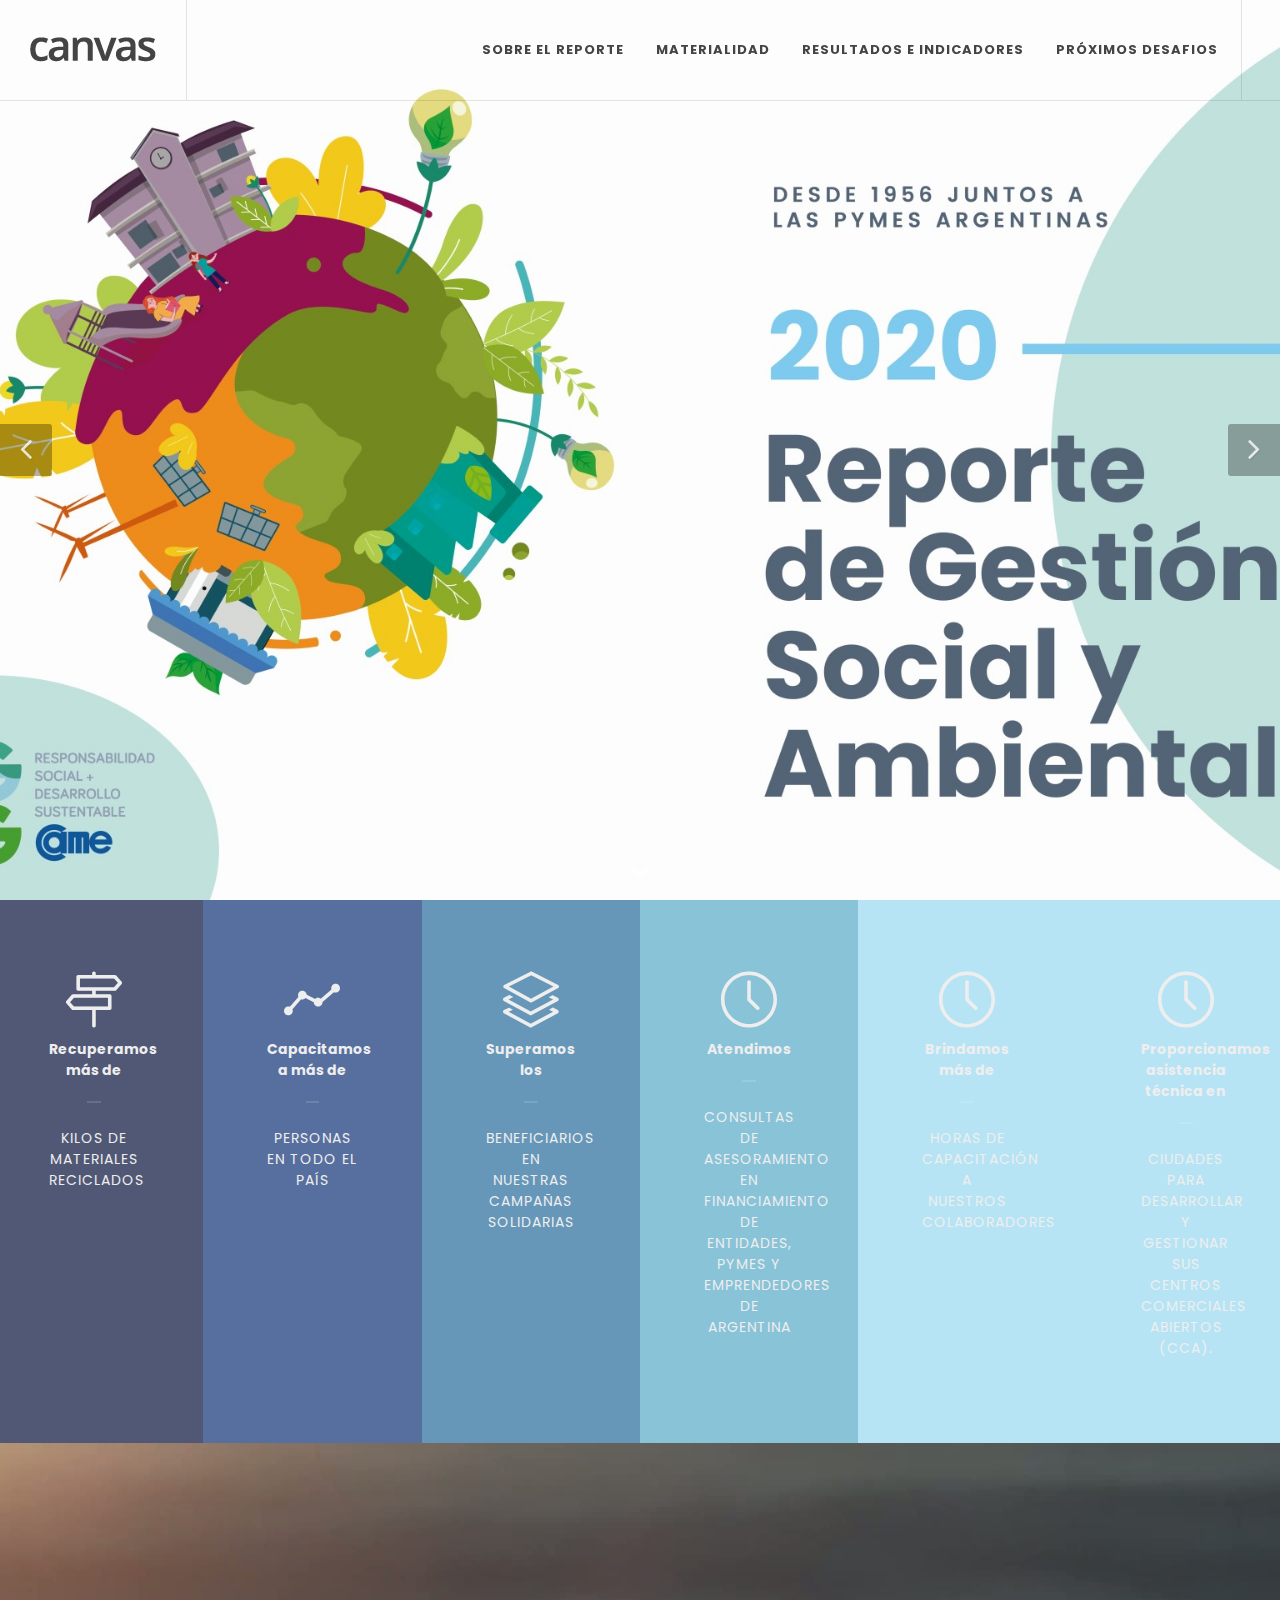
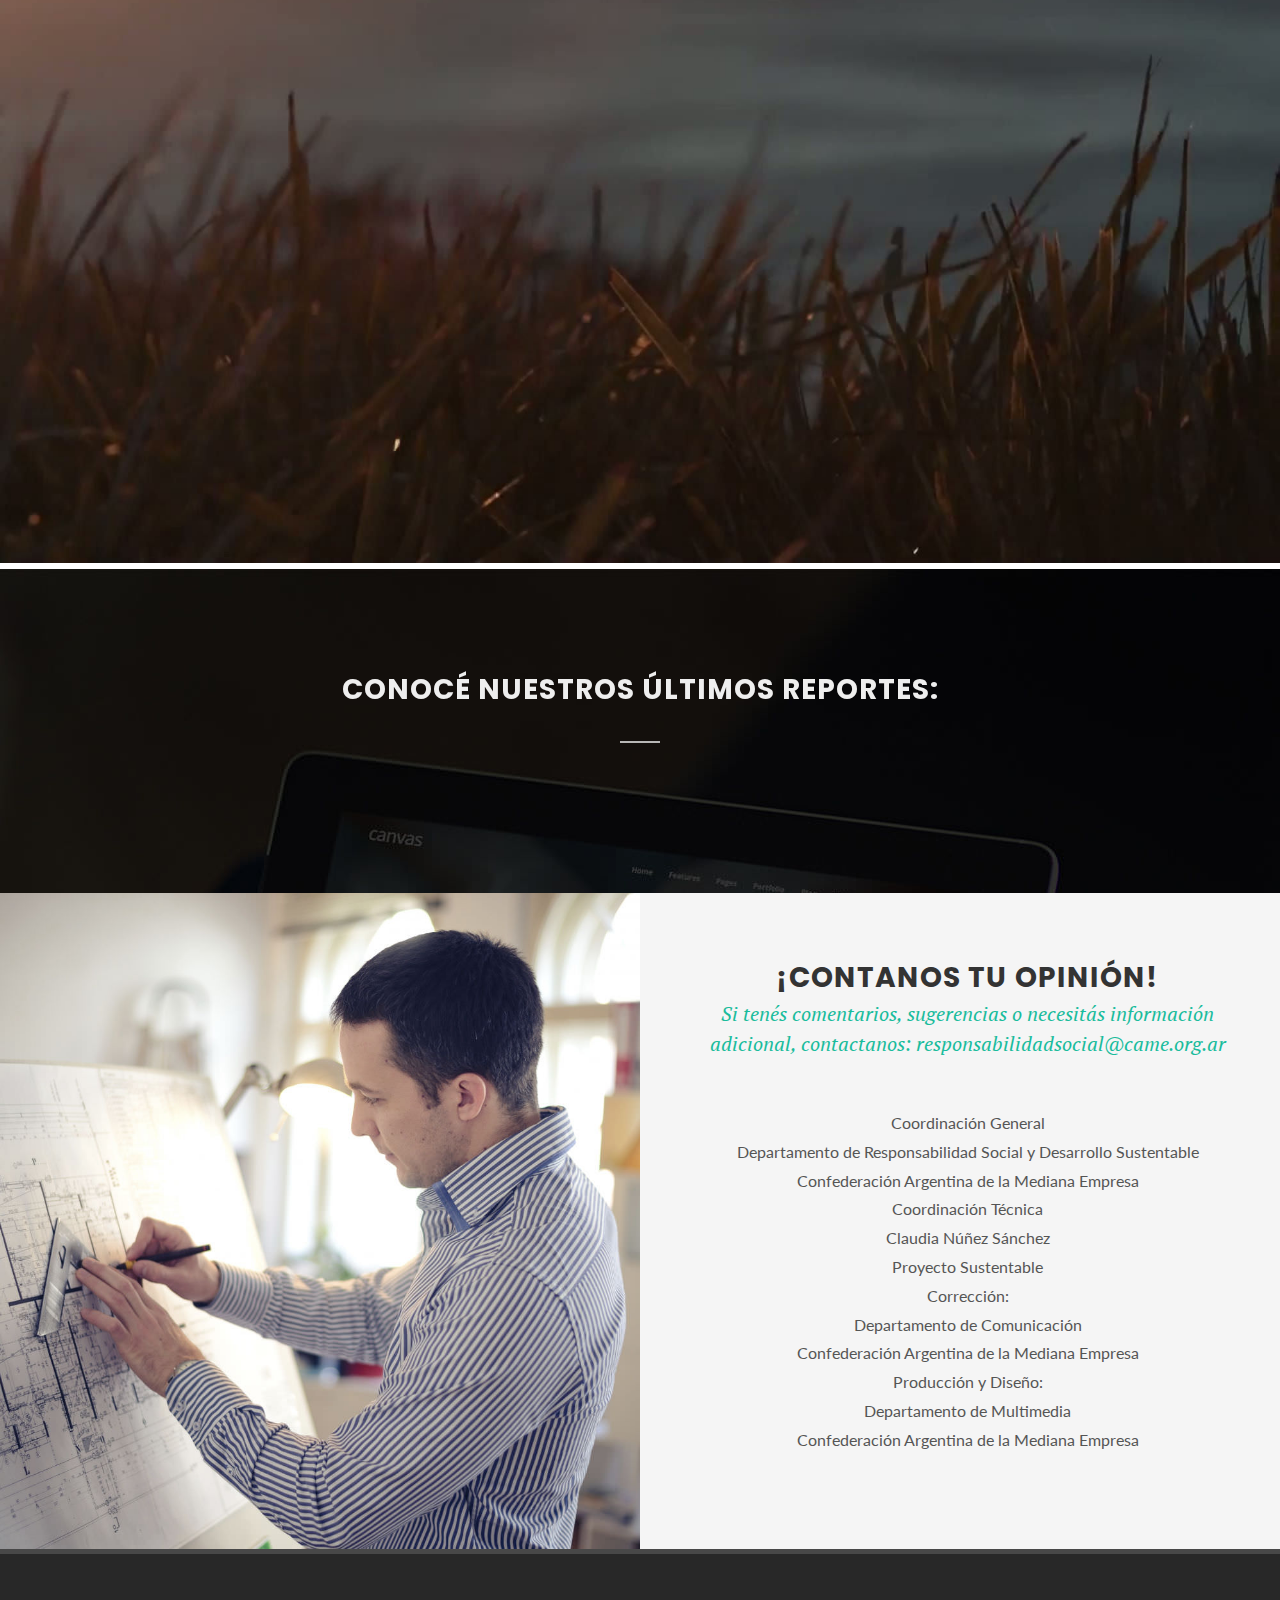
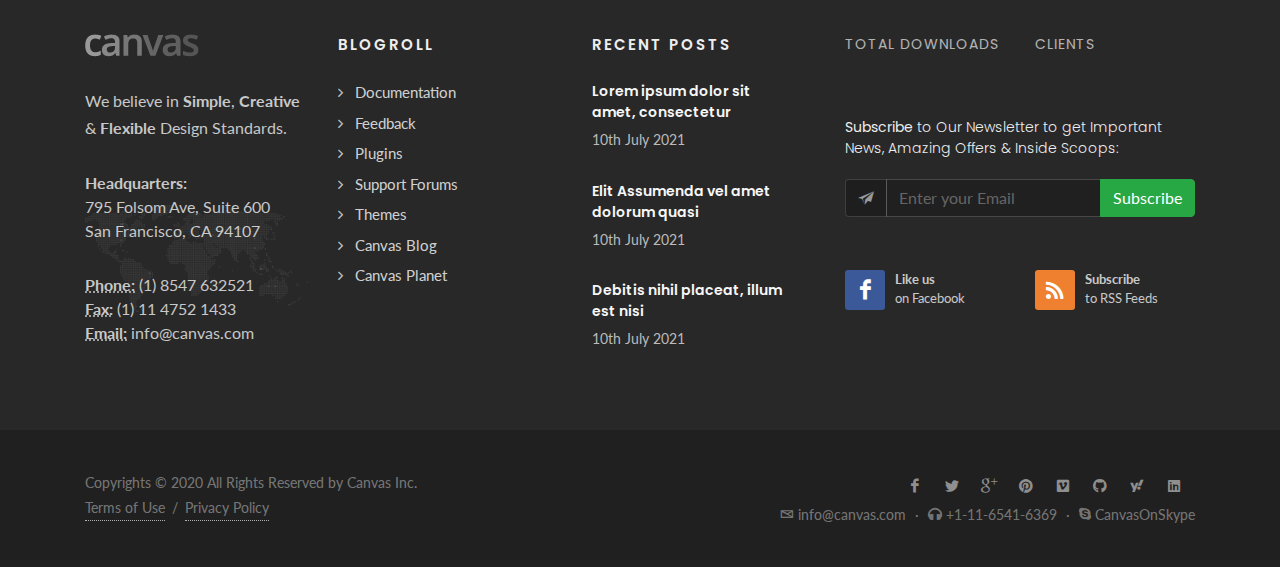
==== commit 7d1e4f58: "cambios" ====
--- a/index.html
+++ b/index.html
@@ -69,29 +69,29 @@
 
 							<ul class="menu-container">
 								<li class="menu-item">
-									<a class="menu-link" href="index.html">
+									<a class="menu-link" href="sobre_el_reporte.html">
 										<div>Sobre el reporte</div>
 									</a>
 									<ul class="sub-menu-container">
 										<li class="menu-item">
-											<a class="menu-link" href="intro.html#section-niche">
+											<a class="menu-link" href="sobre_el_reporte.html#carta-presidente">
 												<div>Carta del Presidente de CAME</div>
 											</a>
 										</li>
 										<li class="menu-item">
-											<a class="menu-link" href="intro.html#section-onepage">
+											<a class="menu-link" href="sobre_el_reporte.html#marco-general">
 												<div>Marco general</div>
 											</a>
 										</li>
 										<li class="menu-item">
-											<a class="menu-link" href="index-corporate.html">
+											<a class="menu-link" href="sobre_el_reporte.html#nuestros-compromisos">
 												<div>Nuestros compromisos</div>
 											</a>
 										</li>
 									</ul>
 								</li>
 								<li class="menu-item">
-									<a class="menu-link" href="#">
+									<a class="menu-link" href="materialidad.html">
 										<div>Materialidad</div>
 									</a>
 								</li>
@@ -412,6 +412,14 @@
 							data-speed="3000"></span></div>
 					<h5>horas de capacitación a nuestros colaboradores</h5>
 				</div>
+				
+				<div class="col-lg-2 col-md-4 dark center col-padding" style="background-color: #b6e4f5;">
+					<i class="i-plain i-xlarge mx-auto icon-line2-clock"></i>
+					<h5>Proporcionamos asistencia técnica en</h5>
+					<div class="counter counter-lined"><span data-from="1" data-to="69" data-refresh-interval="50"
+							data-speed="3000"></span></div>
+					<h5>ciudades para desarrollar y gestionar sus Centros Comerciales Abiertos (CCA).</h5>
+				</div>
 			</div>
 
 			<div class="row m-0 p-0">
@@ -458,166 +466,8 @@
 
 			</div>
 
-			<div class="container">
-				<div class="row align-items-center">
-
-					<div class="col-lg-5">
-						<div class="heading-block">
-							<h1>Welcome to Canvas.<br>MultiPurpose Template.</h1>
-						</div>
-						<p class="lead">Create a website that you are gonna be proud of. Be it Business, Portfolio,
-							Agency, Photography, eCommerce &amp; much more.</p>
-					</div>
-
-					<div class="col-lg-7 align-self-end">
-
-						<div class="position-relative overflow-hidden">
-							<img src="images/services/main-fbrowser.png" data-animate="fadeInUp" data-delay="100"
-								alt="Chrome">
-							<img src="images/services/main-fmobile.png"
-								style="top: 0; left: 0; min-width: 100%; min-height: 100%;" data-animate="fadeInUp"
-								data-delay="400" alt="iPhone" class="position-absolute">
-						</div>
-
-					</div>
-
-				</div>
-			</div>
-
-			<div class="section my-0">
-				<div class="container">
-
-					<div class="row mt-4 col-mb-50">
-
-						<div class="col-lg-4">
-							<i class="i-plain color i-large icon-line2-screen-desktop inline-block"
-								style="margin-bottom: 15px;"></i>
-							<div class="heading-block border-bottom-0" style="margin-bottom: 15px;">
-								<span class="before-heading">Scalable on Devices.</span>
-								<h4>Responsive &amp; Retina</h4>
-							</div>
-							<p>Employment respond committed meaningful fight against oppression social challenges rural
-								legal aid governance. Meaningful work, implementation, process cooperation, campaign
-								inspire.</p>
-						</div>
-
-						<div class="col-lg-4">
-							<i class="i-plain color i-large icon-line2-energy inline-block"
-								style="margin-bottom: 15px;"></i>
-							<div class="heading-block border-bottom-0" style="margin-bottom: 15px;">
-								<span class="before-heading">Smartly Coded &amp; Maintained.</span>
-								<h4>Powerful Performance</h4>
-							</div>
-							<p>Medecins du Monde Jane Addams reduce child mortality challenges Ford Foundation.
-								Diversification shifting landscape advocate pathway to a better life rights
-								international. Assessment.</p>
-						</div>
-
-						<div class="col-lg-4">
-							<i class="i-plain color i-large icon-line2-equalizer inline-block"
-								style="margin-bottom: 15px;"></i>
-							<div class="heading-block border-bottom-0" style="margin-bottom: 15px;">
-								<span class="before-heading">Flexible &amp; Customizable.</span>
-								<h4>Truly Multi-Purpose</h4>
-							</div>
-							<p>Democracy inspire breakthroughs, Rosa Parks; inspiration raise awareness natural
-								resources. Governance impact; transformative donation philanthropy, respect
-								reproductive.</p>
-						</div>
-
-					</div>
-
-				</div>
-			</div>
-
-			<div class="container clearfix">
-
-				<div class="heading-block topmargin-lg center">
-					<h2>Even more Feature Rich</h2>
-					<span class="mx-auto">Philanthropy convener livelihoods, initiative end hunger gender rights local.
-						John Lennon storytelling; advocate, altruism impact catalyst.</span>
-				</div>
-
-				<div class="row col-mb-50 mb-4">
-					<div class="col-lg-4 col-md-6">
-
-						<div class="feature-box flex-md-row-reverse text-md-right" data-animate="fadeIn">
-							<div class="fbox-icon">
-								<a href="#"><i class="icon-line-heart"></i></a>
-							</div>
-							<div class="fbox-content">
-								<h3>Boxed &amp; Wide Layouts</h3>
-								<p>Stretch your Website to the Full Width or make it boxed to surprise your visitors.
-								</p>
-							</div>
-						</div>
-
-						<div class="feature-box flex-md-row-reverse text-md-right mt-5" data-animate="fadeIn"
-							data-delay="200">
-							<div class="fbox-icon">
-								<a href="#"><i class="icon-line-paper"></i></a>
-							</div>
-							<div class="fbox-content">
-								<h3>Extensive Documentation</h3>
-								<p>We have covered each &amp; everything in our Docs including Videos &amp; Screenshots.
-								</p>
-							</div>
-						</div>
-
-						<div class="feature-box flex-md-row-reverse text-md-right mt-5" data-animate="fadeIn"
-							data-delay="400">
-							<div class="fbox-icon">
-								<a href="#"><i class="icon-line-layers"></i></a>
-							</div>
-							<div class="fbox-content">
-								<h3>Parallax Support</h3>
-								<p>Display your Content attractively using Parallax Sections with HTML5 Videos.</p>
-							</div>
-						</div>
-
-					</div>
-
-					<div class="col-lg-4 d-md-none d-lg-block text-center">
-						<img src="images/services/iphone7.png" alt="iphone 2">
-					</div>
-
-					<div class="col-lg-4 col-md-6">
-
-						<div class="feature-box" data-animate="fadeIn">
-							<div class="fbox-icon">
-								<a href="#"><i class="icon-line-power"></i></a>
-							</div>
-							<div class="fbox-content">
-								<h3>HTML5 Video</h3>
-								<p>Canvas provides support for Native HTML5 Videos that can be added to a Background.
-								</p>
-							</div>
-						</div>
-
-						<div class="feature-box mt-5" data-animate="fadeIn" data-delay="200">
-							<div class="fbox-icon">
-								<a href="#"><i class="icon-line-check"></i></a>
-							</div>
-							<div class="fbox-content">
-								<h3>Endless Possibilities</h3>
-								<p>Complete control on each &amp; every element that provides endless customization.</p>
-							</div>
-						</div>
-
-						<div class="feature-box mt-5" data-animate="fadeIn" data-delay="400">
-							<div class="fbox-icon">
-								<a href="#"><i class="icon-bulb"></i></a>
-							</div>
-							<div class="fbox-content">
-								<h3>Light &amp; Dark Color Schemes</h3>
-								<p>Change your Website's Primary Scheme instantly by simply adding the dark class.</p>
-							</div>
-						</div>
-
-					</div>
-				</div>
-
-			</div>
+
+			
 
 			<div class="row clearfix align-items-stretch">
 
@@ -627,704 +477,46 @@
 
 				<div class="col-lg-6 center col-padding" style="background-color: #F5F5F5;">
 					<div class="heading-block border-bottom-0">
-						<span class="before-heading color">Easily Understandable &amp; Customizable.</span>
-						<h3>Walkthrough Videos &amp; Demos</h3>
-					</div>
-
-					<div class="center bottommargin">
-						<a class="d-block position-relative" href="https://vimeo.com/101373765" data-lightbox="iframe">
-							<img src="images/services/video.jpg" alt="Video">
-							<div class="bg-overlay">
-								<div class="bg-overlay-content dark">
-									<span class="overlay-trigger-icon size-lg op-ts op-07 bg-light text-dark"
-										data-hover-animate="op-1" data-hover-animate-out="op-07"
-										data-hover-parent=".row"><i class="icon-line-play"></i></span>
-								</div>
-							</div>
-						</a>
-					</div>
-					<p class="lead mb-0">Democracy inspire breakthroughs, Rosa Parks; inspiration raise awareness
-						natural resources. Governance impact; transformative donation philanthropy, respect
-						reproductive.</p>
+						<h3>¡CONTANOS TU OPINIÓN!</h3>
+						<span class="before-heading color">Si tenés comentarios, sugerencias o necesitás información adicional, contactanos: 
+							<a href="mailto:responsabilidadsocial@came.org.ar">responsabilidadsocial@came.org.ar</a></span>
+						
+					</div>
+
+			
+					<p><bold>Coordinación General</bold></br>
+						Departamento de Responsabilidad Social y Desarrollo Sustentable</br>
+						Confederación Argentina de la Mediana Empresa</br>
+						
+						<bold>Coordinación Técnica</bold></br>
+						Claudia Núñez Sánchez</br>
+						Proyecto Sustentable</br>
+						
+						<bold>Corrección: </bold></br>
+						Departamento de Comunicación</br>
+						Confederación Argentina de la Mediana Empresa</br>
+						
+						<bold>Producción y Diseño: </bold></br>
+						Departamento de Multimedia</br>
+						Confederación Argentina de la Mediana Empresa</br>
+						</p>
 				</div>
 
 			</div>
 
 
 
-			<div class="container clearfix">
-
-				<div class="row col-mb-50">
-					<div class="col-sm-6 col-lg-4">
-						<div class="feature-box fbox-sm fbox-plain" data-animate="fadeIn">
-							<div class="fbox-icon">
-								<a href="#"><i class="icon-line-monitor"></i></a>
-							</div>
-							<div class="fbox-content">
-								<h3>Responsive Layout</h3>
-								<p>Powerful Layout with Responsive functionality that can be adapted to any screen size.
-								</p>
-							</div>
-						</div>
-					</div>
-
-					<div class="col-sm-6 col-lg-4">
-						<div class="feature-box fbox-sm fbox-plain" data-animate="fadeIn" data-delay="200">
-							<div class="fbox-icon">
-								<a href="#"><i class="icon-line-eye"></i></a>
-							</div>
-							<div class="fbox-content">
-								<h3>Retina Ready Graphics</h3>
-								<p>Looks beautiful &amp; ultra-sharp on Retina Displays with Retina Icons, Fonts &amp;
-									Images.</p>
-							</div>
-						</div>
-					</div>
-
-					<div class="col-sm-6 col-lg-4">
-						<div class="feature-box fbox-sm fbox-plain" data-animate="fadeIn" data-delay="400">
-							<div class="fbox-icon">
-								<a href="#"><i class="icon-line-star"></i></a>
-							</div>
-							<div class="fbox-content">
-								<h3>Powerful Performance</h3>
-								<p>Optimized code that are completely customizable and deliver unmatched fast
-									performance.</p>
-							</div>
-						</div>
-					</div>
-
-					<div class="col-sm-6 col-lg-4">
-						<div class="feature-box fbox-sm fbox-plain" data-animate="fadeIn" data-delay="600">
-							<div class="fbox-icon">
-								<a href="#"><i class="icon-line-play"></i></a>
-							</div>
-							<div class="fbox-content">
-								<h3>HTML5 Video</h3>
-								<p>Canvas provides support for Native HTML5 Videos that can be added to a Full Width
-									Background.</p>
-							</div>
-						</div>
-					</div>
-
-					<div class="col-sm-6 col-lg-4">
-						<div class="feature-box fbox-sm fbox-plain" data-animate="fadeIn" data-delay="800">
-							<div class="fbox-icon">
-								<a href="#"><i class="icon-params"></i></a>
-							</div>
-							<div class="fbox-content">
-								<h3>Parallax Support</h3>
-								<p>Display your Content attractively using Parallax Sections that have unlimited
-									customizable areas.</p>
-							</div>
-						</div>
-					</div>
-
-					<div class="col-sm-6 col-lg-4">
-						<div class="feature-box fbox-sm fbox-plain" data-animate="fadeIn" data-delay="1000">
-							<div class="fbox-icon">
-								<a href="#"><i class="icon-line-circle-check"></i></a>
-							</div>
-							<div class="fbox-content">
-								<h3>Endless Possibilities</h3>
-								<p>Complete control on each &amp; every element that provides endless customization
-									possibilities.</p>
-							</div>
-						</div>
-					</div>
-
-					<div class="col-sm-6 col-lg-4">
-						<div class="feature-box fbox-sm fbox-plain" data-animate="fadeIn" data-delay="600">
-							<div class="fbox-icon">
-								<a href="#"><i class="icon-bulb"></i></a>
-							</div>
-							<div class="fbox-content">
-								<h3>Light &amp; Dark Color Schemes</h3>
-								<p>Change your Website's Primary Scheme instantly by simply adding the dark class to the
-									body.</p>
-							</div>
-						</div>
-					</div>
-
-					<div class="col-sm-6 col-lg-4">
-						<div class="feature-box fbox-sm fbox-plain" data-animate="fadeIn" data-delay="800">
-							<div class="fbox-icon">
-								<a href="#"><i class="icon-heart2"></i></a>
-							</div>
-							<div class="fbox-content">
-								<h3>Boxed &amp; Wide Layouts</h3>
-								<p>Stretch your Website to the Full Width or make it boxed to surprise your visitors.
-								</p>
-							</div>
-						</div>
-					</div>
-
-					<div class="col-sm-6 col-lg-4">
-						<div class="feature-box fbox-sm fbox-plain" data-animate="fadeIn" data-delay="1000">
-							<div class="fbox-icon">
-								<a href="#"><i class="icon-note"></i></a>
-							</div>
-							<div class="fbox-content">
-								<h3>Extensive Documentation</h3>
-								<p>We have covered each &amp; everything in our Documentation including Videos &amp;
-									Screenshots.</p>
-							</div>
-						</div>
-					</div>
-				</div>
-
-			</div>
-
-			<div class="section topmargin mb-0 border-bottom-0">
-				<div class="container clearfix">
-					<div class="heading-block center m-0">
-						<h3>Our Latest Works</h3>
-					</div>
-				</div>
-			</div>
-
-			<div id="portfolio" class="portfolio row no-gutters portfolio-reveal grid-container">
-
-				<article class="portfolio-item col-6 col-md-4 col-lg-3 pf-media pf-icons">
-					<div class="grid-inner">
-						<div class="portfolio-image">
-							<a href="portfolio-single.html">
-								<img src="images/portfolio/4/1.jpg" alt="Open Imagination">
-							</a>
-							<div class="bg-overlay">
-								<div class="bg-overlay-content dark" data-hover-animate="fadeIn"
-									data-hover-parent=".portfolio-item">
-									<a href="images/portfolio/full/1.jpg"
-										class="overlay-trigger-icon bg-light text-dark"
-										data-hover-animate="fadeInDownSmall" data-hover-animate-out="fadeOutUpSmall"
-										data-hover-speed="350" data-hover-parent=".portfolio-item" data-lightbox="image"
-										title="Image"><i class="icon-line-plus"></i></a>
-									<a href="portfolio-single.html" class="overlay-trigger-icon bg-light text-dark"
-										data-hover-animate="fadeInDownSmall" data-hover-animate-out="fadeOutUpSmall"
-										data-hover-speed="350" data-hover-parent=".portfolio-item"><i
-											class="icon-line-ellipsis"></i></a>
-								</div>
-								<div class="bg-overlay-bg dark" data-hover-animate="fadeIn"
-									data-hover-parent=".portfolio-item"></div>
-							</div>
-						</div>
-						<div class="portfolio-desc">
-							<h3><a href="portfolio-single.html">Open Imagination</a></h3>
-							<span><a href="#">Media</a>, <a href="#">Icons</a></span>
-						</div>
-					</div>
-				</article>
-
-				<article class="portfolio-item col-6 col-md-4 col-lg-3 pf-illustrations">
-					<div class="grid-inner">
-						<div class="portfolio-image">
-							<a href="portfolio-single.html">
-								<img src="images/portfolio/4/2.jpg" alt="Locked Steel Gate">
-							</a>
-							<div class="bg-overlay">
-								<div class="bg-overlay-content dark" data-hover-animate="fadeIn"
-									data-hover-parent=".portfolio-item">
-									<a href="images/portfolio/full/2.jpg"
-										class="overlay-trigger-icon bg-light text-dark"
-										data-hover-animate="fadeInDownSmall" data-hover-animate-out="fadeOutUpSmall"
-										data-hover-speed="350" data-hover-parent=".portfolio-item" data-lightbox="image"
-										title="Image"><i class="icon-line-plus"></i></a>
-									<a href="portfolio-single.html" class="overlay-trigger-icon bg-light text-dark"
-										data-hover-animate="fadeInDownSmall" data-hover-animate-out="fadeOutUpSmall"
-										data-hover-speed="350" data-hover-parent=".portfolio-item"><i
-											class="icon-line-ellipsis"></i></a>
-								</div>
-								<div class="bg-overlay-bg dark" data-hover-animate="fadeIn"
-									data-hover-parent=".portfolio-item"></div>
-							</div>
-						</div>
-						<div class="portfolio-desc">
-							<h3><a href="portfolio-single.html">Locked Steel Gate</a></h3>
-							<span><a href="#">Illustrations</a></span>
-						</div>
-					</div>
-				</article>
-
-				<article class="portfolio-item col-6 col-md-4 col-lg-3 pf-graphics pf-uielements">
-					<div class="grid-inner">
-						<div class="portfolio-image">
-							<a href="#">
-								<img src="images/portfolio/4/3.jpg" alt="Mac Sunglasses">
-							</a>
-							<div class="bg-overlay">
-								<div class="bg-overlay-content dark" data-hover-animate="fadeIn"
-									data-hover-parent=".portfolio-item">
-									<a href="https://vimeo.com/89396394" class="overlay-trigger-icon bg-light text-dark"
-										data-hover-animate="fadeInDownSmall" data-hover-animate-out="fadeOutUpSmall"
-										data-hover-speed="350" data-hover-parent=".portfolio-item"
-										data-lightbox="iframe"><i class="icon-line-play"></i></a>
-									<a href="portfolio-single.html" class="overlay-trigger-icon bg-light text-dark"
-										data-hover-animate="fadeInDownSmall" data-hover-animate-out="fadeOutUpSmall"
-										data-hover-speed="350" data-hover-parent=".portfolio-item"><i
-											class="icon-line-ellipsis"></i></a>
-								</div>
-								<div class="bg-overlay-bg dark" data-hover-animate="fadeIn"
-									data-hover-parent=".portfolio-item"></div>
-							</div>
-						</div>
-						<div class="portfolio-desc">
-							<h3><a href="portfolio-single-video.html">Mac Sunglasses</a></h3>
-							<span><a href="#">Graphics</a>, <a href="#">UI Elements</a></span>
-						</div>
-					</div>
-				</article>
-
-				<article class="portfolio-item col-6 col-md-4 col-lg-3 pf-icons pf-illustrations">
-					<div class="grid-inner">
-						<div class="portfolio-image">
-							<a href="portfolio-single.html">
-								<img src="images/portfolio/4/4.jpg" alt="Open Imagination">
-							</a>
-							<div class="bg-overlay" data-lightbox="gallery">
-								<div class="bg-overlay-content dark" data-hover-animate="fadeIn"
-									data-hover-parent=".portfolio-item">
-									<a href="images/portfolio/full/4.jpg"
-										class="overlay-trigger-icon bg-light text-dark"
-										data-hover-animate="fadeInDownSmall" data-hover-animate-out="fadeOutUpSmall"
-										data-hover-speed="350" data-hover-parent=".portfolio-item"
-										data-lightbox="gallery-item"><i class="icon-line-stack-2"></i></a>
-									<a href="images/portfolio/full/4-1.jpg" class="d-none"
-										data-lightbox="gallery-item"></a>
-									<a href="portfolio-single.html" class="overlay-trigger-icon bg-light text-dark"
-										data-hover-animate="fadeInDownSmall" data-hover-animate-out="fadeOutUpSmall"
-										data-hover-speed="350" data-hover-parent=".portfolio-item"><i
-											class="icon-line-ellipsis"></i></a>
-								</div>
-								<div class="bg-overlay-bg dark" data-hover-animate="fadeIn"
-									data-hover-parent=".portfolio-item"></div>
-							</div>
-						</div>
-						<div class="portfolio-desc">
-							<h3><a href="portfolio-single-gallery.html">Morning Dew</a></h3>
-							<span><a href="#">Icons</a>, <a href="#">Illustrations</a></span>
-						</div>
-					</div>
-				</article>
-
-				<article class="portfolio-item col-6 col-md-4 col-lg-3 pf-uielements pf-media">
-					<div class="grid-inner">
-						<div class="portfolio-image">
-							<a href="portfolio-single.html">
-								<img src="images/portfolio/4/5.jpg" alt="Console Activity">
-							</a>
-							<div class="bg-overlay">
-								<div class="bg-overlay-content dark" data-hover-animate="fadeIn"
-									data-hover-parent=".portfolio-item">
-									<a href="images/portfolio/full/5.jpg"
-										class="overlay-trigger-icon bg-light text-dark"
-										data-hover-animate="fadeInDownSmall" data-hover-animate-out="fadeOutUpSmall"
-										data-hover-speed="350" data-hover-parent=".portfolio-item" data-lightbox="image"
-										title="Image"><i class="icon-line-plus"></i></a>
-									<a href="portfolio-single.html" class="overlay-trigger-icon bg-light text-dark"
-										data-hover-animate="fadeInDownSmall" data-hover-animate-out="fadeOutUpSmall"
-										data-hover-speed="350" data-hover-parent=".portfolio-item"><i
-											class="icon-line-ellipsis"></i></a>
-								</div>
-								<div class="bg-overlay-bg dark" data-hover-animate="fadeIn"
-									data-hover-parent=".portfolio-item"></div>
-							</div>
-						</div>
-						<div class="portfolio-desc">
-							<h3><a href="portfolio-single.html">Console Activity</a></h3>
-							<span><a href="#">UI Elements</a>, <a href="#">Media</a></span>
-						</div>
-					</div>
-				</article>
-
-				<article class="portfolio-item col-6 col-md-4 col-lg-3 pf-graphics pf-illustrations">
-					<div class="grid-inner">
-						<div class="portfolio-image">
-							<a href="portfolio-single.html">
-								<img src="images/portfolio/4/6.jpg" alt="Open Imagination">
-							</a>
-							<div class="bg-overlay" data-lightbox="gallery">
-								<div class="bg-overlay-content dark" data-hover-animate="fadeIn"
-									data-hover-parent=".portfolio-item">
-									<a href="images/portfolio/full/6.jpg"
-										class="overlay-trigger-icon bg-light text-dark"
-										data-hover-animate="fadeInDownSmall" data-hover-animate-out="fadeOutUpSmall"
-										data-hover-speed="350" data-hover-parent=".portfolio-item"
-										data-lightbox="gallery-item"><i class="icon-line-stack-2"></i></a>
-									<a href="images/portfolio/full/6-1.jpg" class="d-none"
-										data-lightbox="gallery-item"></a>
-									<a href="images/portfolio/full/6-2.jpg" class="d-none"
-										data-lightbox="gallery-item"></a>
-									<a href="images/portfolio/full/6-3.jpg" class="d-none"
-										data-lightbox="gallery-item"></a>
-									<a href="portfolio-single-gallery.html"
-										class="overlay-trigger-icon bg-light text-dark"
-										data-hover-animate="fadeInDownSmall" data-hover-animate-out="fadeOutUpSmall"
-										data-hover-speed="350" data-hover-parent=".portfolio-item"><i
-											class="icon-line-ellipsis"></i></a>
-								</div>
-								<div class="bg-overlay-bg dark" data-hover-animate="fadeIn"
-									data-hover-parent=".portfolio-item"></div>
-							</div>
-						</div>
-						<div class="portfolio-desc">
-							<h3><a href="portfolio-single-gallery.html">Shake It!</a></h3>
-							<span><a href="#">Illustrations</a>, <a href="#">Graphics</a></span>
-						</div>
-					</div>
-				</article>
-
-				<article class="portfolio-item col-6 col-md-4 col-lg-3 pf-uielements pf-icons">
-					<div class="grid-inner">
-						<div class="portfolio-image">
-							<a href="portfolio-single-video.html">
-								<img src="images/portfolio/4/7.jpg" alt="Backpack Contents">
-							</a>
-							<div class="bg-overlay">
-								<div class="bg-overlay-content dark" data-hover-animate="fadeIn"
-									data-hover-parent=".portfolio-item">
-									<a href="https://www.youtube.com/watch?v=kuceVNBTJio"
-										class="overlay-trigger-icon bg-light text-dark"
-										data-hover-animate="fadeInDownSmall" data-hover-animate-out="fadeOutUpSmall"
-										data-hover-speed="350" data-hover-parent=".portfolio-item"
-										data-lightbox="iframe"><i class="icon-line-play"></i></a>
-									<a href="portfolio-single.html" class="overlay-trigger-icon bg-light text-dark"
-										data-hover-animate="fadeInDownSmall" data-hover-animate-out="fadeOutUpSmall"
-										data-hover-speed="350" data-hover-parent=".portfolio-item"><i
-											class="icon-line-ellipsis"></i></a>
-								</div>
-								<div class="bg-overlay-bg dark" data-hover-animate="fadeIn"
-									data-hover-parent=".portfolio-item"></div>
-							</div>
-						</div>
-						<div class="portfolio-desc">
-							<h3><a href="portfolio-single-video.html">Backpack Contents</a></h3>
-							<span><a href="#">UI Elements</a>, <a href="#">Icons</a></span>
-						</div>
-					</div>
-				</article>
-
-				<article class="portfolio-item col-6 col-md-4 col-lg-3 pf-graphics">
-					<div class="grid-inner">
-						<div class="portfolio-image">
-							<a href="portfolio-single.html">
-								<img src="images/portfolio/4/8.jpg" alt="Sunset Bulb Glow">
-							</a>
-							<div class="bg-overlay">
-								<div class="bg-overlay-content dark" data-hover-animate="fadeIn"
-									data-hover-parent=".portfolio-item">
-									<a href="images/portfolio/full/8.jpg"
-										class="overlay-trigger-icon bg-light text-dark"
-										data-hover-animate="fadeInDownSmall" data-hover-animate-out="fadeOutUpSmall"
-										data-hover-speed="350" data-hover-parent=".portfolio-item" data-lightbox="image"
-										title="Image"><i class="icon-line-plus"></i></a>
-									<a href="portfolio-single.html" class="overlay-trigger-icon bg-light text-dark"
-										data-hover-animate="fadeInDownSmall" data-hover-animate-out="fadeOutUpSmall"
-										data-hover-speed="350" data-hover-parent=".portfolio-item"><i
-											class="icon-line-ellipsis"></i></a>
-								</div>
-								<div class="bg-overlay-bg dark" data-hover-animate="fadeIn"
-									data-hover-parent=".portfolio-item"></div>
-							</div>
-						</div>
-						<div class="portfolio-desc">
-							<h3><a href="portfolio-single.html">Sunset Bulb Glow</a></h3>
-							<span><a href="#">Graphics</a></span>
-						</div>
-					</div>
-				</article>
-
-			</div>
-
-			<a href="portfolio.html" class="button button-full button-dark center text-right bottommargin-lg">
-				<div class="container clearfix">
-					More than 100+ predefined Portfolio Grid Layouts. <strong>See More</strong> <i
-						class="icon-caret-right" style="top:4px;"></i>
-				</div>
-			</a>
-
-			<div class="container clearfix">
-
-				<div class="row align-items-center col-mb-50">
-					<div class="col-md-4 center">
-						<img data-animate="fadeInLeft" src="images/services/iphone6.png" alt="Iphone">
-					</div>
-
-					<div class="col-md-8 text-center text-md-left">
-						<div class="heading-block border-bottom-0">
-							<h3>Optimized for Mobile &amp; Touch Enabled Devices.</h3>
-						</div>
-
-						<p>Lorem ipsum dolor sit amet, consectetur adipisicing elit. Vero quod consequuntur quibusdam,
-							enim expedita sed quia nesciunt incidunt accusamus necessitatibus modi adipisci officia
-							libero accusantium esse hic, obcaecati, ullam, laboriosam!</p>
-
-						<p>Lorem ipsum dolor sit amet, consectetur adipisicing elit. Corrupti vero, animi suscipit id
-							facere officia. Aspernatur, quo, quos nisi dolorum aperiam fugiat deserunt velit rerum
-							laudantium cum magnam.</p>
-
-						<a href="#"
-							class="button button-border button-dark button-rounded button-large ml-0 topmargin-sm">Learn
-							more</a>
-					</div>
-				</div>
-
-			</div>
-
-
-
-			<div class="section mt-0 border-top-0">
-				<div class="container clearfix">
-					<div class="heading-block center m-0">
-						<h3>Latest from the Blog</h3>
-					</div>
-				</div>
-			</div>
-
-			<div class="container">
-				<div class="row posts-md col-mb-30">
-
-					<div class="col-lg-3 col-md-6">
-						<div class="entry">
-							<div class="entry-image">
-								<a href="#"><img src="images/magazine/thumb/1.jpg" alt="Image"></a>
-							</div>
-							<div class="entry-title title-xs nott">
-								<h3><a href="blog-single.html">Bloomberg smart cities; change-makers economic
-										security</a></h3>
-							</div>
-							<div class="entry-meta">
-								<ul>
-									<li><i class="icon-calendar3"></i> 13th Jun 2021</li>
-									<li><a href="blog-single.html#comments"><i class="icon-comments"></i> 53</a></li>
-								</ul>
-							</div>
-							<div class="entry-content">
-								<p>Prevention effect, advocate dialogue rural development lifting people up community
-									civil society. Catalyst, grantees leverage.</p>
-							</div>
-						</div>
-					</div>
-
-					<div class="col-lg-3 col-md-6">
-						<div class="entry">
-							<div class="entry-image">
-								<a href="#"><img src="images/magazine/thumb/2.jpg" alt="Image"></a>
-							</div>
-							<div class="entry-title title-xs nott">
-								<h3><a href="blog-single.html">Medicine new approaches communities, outcomes
-										partnership</a></h3>
-							</div>
-							<div class="entry-meta">
-								<ul>
-									<li><i class="icon-calendar3"></i> 24th Feb 2021</li>
-									<li><a href="blog-single.html#comments"><i class="icon-comments"></i> 17</a></li>
-								</ul>
-							</div>
-							<div class="entry-content">
-								<p>Cross-agency coordination clean water rural, promising development turmoil inclusive
-									education transformative community.</p>
-							</div>
-						</div>
-					</div>
-
-					<div class="col-lg-3 col-md-6">
-						<div class="entry">
-							<div class="entry-image">
-								<a href="#"><img src="images/magazine/thumb/3.jpg" alt="Image"></a>
-							</div>
-							<div class="entry-title title-xs nott">
-								<h3><a href="blog-single.html">Significant altruism planned giving insurmountable
-										challenges liberal</a></h3>
-							</div>
-							<div class="entry-meta">
-								<ul>
-									<li><i class="icon-calendar3"></i> 30th Dec 2021</li>
-									<li><a href="blog-single.html#comments"><i class="icon-comments"></i> 13</a></li>
-								</ul>
-							</div>
-							<div class="entry-content">
-								<p>Micro-finance; vaccines peaceful contribution citizens of change generosity. Measures
-									design thinking accelerate progress medical initiative.</p>
-							</div>
-						</div>
-					</div>
-
-					<div class="col-lg-3 col-md-6">
-						<div class="entry">
-							<div class="entry-image">
-								<a href="#"><img src="images/magazine/thumb/4.jpg" alt="Image"></a>
-							</div>
-							<div class="entry-title title-xs nott">
-								<h3><a href="blog-single.html">Compassion conflict resolution, progressive; tackle</a>
-								</h3>
-							</div>
-							<div class="entry-meta">
-								<ul>
-									<li><i class="icon-calendar3"></i> 15th Jan 2021</li>
-									<li><a href="blog-single.html#comments"><i class="icon-comments"></i> 54</a></li>
-								</ul>
-							</div>
-							<div class="entry-content">
-								<p>Community health workers best practices, effectiveness meaningful work The Elders
-									fairness. Our ambitions local solutions globalization.</p>
-							</div>
-						</div>
-					</div>
-
-				</div>
-			</div>
-
-			<div class="section">
-				<div class="container clearfix">
-
-					<div class="heading-block topmargin-sm center">
-						<h3>Meet Our Team</h3>
-					</div>
-
-					<div class="row">
-
-						<div class="col-lg-3 col-md-6 bottommargin">
-
-							<div class="team">
-								<div class="team-image">
-									<img src="images/team/3.jpg" alt="John Doe">
-								</div>
-								<div class="team-desc team-desc-bg">
-									<div class="team-title">
-										<h4>John Doe</h4><span>CEO</span>
-									</div>
-									<a href="#"
-										class="social-icon inline-block si-small si-light si-rounded si-facebook">
-										<i class="icon-facebook"></i>
-										<i class="icon-facebook"></i>
-									</a>
-									<a href="#"
-										class="social-icon inline-block si-small si-light si-rounded si-twitter">
-										<i class="icon-twitter"></i>
-										<i class="icon-twitter"></i>
-									</a>
-									<a href="#" class="social-icon inline-block si-small si-light si-rounded si-gplus">
-										<i class="icon-gplus"></i>
-										<i class="icon-gplus"></i>
-									</a>
-								</div>
-							</div>
-
-						</div>
-
-						<div class="col-lg-3 col-md-6 bottommargin">
-
-							<div class="team">
-								<div class="team-image">
-									<img src="images/team/2.jpg" alt="Josh Clark">
-								</div>
-								<div class="team-desc team-desc-bg">
-									<div class="team-title">
-										<h4>Josh Clark</h4><span>Co-Founder</span>
-									</div>
-									<a href="#"
-										class="social-icon inline-block si-small si-light si-rounded si-facebook">
-										<i class="icon-facebook"></i>
-										<i class="icon-facebook"></i>
-									</a>
-									<a href="#"
-										class="social-icon inline-block si-small si-light si-rounded si-twitter">
-										<i class="icon-twitter"></i>
-										<i class="icon-twitter"></i>
-									</a>
-									<a href="#" class="social-icon inline-block si-small si-light si-rounded si-gplus">
-										<i class="icon-gplus"></i>
-										<i class="icon-gplus"></i>
-									</a>
-								</div>
-							</div>
-
-						</div>
-
-						<div class="col-lg-3 col-md-6 bottommargin">
-
-							<div class="team">
-								<div class="team-image">
-									<img src="images/team/8.jpg" alt="Mary Jane">
-								</div>
-								<div class="team-desc team-desc-bg">
-									<div class="team-title">
-										<h4>Mary Jane</h4><span>Sales</span>
-									</div>
-									<a href="#"
-										class="social-icon inline-block si-small si-light si-rounded si-facebook">
-										<i class="icon-facebook"></i>
-										<i class="icon-facebook"></i>
-									</a>
-									<a href="#"
-										class="social-icon inline-block si-small si-light si-rounded si-twitter">
-										<i class="icon-twitter"></i>
-										<i class="icon-twitter"></i>
-									</a>
-									<a href="#" class="social-icon inline-block si-small si-light si-rounded si-gplus">
-										<i class="icon-gplus"></i>
-										<i class="icon-gplus"></i>
-									</a>
-								</div>
-							</div>
-
-						</div>
-
-						<div class="col-lg-3 col-md-6 bottommargin">
-
-							<div class="team">
-								<div class="team-image">
-									<img src="images/team/4.jpg" alt="Nix Maxwell">
-								</div>
-								<div class="team-desc team-desc-bg">
-									<div class="team-title">
-										<h4>Nix Maxwell</h4><span>Support</span>
-									</div>
-									<a href="#"
-										class="social-icon inline-block si-small si-light si-rounded si-facebook">
-										<i class="icon-facebook"></i>
-										<i class="icon-facebook"></i>
-									</a>
-									<a href="#"
-										class="social-icon inline-block si-small si-light si-rounded si-twitter">
-										<i class="icon-twitter"></i>
-										<i class="icon-twitter"></i>
-									</a>
-									<a href="#" class="social-icon inline-block si-small si-light si-rounded si-gplus">
-										<i class="icon-gplus"></i>
-										<i class="icon-gplus"></i>
-									</a>
-								</div>
-							</div>
-
-						</div>
-
-					</div>
-
-				</div>
-			</div>
-
-			<div class="container clearfix">
-
-				<div id="oc-clients" class="owl-carousel image-carousel carousel-widget" data-margin="60"
-					data-loop="true" data-nav="false" data-autoplay="5000" data-pagi="false" data-items-xs="2"
-					data-items-sm="3" data-items-md="4" data-items-lg="5" data-items-xl="6">
-
-					<div class="oc-item"><a href="#"><img src="images/clients/1.png" alt="Clients"></a></div>
-					<div class="oc-item"><a href="#"><img src="images/clients/2.png" alt="Clients"></a></div>
-					<div class="oc-item"><a href="#"><img src="images/clients/3.png" alt="Clients"></a></div>
-					<div class="oc-item"><a href="#"><img src="images/clients/4.png" alt="Clients"></a></div>
-					<div class="oc-item"><a href="#"><img src="images/clients/5.png" alt="Clients"></a></div>
-					<div class="oc-item"><a href="#"><img src="images/clients/6.png" alt="Clients"></a></div>
-					<div class="oc-item"><a href="#"><img src="images/clients/7.png" alt="Clients"></a></div>
-					<div class="oc-item"><a href="#"><img src="images/clients/8.png" alt="Clients"></a></div>
-					<div class="oc-item"><a href="#"><img src="images/clients/9.png" alt="Clients"></a></div>
-					<div class="oc-item"><a href="#"><img src="images/clients/10.png" alt="Clients"></a></div>
-
-				</div>
-
-
-			</div>
+			
+
+
+		
+
+
+
+
+		
+
+		
 		</div>
 	</section><!-- #content end -->
 
